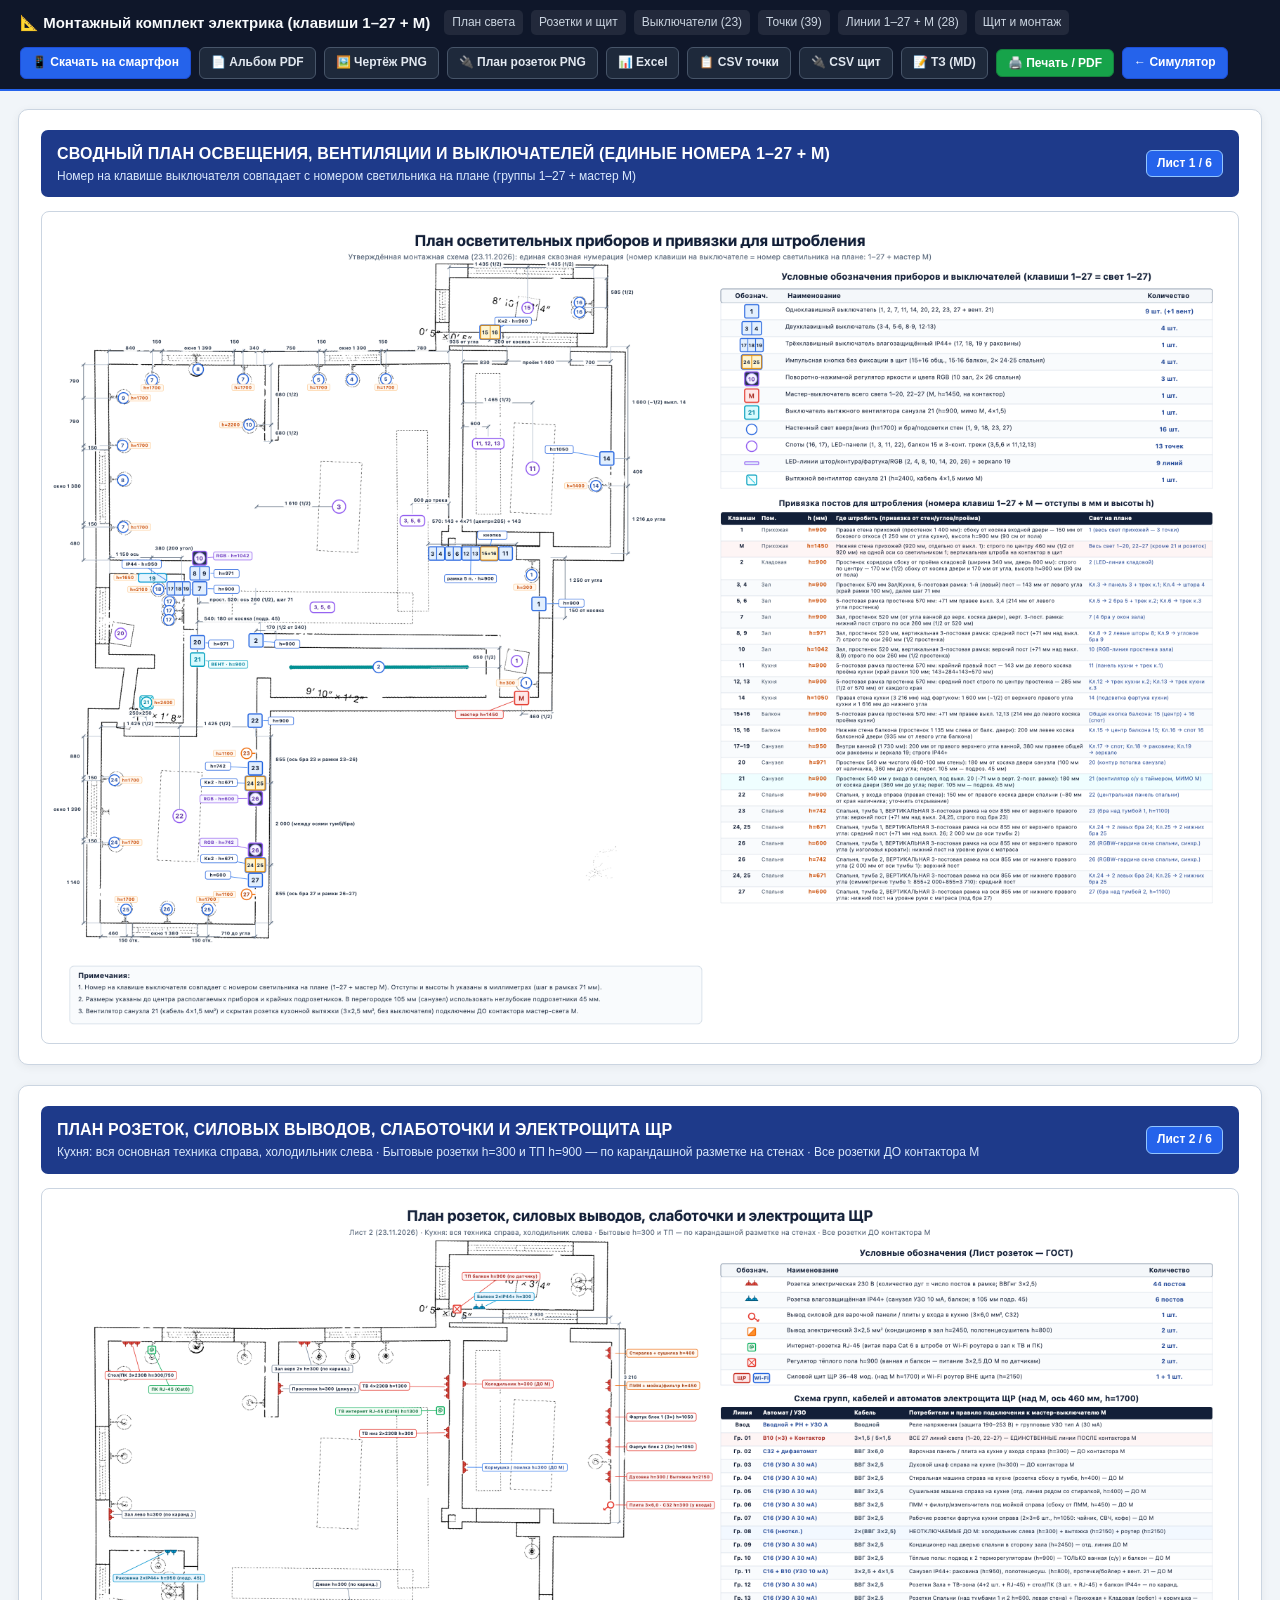
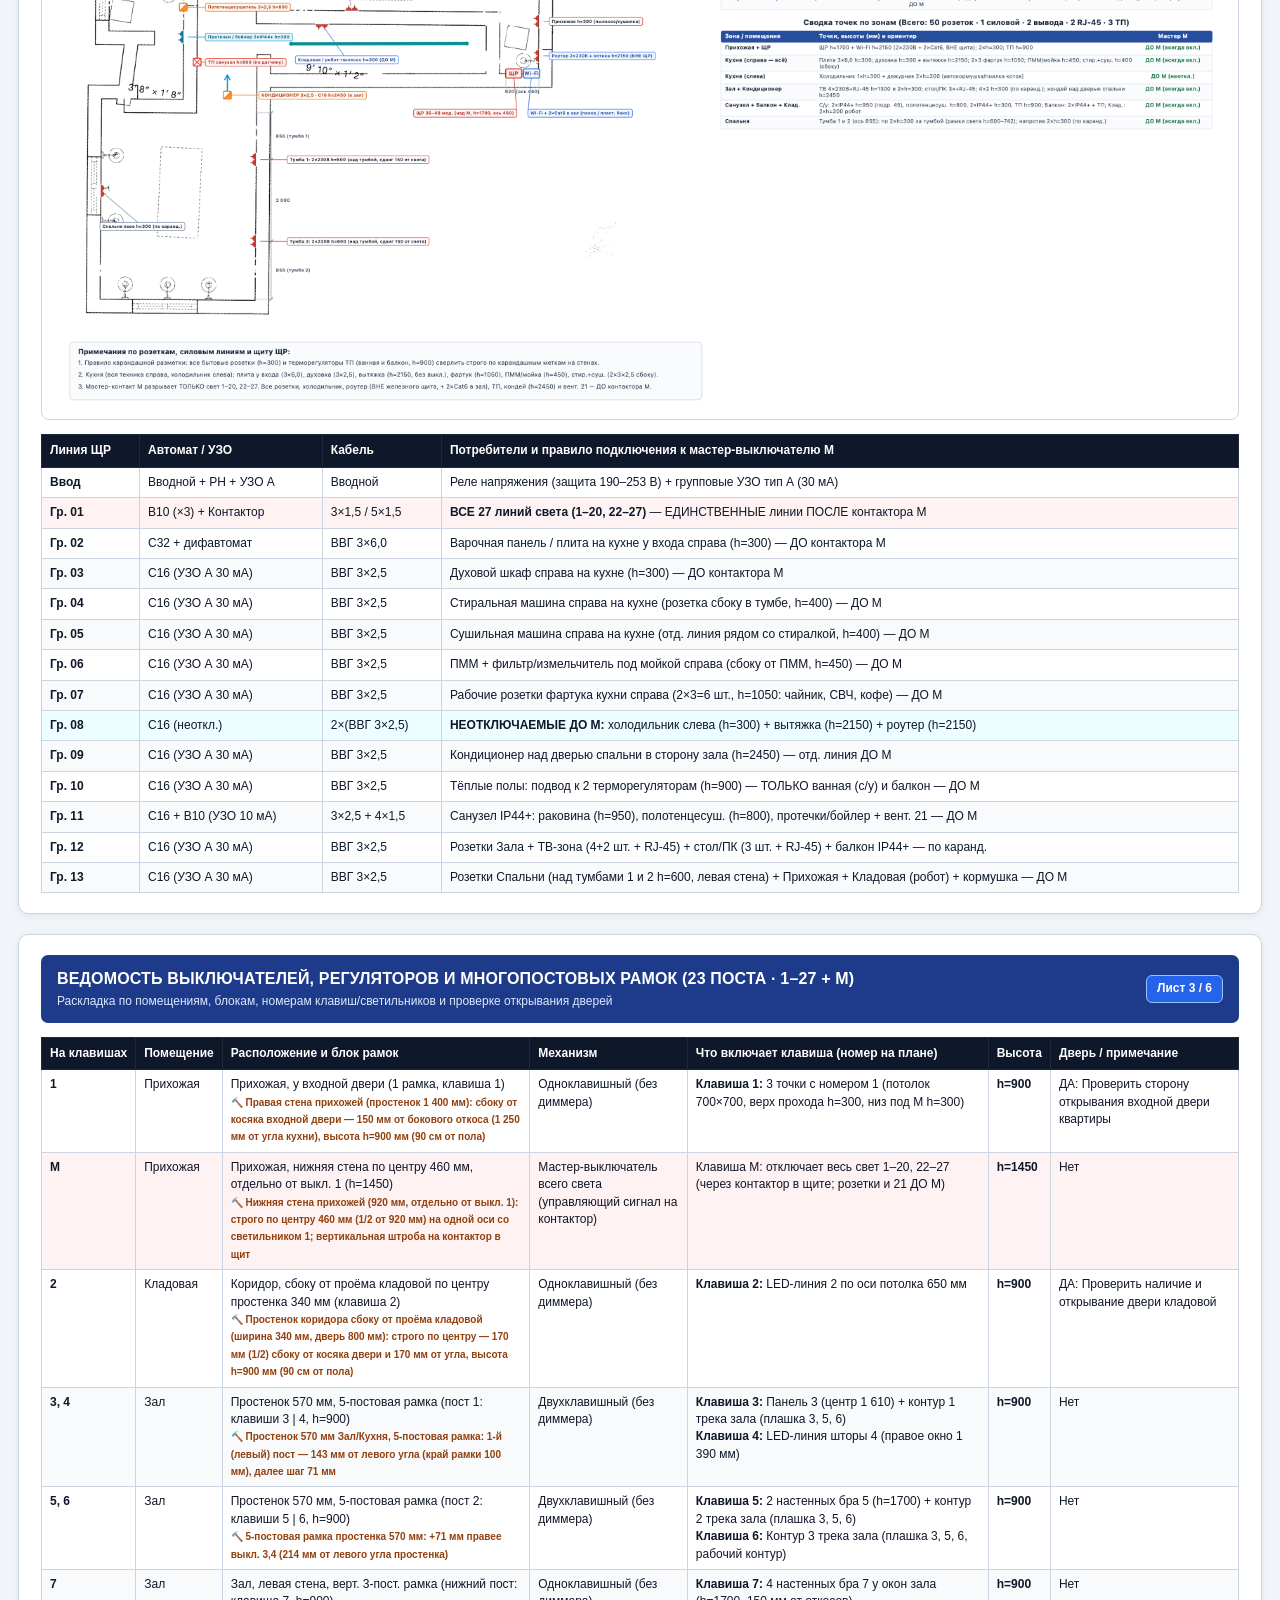
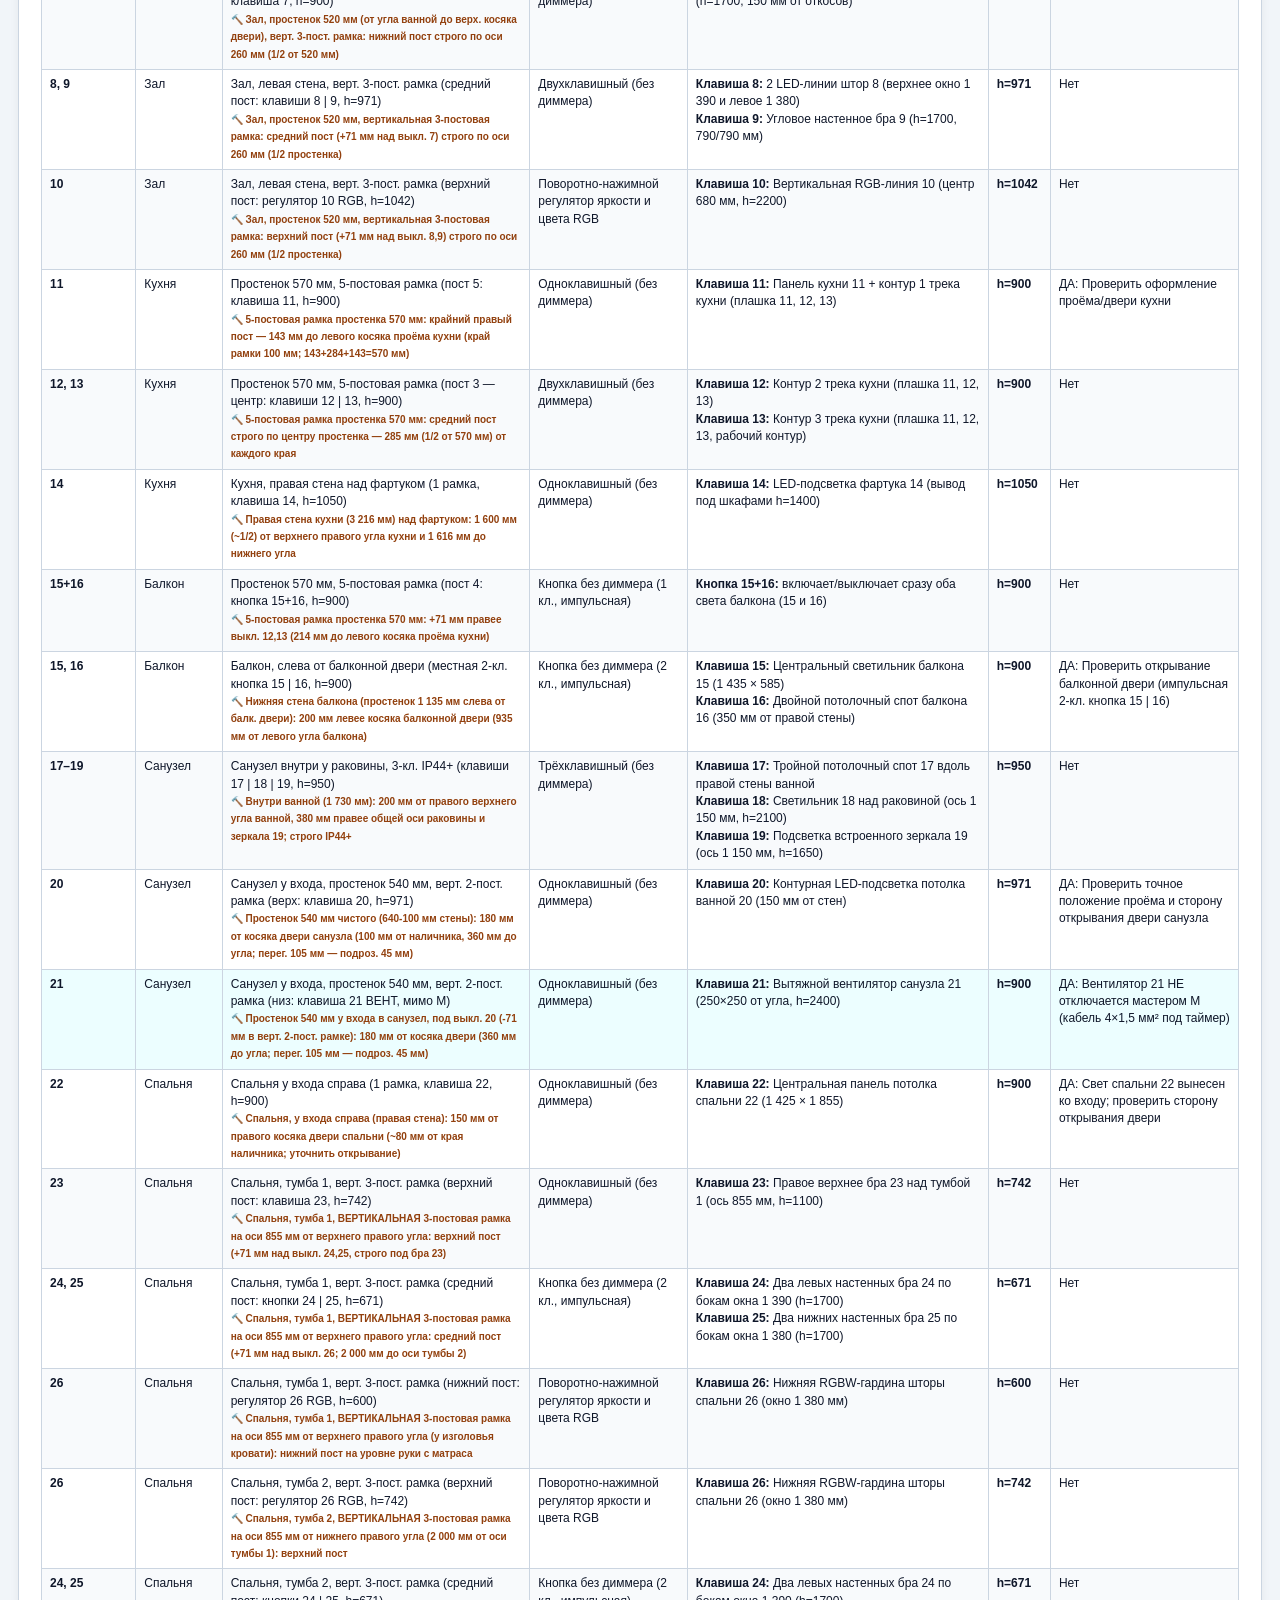
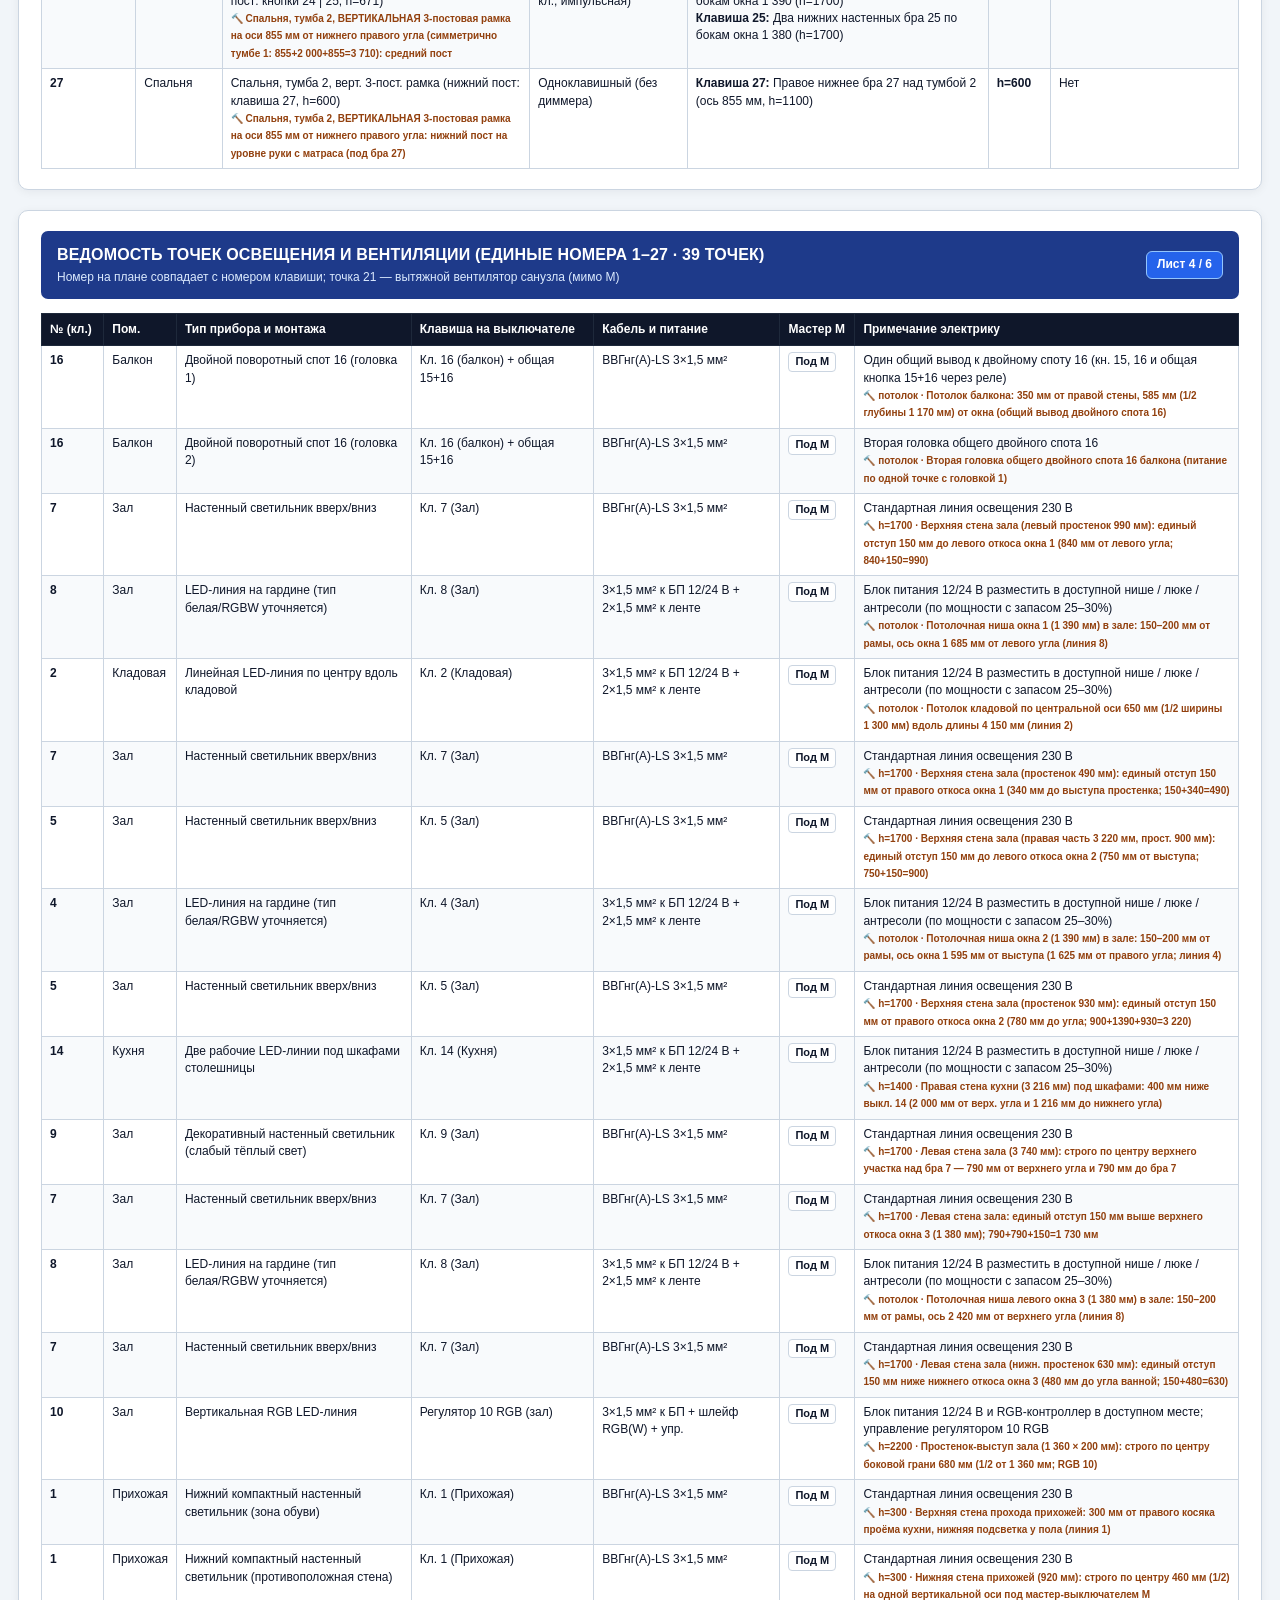
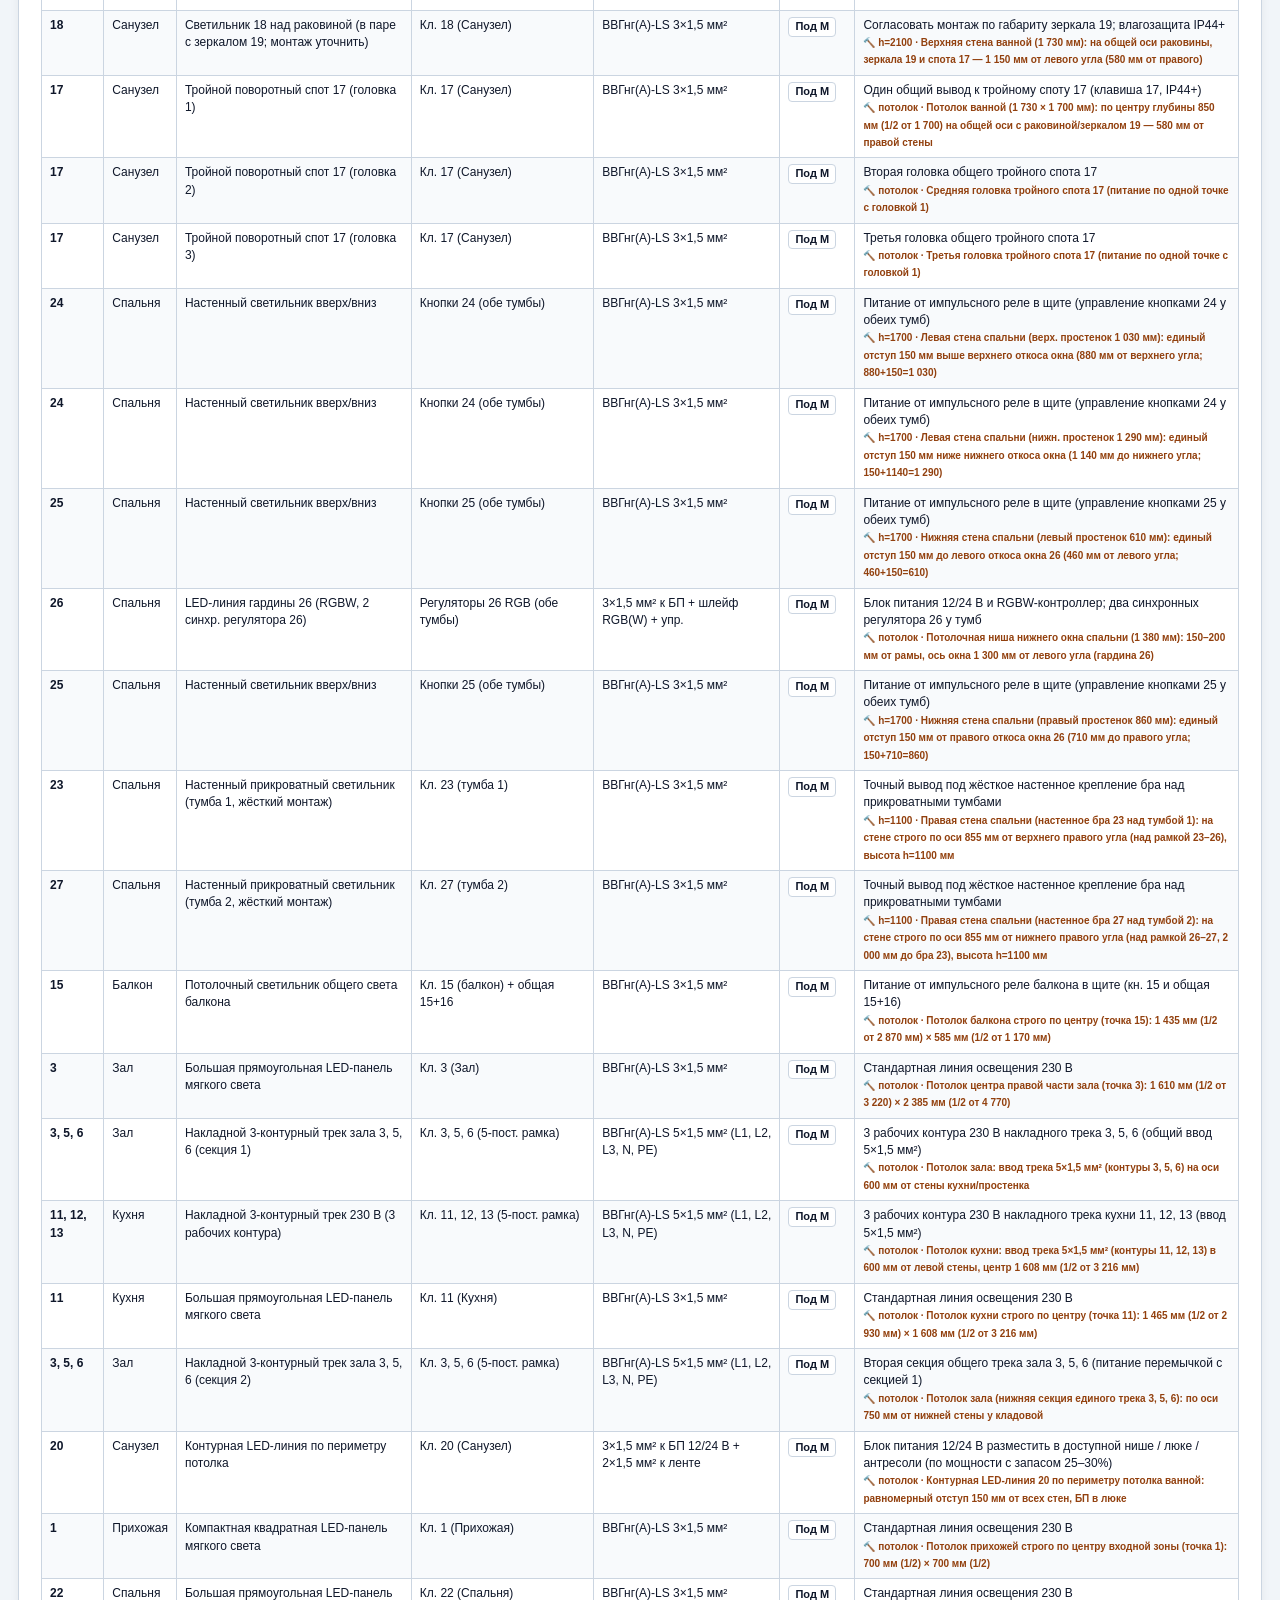
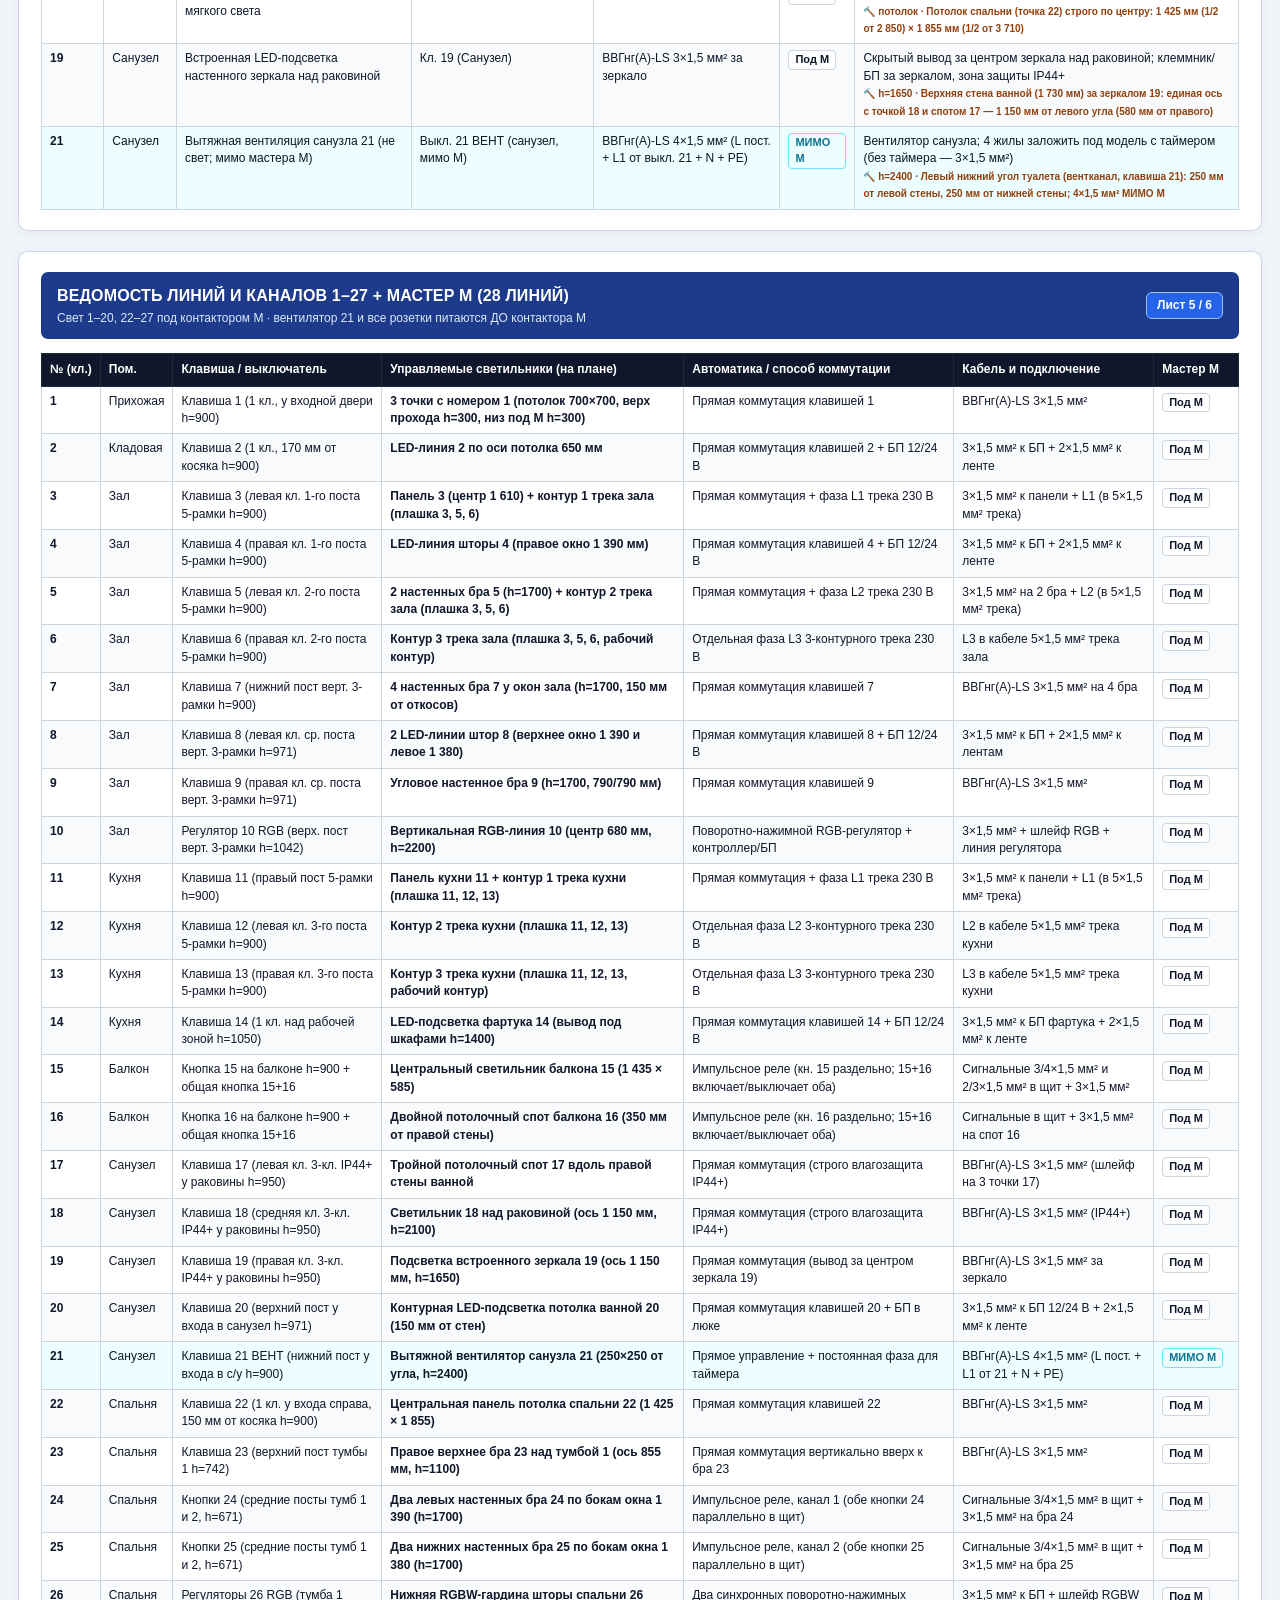
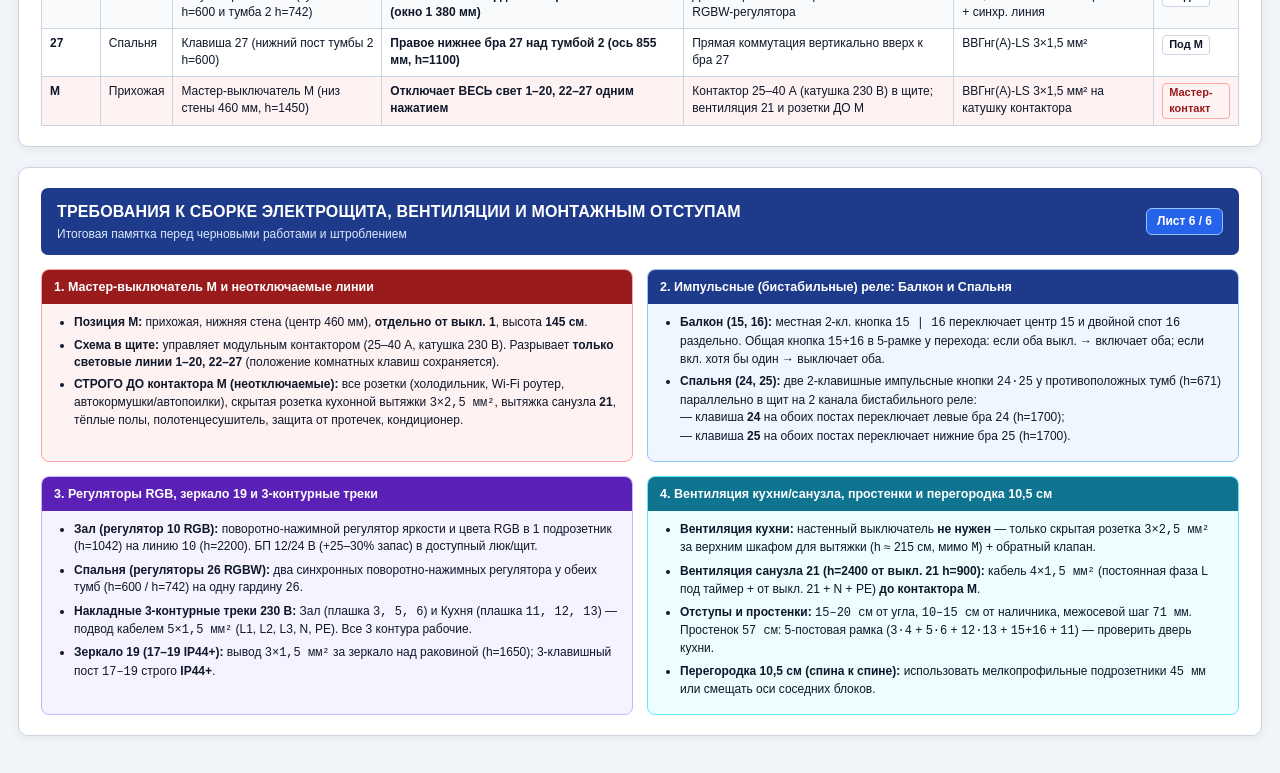
==== electrician.html @ b10ecafc "Update sockets v=10: TP only bath+balcony & bedroom sockets h=600 above nightstands" ====
<!DOCTYPE html>
<html lang="ru">
<head>
  <meta charset="UTF-8">
  <meta name="viewport" content="width=device-width, initial-scale=1.0">
  <title>Документация для электрика — клавиши и светильники 1–27 + мастер М</title>
  <link rel="icon" type="image/svg+xml" href="data:image/svg+xml,%3Csvg xmlns='http://www.w3.org/2000/svg' viewBox='0 0 32 32'%3E%3Ccircle cx='16' cy='16' r='14' fill='%231e3a8a'/%3E%3Cpath d='M9 16h14M16 9v14' stroke='%23fff' stroke-width='3' stroke-linecap='round'/%3E%3C/svg%3E">
  <style>
    :root {
      --bg: #f1f5f9;
      --paper: #ffffff;
      --ink: #0f172a;
      --muted: #475569;
      --border: #cbd5e1;
      --navy: #1e3a8a;
      --blue: #2563eb;
      --cyan-bg: #ecfeff;
      --cyan-brd: #67e8f9;
      --red-bg: #fef2f2;
      --red-brd: #fca5a5;
    }
    * { box-sizing: border-box; }
    body {
      margin: 0;
      font-family: -apple-system, BlinkMacSystemFont, "Segoe UI", Roboto, sans-serif;
      color: var(--ink);
      background: var(--bg);
      font-size: 13px;
      line-height: 1.45;
    }
    .toolbar {
      position: sticky;
      top: 0;
      z-index: 20;
      background: #0f172a;
      color: #f8fafc;
      padding: 10px 20px;
      display: flex;
      align-items: center;
      justify-content: space-between;
      gap: 12px;
      flex-wrap: wrap;
      border-bottom: 2px solid var(--blue);
    }
    .toolbar-left {
      display: flex;
      align-items: center;
      gap: 14px;
      flex-wrap: wrap;
    }
    .toolbar-title {
      font-size: 15px;
      font-weight: 700;
    }
    .nav-links {
      display: flex;
      gap: 8px;
      flex-wrap: wrap;
    }
    .nav-links a {
      color: #cbd5e1;
      text-decoration: none;
      font-size: 12px;
      padding: 4px 8px;
      border-radius: 5px;
      background: rgba(255, 255, 255, 0.08);
    }
    .nav-links a:hover {
      background: rgba(255, 255, 255, 0.18);
      color: #fff;
    }
    .toolbar-actions {
      display: flex;
      align-items: center;
      gap: 8px;
      flex-wrap: wrap;
    }
    .btn {
      display: inline-flex;
      align-items: center;
      gap: 5px;
      padding: 6px 11px;
      border-radius: 6px;
      font-size: 12px;
      font-weight: 600;
      text-decoration: none;
      cursor: pointer;
      border: 1px solid transparent;
      white-space: nowrap;
    }
    .btn-print { background: #16a34a; color: #fff; border-color: #15803d; }
    .btn-print:hover { background: #15803d; }
    .btn-file { background: #1e293b; color: #e2e8f0; border-color: #475569; }
    .btn-file:hover { background: #334155; color: #fff; }
    .btn-back { background: #2563eb; color: #fff; border-color: #1d4ed8; }
    .btn-back:hover { background: #1d4ed8; }

    .container {
      max-width: 1340px;
      margin: 18px auto 48px;
      padding: 0 18px;
      display: flex;
      flex-direction: column;
      gap: 20px;
    }
    .sheet {
      background: var(--paper);
      border: 1px solid var(--border);
      border-radius: 10px;
      padding: 20px 22px;
      box-shadow: 0 2px 10px rgba(15, 23, 42, 0.06);
    }
    .sheet-head {
      background: var(--navy);
      color: #fff;
      padding: 12px 16px;
      border-radius: 7px;
      margin-bottom: 14px;
      display: flex;
      justify-content: space-between;
      align-items: center;
      gap: 12px;
      flex-wrap: wrap;
    }
    .sheet-head h2 {
      margin: 0;
      font-size: 16px;
      letter-spacing: 0.01em;
    }
    .sheet-head p {
      margin: 3px 0 0;
      font-size: 12px;
      color: #dbeafe;
    }
    .sheet-badge {
      background: #2563eb;
      border: 1px solid #93c5fd;
      padding: 4px 10px;
      border-radius: 6px;
      font-size: 12px;
      font-weight: 700;
      white-space: nowrap;
    }
    .sync-banner {
      background: #eff6ff;
      border: 1px solid #93c5fd;
      color: #1e3a8a;
      padding: 9px 14px;
      border-radius: 8px;
      font-size: 12.5px;
      display: flex;
      justify-content: space-between;
      align-items: center;
      gap: 12px;
      flex-wrap: wrap;
    }
    .plan-wrap {
      text-align: center;
      background: #fff;
      border: 1px solid var(--border);
      border-radius: 8px;
      padding: 8px;
    }
    .plan-wrap img {
      max-width: 100%;
      height: auto;
      display: block;
      margin: 0 auto;
    }
    table {
      width: 100%;
      border-collapse: collapse;
      font-size: 12px;
    }
    th {
      background: #0f172a;
      color: #fff;
      text-align: left;
      padding: 7px 8px;
      font-weight: 700;
      border: 1px solid #1e293b;
      white-space: nowrap;
    }
    td {
      padding: 6px 8px;
      border: 1px solid var(--border);
      vertical-align: top;
    }
    tbody tr:nth-child(even) { background: #f8fafc; }
    tbody tr.row-master { background: var(--red-bg); }
    tbody tr.row-vent { background: var(--cyan-bg); }
    .pill {
      display: inline-block;
      padding: 1px 6px;
      border-radius: 4px;
      font-weight: 700;
      font-size: 11px;
      border: 1px solid #cbd5e1;
      background: #fff;
    }
    .pill-bm { background: #fef2f2; color: #991b1b; border-color: #fca5a5; }
    .pill-vent { background: #ecfeff; color: #0e7490; border-color: #67e8f9; }
    .cards-grid {
      display: grid;
      grid-template-columns: repeat(2, minmax(0, 1fr));
      gap: 14px;
    }
    .card {
      border: 1px solid var(--border);
      border-radius: 8px;
      overflow: hidden;
      background: #f8fafc;
    }
    .card.is-red { background: var(--red-bg); border-color: var(--red-brd); }
    .card.is-blue { background: #eff6ff; border-color: #93c5fd; }
    .card.is-violet { background: #f5f3ff; border-color: #c4b5fd; }
    .card.is-cyan { background: var(--cyan-bg); border-color: var(--cyan-brd); }
    .card-hdr {
      padding: 8px 12px;
      font-size: 12.5px;
      font-weight: 700;
      color: #fff;
      background: var(--navy);
    }
    .card.is-red .card-hdr { background: #991b1b; }
    .card.is-violet .card-hdr { background: #5b21b6; }
    .card.is-cyan .card-hdr { background: #0e7490; }
    .card-body {
      padding: 10px 14px;
      font-size: 12px;
    }
    .card-body ul {
      margin: 0;
      padding-left: 18px;
    }
    .card-body li {
      margin-bottom: 5px;
    }
    @media (max-width: 900px) {
      .cards-grid { grid-template-columns: 1fr; }
    }
    @media print {
      @page { size: A4 landscape; margin: 9mm; }
      body { background: #fff; font-size: 10px; }
      .toolbar, .sync-banner { display: none !important; }
      .container { max-width: none; margin: 0; padding: 0; gap: 0; }
      .sheet {
        border: none;
        box-shadow: none;
        border-radius: 0;
        padding: 4px 0;
        page-break-after: always;
        break-after: page;
        -webkit-print-color-adjust: exact;
        print-color-adjust: exact;
      }
      .sheet:last-child { page-break-after: auto; break-after: auto; }
      table { font-size: 9.5px; }
      th, td { padding: 4px 6px; }
    }
  </style>
</head>
<body>
  <header class="toolbar">
    <div class="toolbar-left">
      <div class="toolbar-title">📐 Монтажный комплект электрика (клавиши 1–27 + М)</div>
      <nav class="nav-links">
        <a href="#sec-plan">План света</a>
        <a href="#sec-sockets">Розетки и щит</a>
        <a href="#sec-switches">Выключатели (23)</a>
        <a href="#sec-fixtures">Точки (39)</a>
        <a href="#sec-groups">Линии 1–27 + М (28)</a>
        <a href="#sec-notes">Щит и монтаж</a>
      </nav>
    </div>
    <div class="toolbar-actions">
      <a class="btn btn-back" href="assets/electrician_smartphone.html?v=10" download="Интерактивная_схема_для_смартфона.html">📱 Скачать на смартфон</a>
      <a class="btn btn-file" href="assets/electrician_album_final.pdf?v=10" target="_blank">📄 Альбом PDF</a>
      <a class="btn btn-file" href="assets/electrician_plan_final.png?v=10" target="_blank">🖼️ Чертёж PNG</a>
      <a class="btn btn-file" href="assets/electrician_sockets_final.png?v=10" target="_blank">🔌 План розеток PNG</a>
      <a class="btn btn-file" href="assets/electrician_tables_final.xlsx?v=10" download>📊 Excel</a>
      <a class="btn btn-file" href="assets/electrician_points_final.csv?v=10" download>📋 CSV точки</a>
      <a class="btn btn-file" href="assets/electrician_sockets_final.csv?v=10" download>🔌 CSV щит</a>
      <a class="btn btn-file" href="assets/electrician_spec_final.md?v=10" target="_blank">📝 ТЗ (MD)</a>
      <button type="button" class="btn btn-print" onclick="window.print()">🖨️ Печать / PDF</button>
      <a class="btn btn-back" href="index.html?v=10">← Симулятор</a>
    </div>
  </header>

  <main class="container">
    <div id="sync-note" class="sync-banner" style="display:none;"></div>

    <section id="sec-plan" class="sheet">
      <div class="sheet-head">
        <div>
          <h2>СВОДНЫЙ ПЛАН ОСВЕЩЕНИЯ, ВЕНТИЛЯЦИИ И ВЫКЛЮЧАТЕЛЕЙ (ЕДИНЫЕ НОМЕРА 1–27 + М)</h2>
          <p>Номер на клавише выключателя совпадает с номером светильника на плане (группы 1–27 + мастер М)</p>
        </div>
        <span class="sheet-badge">Лист 1 / 6</span>
      </div>
      <div class="plan-wrap">
        <img src="assets/electrician_plan_final.png?v=10" alt="Итоговый чертёж освещения для электрика">
      </div>
    </section>

    <section id="sec-sockets" class="sheet">
      <div class="sheet-head">
        <div>
          <h2>ПЛАН РОЗЕТОК, СИЛОВЫХ ВЫВОДОВ, СЛАБОТОЧКИ И ЭЛЕКТРОЩИТА ЩР</h2>
          <p>Кухня: вся основная техника справа, холодильник слева · Бытовые розетки h=300 и ТП h=900 — по карандашной разметке на стенах · Все розетки ДО контактора М</p>
        </div>
        <span class="sheet-badge">Лист 2 / 6</span>
      </div>
      <div class="plan-wrap" style="margin-bottom: 14px;">
        <img src="assets/electrician_sockets_final.png?v=10" alt="Итоговый план розеток, силовых выводов и щита ЩР">
      </div>
      <table>
        <thead>
          <tr>
            <th>Линия ЩР</th>
            <th>Автомат / УЗО</th>
            <th>Кабель</th>
            <th>Потребители и правило подключения к мастер-выключателю М</th>
          </tr>
        </thead>
        <tbody>
          <tr><td><b>Ввод</b></td><td>Вводной + РН + УЗО А</td><td>Вводной</td><td>Реле напряжения (защита 190–253 В) + групповые УЗО тип А (30 мА)</td></tr>
          <tr class="row-master"><td><b>Гр. 01</b></td><td>B10 (×3) + Контактор</td><td>3×1,5 / 5×1,5</td><td><b>ВСЕ 27 линий света (1–20, 22–27)</b> — ЕДИНСТВЕННЫЕ линии ПОСЛЕ контактора М</td></tr>
          <tr><td><b>Гр. 02</b></td><td>C32 + дифавтомат</td><td>ВВГ 3×6,0</td><td>Варочная панель / плита на кухне у входа справа (h=300) — ДО контактора М</td></tr>
          <tr><td><b>Гр. 03</b></td><td>C16 (УЗО А 30 мА)</td><td>ВВГ 3×2,5</td><td>Духовой шкаф справа на кухне (h=300) — ДО контактора М</td></tr>
          <tr><td><b>Гр. 04</b></td><td>C16 (УЗО А 30 мА)</td><td>ВВГ 3×2,5</td><td>Стиральная машина справа на кухне (розетка сбоку в тумбе, h=400) — ДО М</td></tr>
          <tr><td><b>Гр. 05</b></td><td>C16 (УЗО А 30 мА)</td><td>ВВГ 3×2,5</td><td>Сушильная машина справа на кухне (отд. линия рядом со стиралкой, h=400) — ДО М</td></tr>
          <tr><td><b>Гр. 06</b></td><td>C16 (УЗО А 30 мА)</td><td>ВВГ 3×2,5</td><td>ПММ + фильтр/измельчитель под мойкой справа (сбоку от ПММ, h=450) — ДО М</td></tr>
          <tr><td><b>Гр. 07</b></td><td>C16 (УЗО А 30 мА)</td><td>ВВГ 3×2,5</td><td>Рабочие розетки фартука кухни справа (2×3=6 шт., h=1050: чайник, СВЧ, кофе) — ДО М</td></tr>
          <tr class="row-vent"><td><b>Гр. 08</b></td><td>C16 (неоткл.)</td><td>2×(ВВГ 3×2,5)</td><td><b>НЕОТКЛЮЧАЕМЫЕ ДО М:</b> холодильник слева (h=300) + вытяжка (h=2150) + роутер (h=2150)</td></tr>
          <tr><td><b>Гр. 09</b></td><td>C16 (УЗО А 30 мА)</td><td>ВВГ 3×2,5</td><td>Кондиционер над дверью спальни в сторону зала (h=2450) — отд. линия ДО М</td></tr>
          <tr><td><b>Гр. 10</b></td><td>C16 (УЗО А 30 мА)</td><td>ВВГ 3×2,5</td><td>Тёплые полы: подвод к 2 терморегуляторам (h=900) — ТОЛЬКО ванная (с/у) и балкон — ДО М</td></tr>
          <tr><td><b>Гр. 11</b></td><td>C16 + B10 (УЗО 10 мА)</td><td>3×2,5 + 4×1,5</td><td>Санузел IP44+: раковина (h=950), полотенцесуш. (h=800), протечки/бойлер + вент. 21 — ДО М</td></tr>
          <tr><td><b>Гр. 12</b></td><td>C16 (УЗО А 30 мА)</td><td>ВВГ 3×2,5</td><td>Розетки Зала + ТВ-зона (4+2 шт. + RJ-45) + стол/ПК (3 шт. + RJ-45) + балкон IP44+ — по каранд.</td></tr>
          <tr><td><b>Гр. 13</b></td><td>C16 (УЗО А 30 мА)</td><td>ВВГ 3×2,5</td><td>Розетки Спальни (над тумбами 1 и 2 h=600, левая стена) + Прихожая + Кладовая (робот) + кормушка — ДО М</td></tr>
        </tbody>
      </table>
    </section>

    <section id="sec-switches" class="sheet">
      <div class="sheet-head">
        <div>
          <h2>ВЕДОМОСТЬ ВЫКЛЮЧАТЕЛЕЙ, РЕГУЛЯТОРОВ И МНОГОПОСТОВЫХ РАМОК (23 ПОСТА · 1–27 + М)</h2>
          <p>Раскладка по помещениям, блокам, номерам клавиш/светильников и проверке открывания дверей</p>
        </div>
        <span class="sheet-badge">Лист 3 / 6</span>
      </div>
      <table>
        <thead>
          <tr>
            <th>На клавишах</th>
            <th>Помещение</th>
            <th>Расположение и блок рамок</th>
            <th>Механизм</th>
            <th>Что включает клавиша (номер на плане)</th>
            <th>Высота</th>
            <th>Дверь / примечание</th>
          </tr>
        </thead>
        <tbody id="tbody-switches"></tbody>
      </table>
    </section>

    <section id="sec-fixtures" class="sheet">
      <div class="sheet-head">
        <div>
          <h2>ВЕДОМОСТЬ ТОЧЕК ОСВЕЩЕНИЯ И ВЕНТИЛЯЦИИ (ЕДИНЫЕ НОМЕРА 1–27 · 39 ТОЧЕК)</h2>
          <p>Номер на плане совпадает с номером клавиши; точка 21 — вытяжной вентилятор санузла (мимо М)</p>
        </div>
        <span class="sheet-badge">Лист 4 / 6</span>
      </div>
      <table>
        <thead>
          <tr>
            <th>№ (кл.)</th>
            <th>Пом.</th>
            <th>Тип прибора и монтажа</th>
            <th>Клавиша на выключателе</th>
            <th>Кабель и питание</th>
            <th>Мастер М</th>
            <th>Примечание электрику</th>
          </tr>
        </thead>
        <tbody id="tbody-fixtures"></tbody>
      </table>
    </section>

    <section id="sec-groups" class="sheet">
      <div class="sheet-head">
        <div>
          <h2>ВЕДОМОСТЬ ЛИНИЙ И КАНАЛОВ 1–27 + МАСТЕР М (28 ЛИНИЙ)</h2>
          <p>Свет 1–20, 22–27 под контактором М · вентилятор 21 и все розетки питаются ДО контактора М</p>
        </div>
        <span class="sheet-badge">Лист 5 / 6</span>
      </div>
      <table>
        <thead>
          <tr>
            <th>№ (кл.)</th>
            <th>Пом.</th>
            <th>Клавиша / выключатель</th>
            <th>Управляемые светильники (на плане)</th>
            <th>Автоматика / способ коммутации</th>
            <th>Кабель и подключение</th>
            <th>Мастер М</th>
          </tr>
        </thead>
        <tbody id="tbody-groups"></tbody>
      </table>
    </section>

    <section id="sec-notes" class="sheet">
      <div class="sheet-head">
        <div>
          <h2>ТРЕБОВАНИЯ К СБОРКЕ ЭЛЕКТРОЩИТА, ВЕНТИЛЯЦИИ И МОНТАЖНЫМ ОТСТУПАМ</h2>
          <p>Итоговая памятка перед черновыми работами и штроблением</p>
        </div>
        <span class="sheet-badge">Лист 6 / 6</span>
      </div>
      <div class="cards-grid">
        <div class="card is-red">
          <div class="card-hdr">1. Мастер-выключатель М и неотключаемые линии</div>
          <div class="card-body">
            <ul>
              <li><strong>Позиция М:</strong> прихожая, нижняя стена (центр 460 мм), <strong>отдельно от выкл. 1</strong>, высота <strong>145 см</strong>.</li>
              <li><strong>Схема в щите:</strong> управляет модульным контактором (25–40 А, катушка 230 В). Разрывает <strong>только световые линии 1–20, 22–27</strong> (положение комнатных клавиш сохраняется).</li>
              <li><strong>СТРОГО ДО контактора М (неотключаемые):</strong>
                все розетки (холодильник, Wi‑Fi роутер, автокормушки/автопоилки), скрытая розетка кухонной вытяжки <code>3×2,5 мм²</code>, вытяжка санузла <strong>21</strong>, тёплые полы, полотенцесушитель, защита от протечек, кондиционер.</li>
            </ul>
          </div>
        </div>
        <div class="card is-blue">
          <div class="card-hdr">2. Импульсные (бистабильные) реле: Балкон и Спальня</div>
          <div class="card-body">
            <ul>
              <li><strong>Балкон (15, 16):</strong> местная 2-кл. кнопка <code>15 | 16</code> переключает центр <code>15</code> и двойной спот <code>16</code> раздельно. Общая кнопка <code>15+16</code> в 5-рамке у перехода: если оба выкл. → включает оба; если вкл. хотя бы один → выключает оба.</li>
              <li><strong>Спальня (24, 25):</strong> две 2-клавишные импульсные кнопки <code>24·25</code> у противоположных тумб (h=671) параллельно в щит на 2 канала бистабильного реле:
                <br>— клавиша <strong>24</strong> на обоих постах переключает левые бра <code>24</code> (h=1700);
                <br>— клавиша <strong>25</strong> на обоих постах переключает нижние бра <code>25</code> (h=1700).</li>
            </ul>
          </div>
        </div>
        <div class="card is-violet">
          <div class="card-hdr">3. Регуляторы RGB, зеркало 19 и 3-контурные треки</div>
          <div class="card-body">
            <ul>
              <li><strong>Зал (регулятор 10 RGB):</strong> поворотно-нажимной регулятор яркости и цвета RGB в 1 подрозетник (h=1042) на линию <code>10</code> (h=2200). БП 12/24 В (+25–30% запас) в доступный люк/щит.</li>
              <li><strong>Спальня (регуляторы 26 RGBW):</strong> два синхронных поворотно-нажимных регулятора у обеих тумб (h=600 / h=742) на одну гардину <code>26</code>.</li>
              <li><strong>Накладные 3-контурные треки 230 В:</strong> Зал (плашка <code>3, 5, 6</code>) и Кухня (плашка <code>11, 12, 13</code>) — подвод кабелем <code>5×1,5 мм²</code> (L1, L2, L3, N, PE). Все 3 контура рабочие.</li>
              <li><strong>Зеркало 19 (17–19 IP44+):</strong> вывод <code>3×1,5 мм²</code> за зеркало над раковиной (h=1650); 3-клавишный пост <code>17–19</code> строго <strong>IP44+</strong>.</li>
            </ul>
          </div>
        </div>
        <div class="card is-cyan">
          <div class="card-hdr">4. Вентиляция кухни/санузла, простенки и перегородка 10,5 см</div>
          <div class="card-body">
            <ul>
              <li><strong>Вентиляция кухни:</strong> настенный выключатель <strong>не нужен</strong> — только скрытая розетка <code>3×2,5 мм²</code> за верхним шкафом для вытяжки (h ≈ 215 см, мимо <code>М</code>) + обратный клапан.</li>
              <li><strong>Вентиляция санузла 21 (h=2400 от выкл. 21 h=900):</strong> кабель <code>4×1,5 мм²</code> (постоянная фаза L под таймер + от выкл. 21 + N + PE) <strong>до контактора М</strong>.</li>
              <li><strong>Отступы и простенки:</strong> <code>15–20 см</code> от угла, <code>10–15 см</code> от наличника, межосевой шаг <code>71 мм</code>. Простенок <code>57 см</code>: 5-постовая рамка (<code>3·4</code> + <code>5·6</code> + <code>12·13</code> + <code>15+16</code> + <code>11</code>) — проверить дверь кухни.</li>
              <li><strong>Перегородка 10,5 см (спина к спине):</strong> использовать мелкопрофильные подрозетники <code>45 мм</code> или смещать оси соседних блоков.</li>
            </ul>
          </div>
        </div>
      </div>
    </section>
  </main>

  <script src="data.js?v=10"></script>
  <script>
    (function () {
      const D = window.LIGHTING_DATA;
      if (!D) return;

      let switches = JSON.parse(JSON.stringify(D.switches));
      let fxComments = {};
      let fromStorage = false;

      try {
        const raw = localStorage.getItem("lighting_editor_v8_state");
        if (raw) {
          const parsed = JSON.parse(raw);
          if (Array.isArray(parsed.switches) && parsed.switches.length) {
            switches = parsed.switches;
            fromStorage = true;
          }
          if (parsed.fixtureComments) fxComments = parsed.fixtureComments;
        }
      } catch (e) {}

      if (fromStorage) {
        const note = document.getElementById("sync-note");
        note.style.display = "flex";
        note.innerHTML = '<span>ℹ️ Отображены позиции и привязки с учётом ваших локальных изменений из симулятора (<code>lighting_editor_v8_state</code>).</span>';
      }

      const esc = (s) => String(s || "").replace(/&/g, "&amp;").replace(/</g, "&lt;").replace(/>/g, "&gt;");

      const cableFor = (fx) => {
        const id = fx.id;
        if ([32, 33, 35].includes(id)) return ["ВВГнг(А)-LS 5×1,5 мм² (L1, L2, L3, N, PE)", "3 контура 230 В"];
        if (id === 40) return ["ВВГнг(А)-LS 4×1,5 мм² (L пост. + L1 от выкл. 21 + N + PE)", "Вытяжка санузла; 4 жилы под таймер"];
        if ([15, 26].includes(id)) return ["3×1,5 мм² к БП + шлейф RGB(W) + упр.", "БП и контроллер в доступном месте"];
        if ([4, 5, 8, 10, 13, 36].includes(id)) return ["3×1,5 мм² к БП 12/24 В + 2×1,5 мм² к ленте", "БП с запасом 25–30%"];
        if (id === 39) return ["ВВГнг(А)-LS 3×1,5 мм² за зеркало", "Зона IP44+"];
        return ["ВВГнг(А)-LS 3×1,5 мм²", "Стандартная линия 230 В"];
      };

      // Render Switches Table (unified numbering 1–27 + М ONLY, zero B#)
      const M = window.LIGHTING_MOUNTING || { switches: {}, fixtures: {}, fixtureChannel: {}, switchChannel: {}, unifiedLines: [] };
      const fChan = (id) => (M.fixtureChannel && M.fixtureChannel[String(id)]) || String(id);
      const sChan = (id) => (M.switchChannel && M.switchChannel[id]) || null;
      const uMap = new Map((M.unifiedLines || []).map((u) => [u.num, u]));

      document.getElementById("tbody-switches").innerHTML = switches.map((sw) => {
        const dt = D.deviceTypes[sw.deviceType] || {};
        const mSw = (M.switches && M.switches[sw.id]) || null;
        const ch = sChan(sw.id);
        let keysHtml = "";
        if (sw.isMaster) {
          keysHtml = "Клавиша М: отключает весь свет 1–20, 22–27 (через контактор в щите; розетки и 21 ДО М)";
        } else if (ch && Array.isArray(ch.keyNums)) {
          keysHtml = ch.keyNums.map((kNum) => {
            if (kNum === "15+16") {
              return `<b>Кнопка 15+16:</b> включает/выключает сразу оба света балкона (15 и 16)`;
            }
            const ul = uMap.get(kNum);
            return `<b>Клавиша ${esc(kNum)}:</b> ${esc(ul ? ul.fixtureSpec : (ch.targetsSummary || ""))}`;
          }).join("<br>");
        }
        const cls = sw.isMaster ? "row-master" : sw.id === "B20" ? "row-vent" : "";
        const doorTxt = (mSw && mSw.doorClean) ? esc(mSw.doorClean) : (sw.doorCheck ? `<b>ДА</b>` : "Нет");
        const blockTxt = (mSw && mSw.blockClean) || sw.title || "";
        const locHtml = mSw && mSw.chaseSpec
          ? `${esc(blockTxt)}<br><small style="color:#92400e;font-weight:700;">🔨 ${esc(mSw.chaseSpec)}</small>`
          : esc(blockTxt);
        const hTxt = (mSw && mSw.heightLabel) ? mSw.heightLabel : "h=900";
        const postLabel = `<b>${esc((ch && ch.planLabel) || sw.id)}</b>`;
        return `<tr class="${cls}">
          <td>${postLabel}</td>
          <td>${esc(sw.room)}</td>
          <td>${locHtml}</td>
          <td>${esc(dt.fullLabel || sw.deviceType)}</td>
          <td>${keysHtml}</td>
          <td><b>${esc(hTxt)}</b></td>
          <td>${doorTxt}</td>
        </tr>`;
      }).join("");

      // Render Fixtures Table (unified numbering 1–27 ONLY, zero B#/№/group codes)
      document.getElementById("tbody-fixtures").innerHTML = D.fixtures.map((fx) => {
        const mFx = (M.fixtures && M.fixtures[String(fx.id)]) || null;
        const pNum = fChan(fx.id);
        const [cab, extraNote] = cableFor(fx);
        const bmBadge = fx.isNonLight ? '<span class="pill pill-vent">МИМО М</span>' : '<span class="pill">Под М</span>';
        const baseType = (mFx && mFx.typeClean) || fx.type;
        const baseNote = (mFx && mFx.noteClean) || extraNote;
        const cmt = fxComments[fx.id] ? `${baseNote}; комм.: ${fxComments[fx.id]}` : baseNote;
        const swLbl = (mFx && mFx.switchesClean) || `Кл. ${pNum} (${fx.room})`;
        const chaseFxHtml = mFx && mFx.chaseSpec
          ? `<br><small style="color:#92400e;font-weight:700;">🔨 ${esc(mFx.heightLabel || "потолок")} · ${esc(mFx.chaseSpec)}</small>`
          : "";
        return `<tr class="${fx.isNonLight ? "row-vent" : ""}">
          <td><b>${esc(pNum)}</b></td>
          <td>${esc(fx.room)}</td>
          <td>${esc(baseType)}</td>
          <td>${esc(swLbl)}</td>
          <td>${esc(cab)}</td>
          <td>${bmBadge}</td>
          <td>${esc(cmt)}${chaseFxHtml}</td>
        </tr>`;
      }).join("");

      // Render Unified Lines Table (1–27 + М, zero Z-01/B#/№)
      document.getElementById("tbody-groups").innerHTML = (M.unifiedLines || []).map((ul) => {
        const cls = ul.num === "21" ? "row-vent" : ul.num === "М" ? "row-master" : "";
        const bm = ul.num === "21"
          ? '<span class="pill pill-vent">МИМО М</span>'
          : ul.num === "М"
          ? '<span class="pill pill-bm">Мастер-контакт</span>'
          : '<span class="pill">Под М</span>';
        return `<tr class="${cls}">
          <td><b>${esc(ul.num)}</b></td>
          <td>${esc(ul.room)}</td>
          <td>${esc(ul.keySpec)}</td>
          <td><b>${esc(ul.fixtureSpec)}</b></td>
          <td>${esc(ul.automation)}</td>
          <td>${esc(ul.cable)}</td>
          <td>${bm}</td>
        </tr>`;
      }).join("");
    })();
  </script>
</body>
</html>
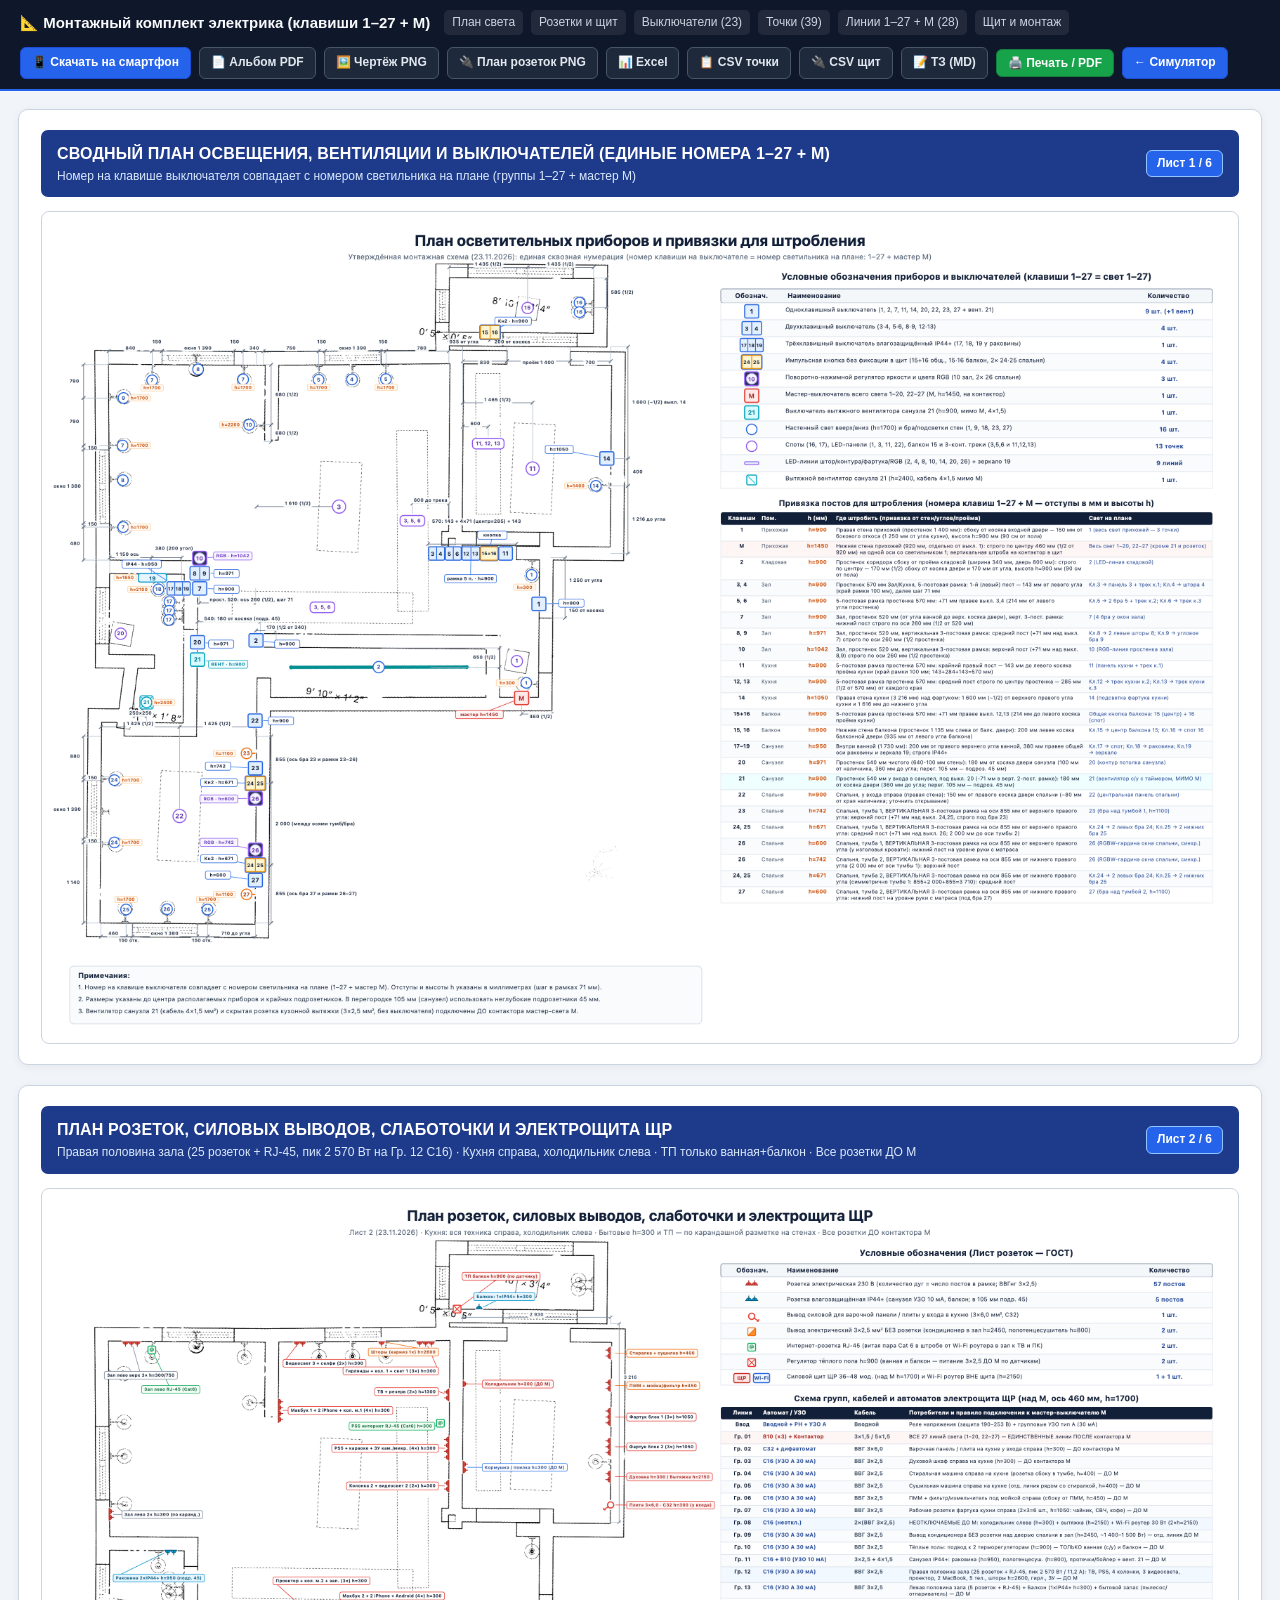
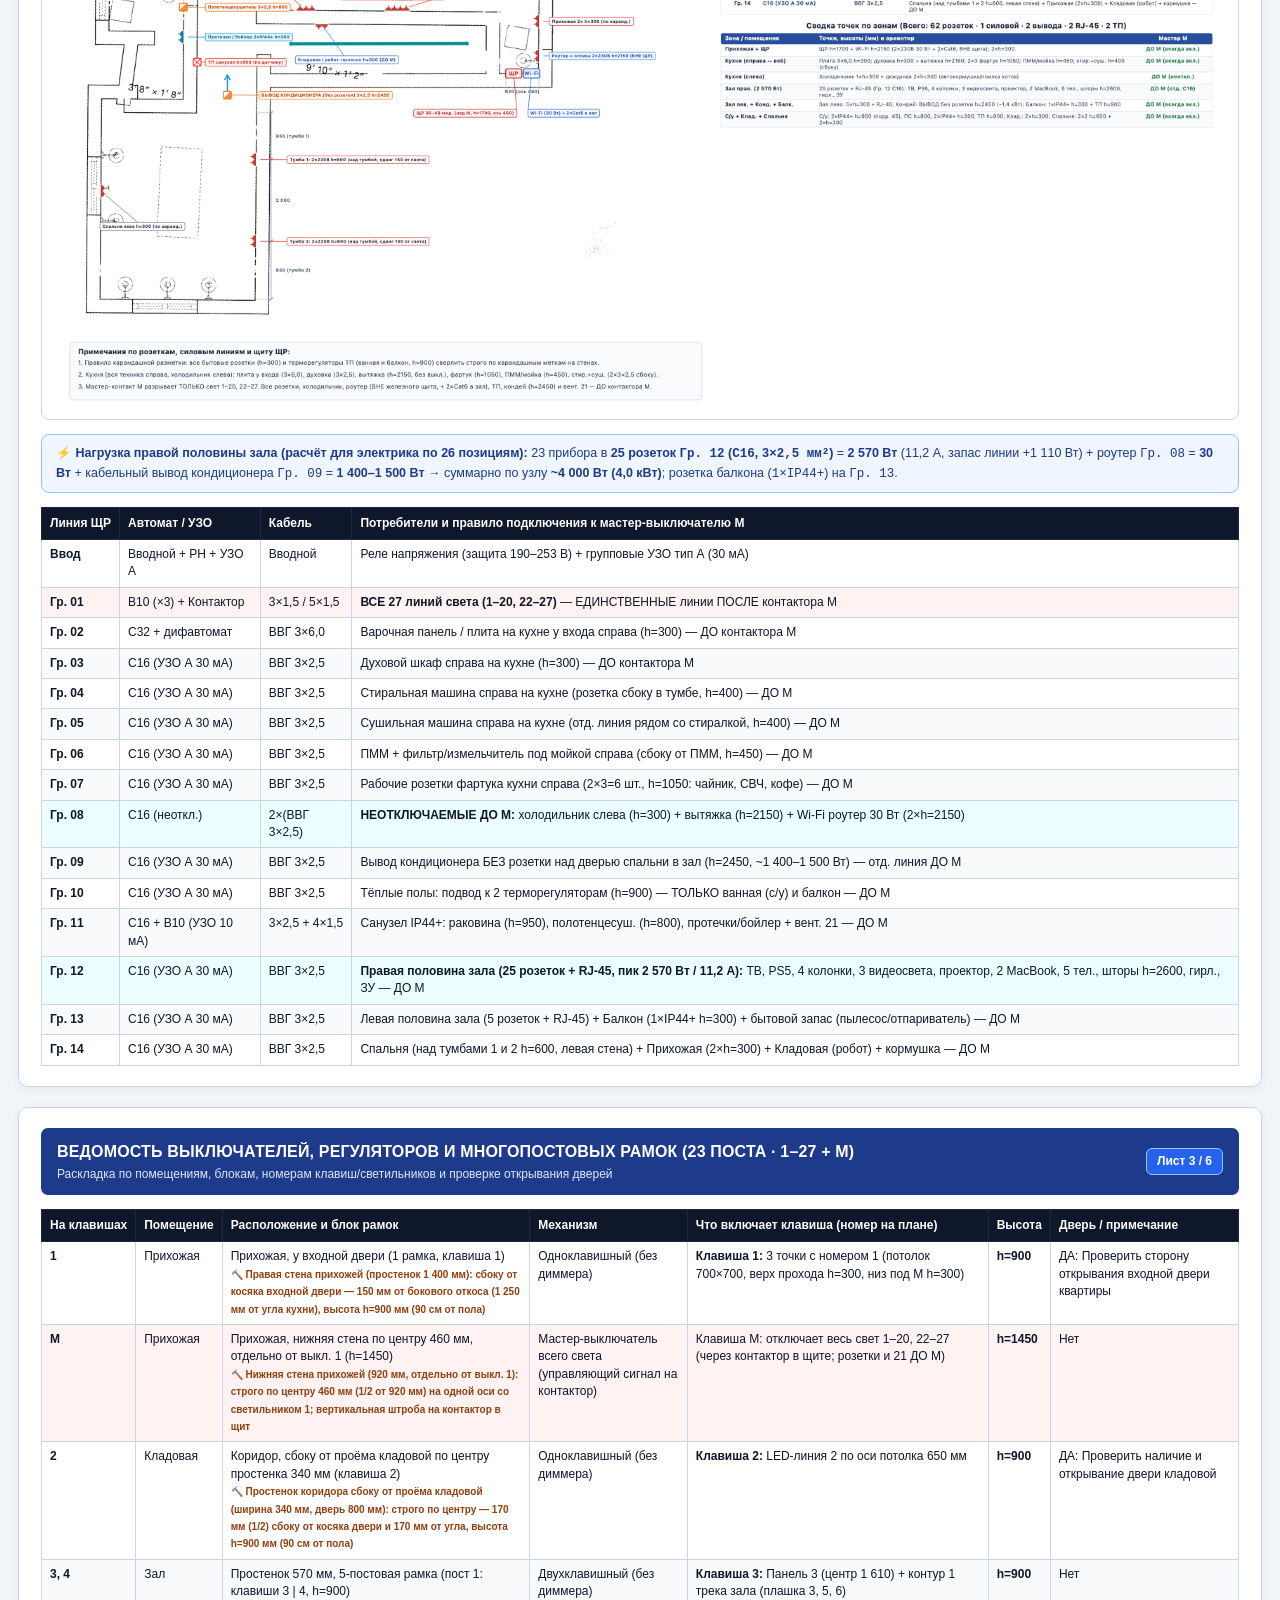
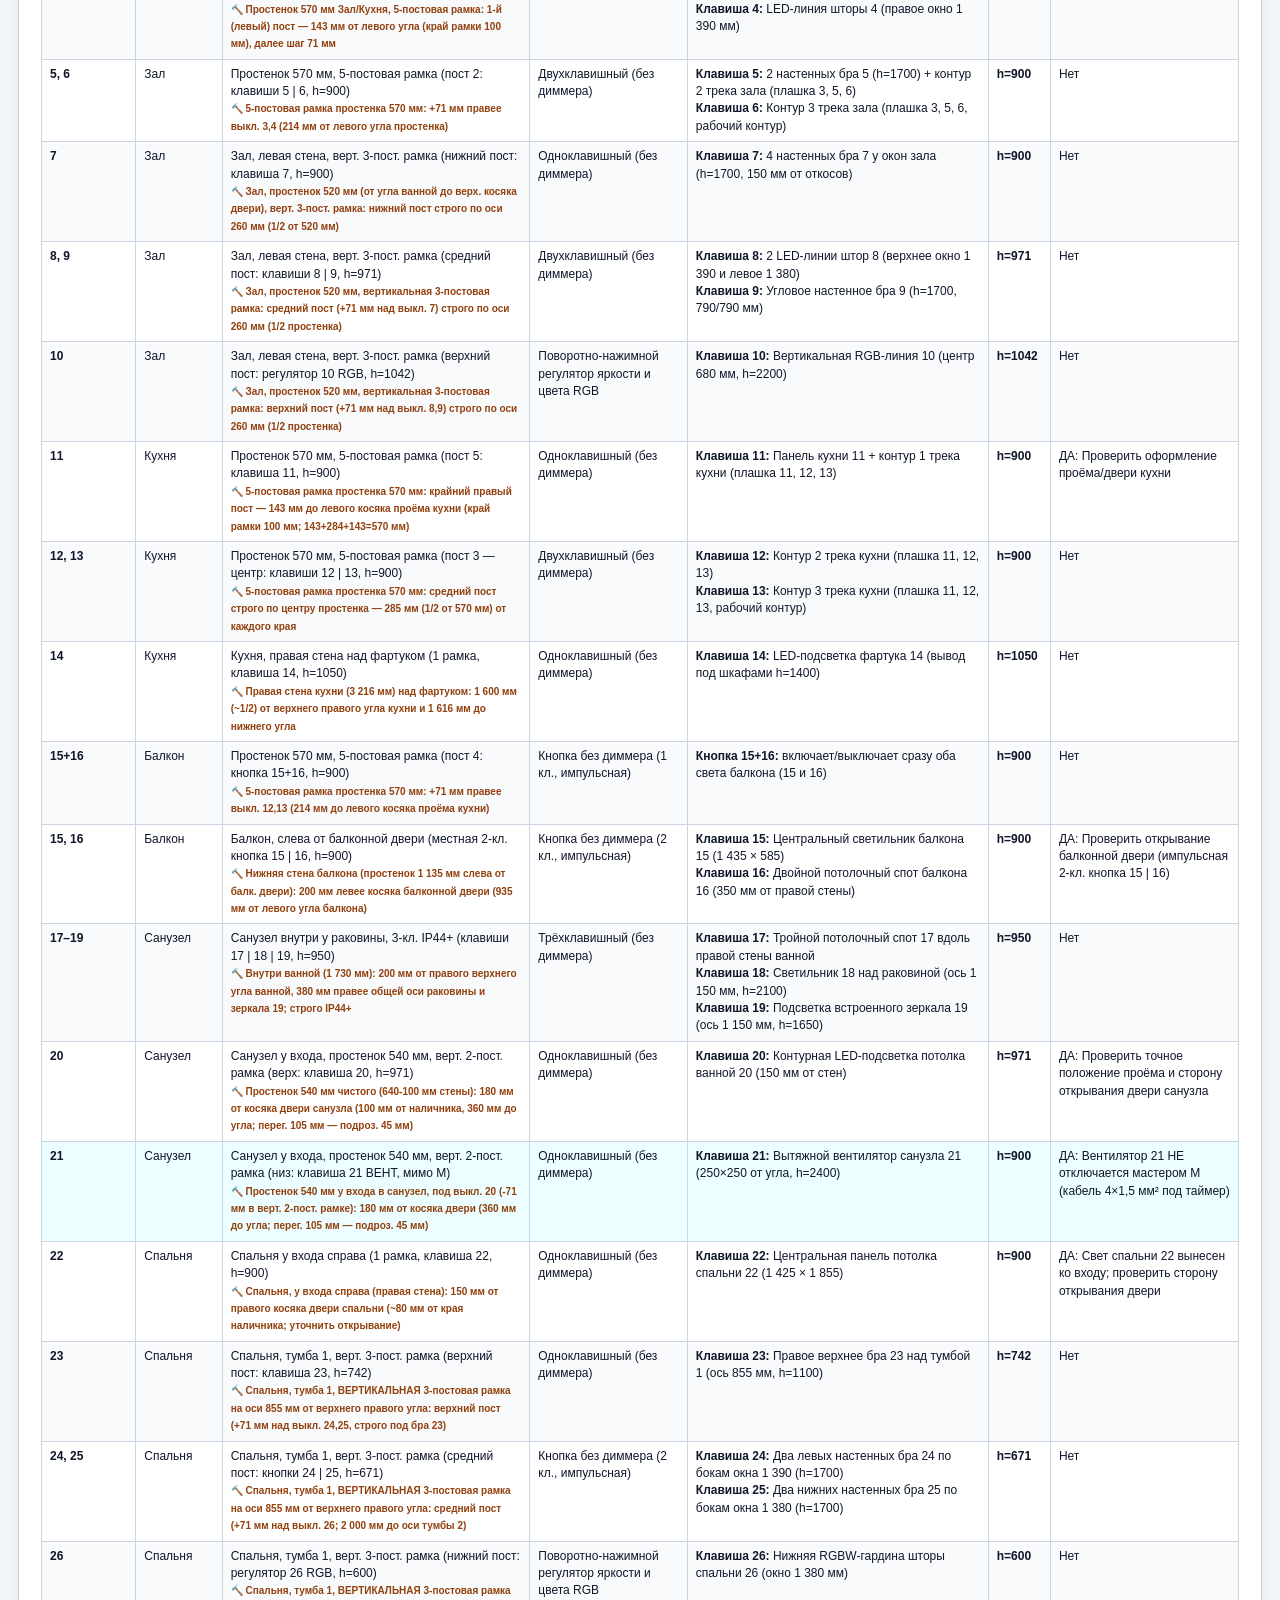
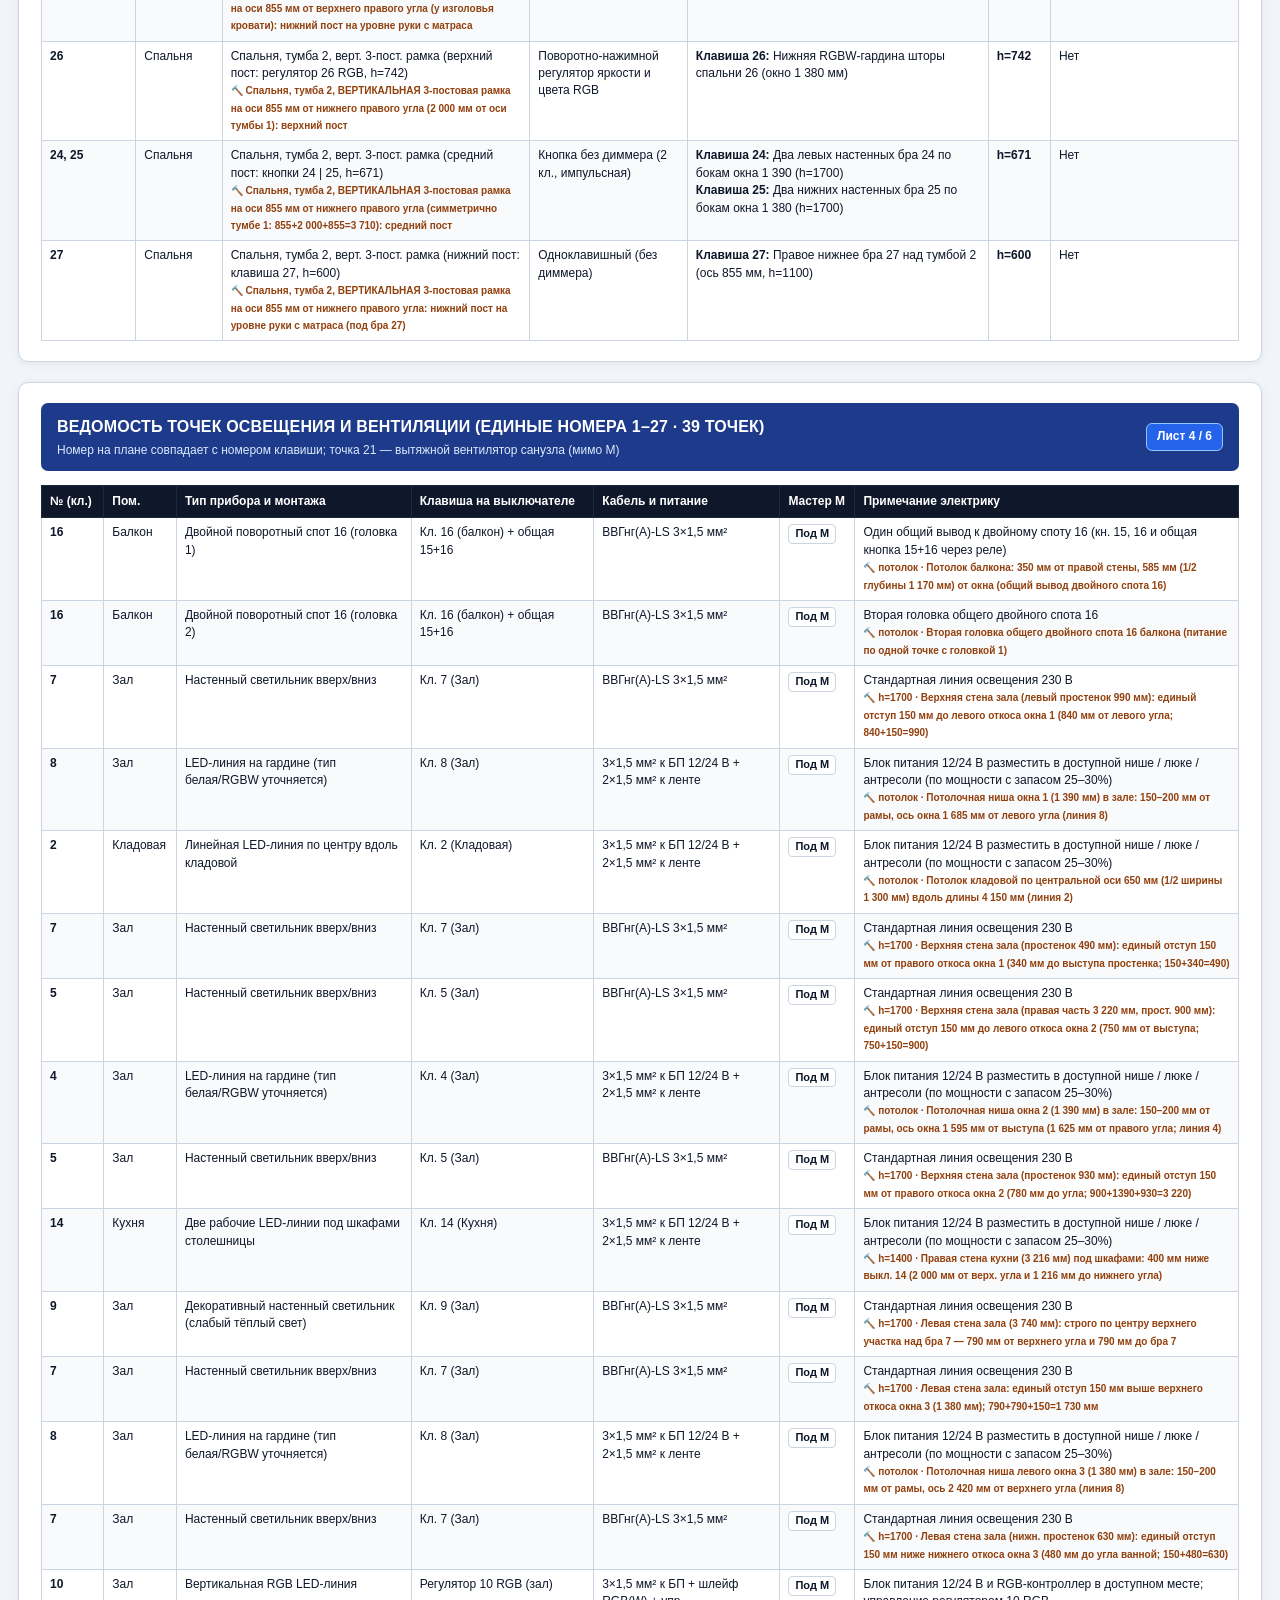
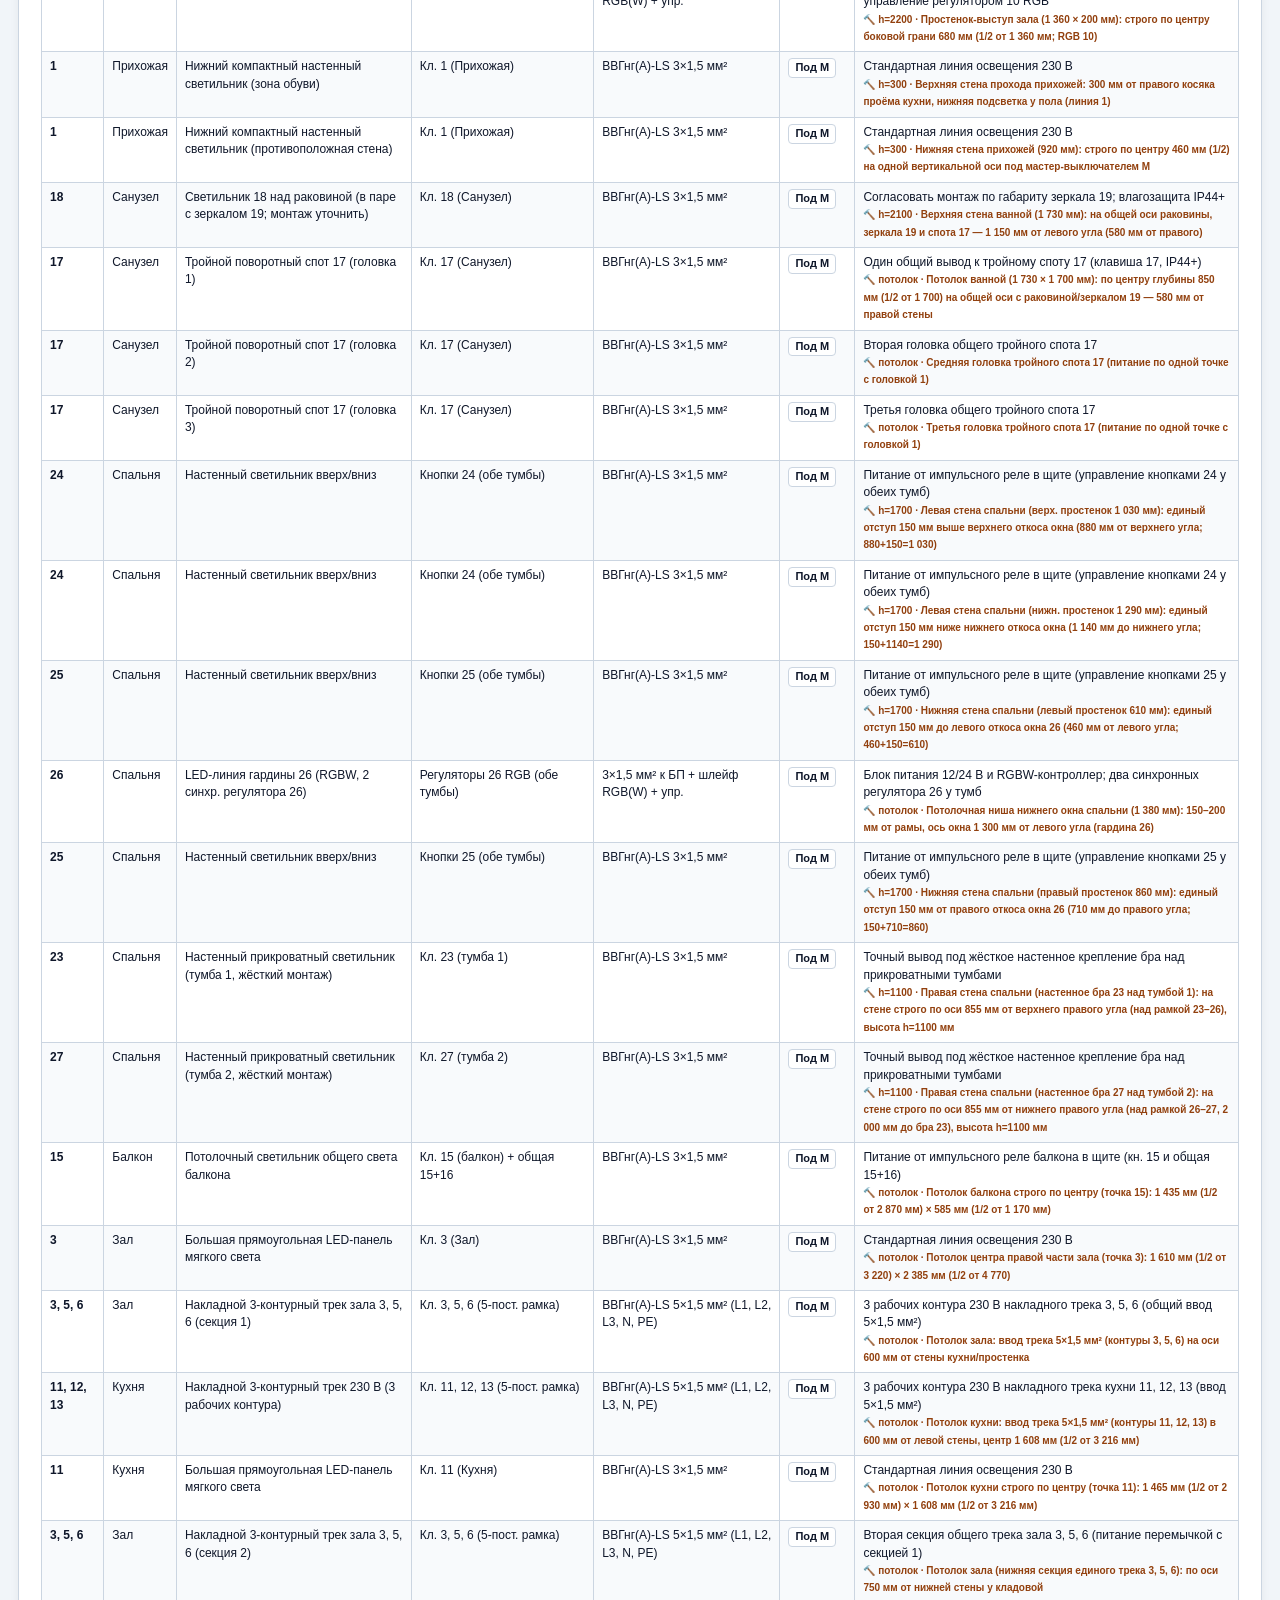
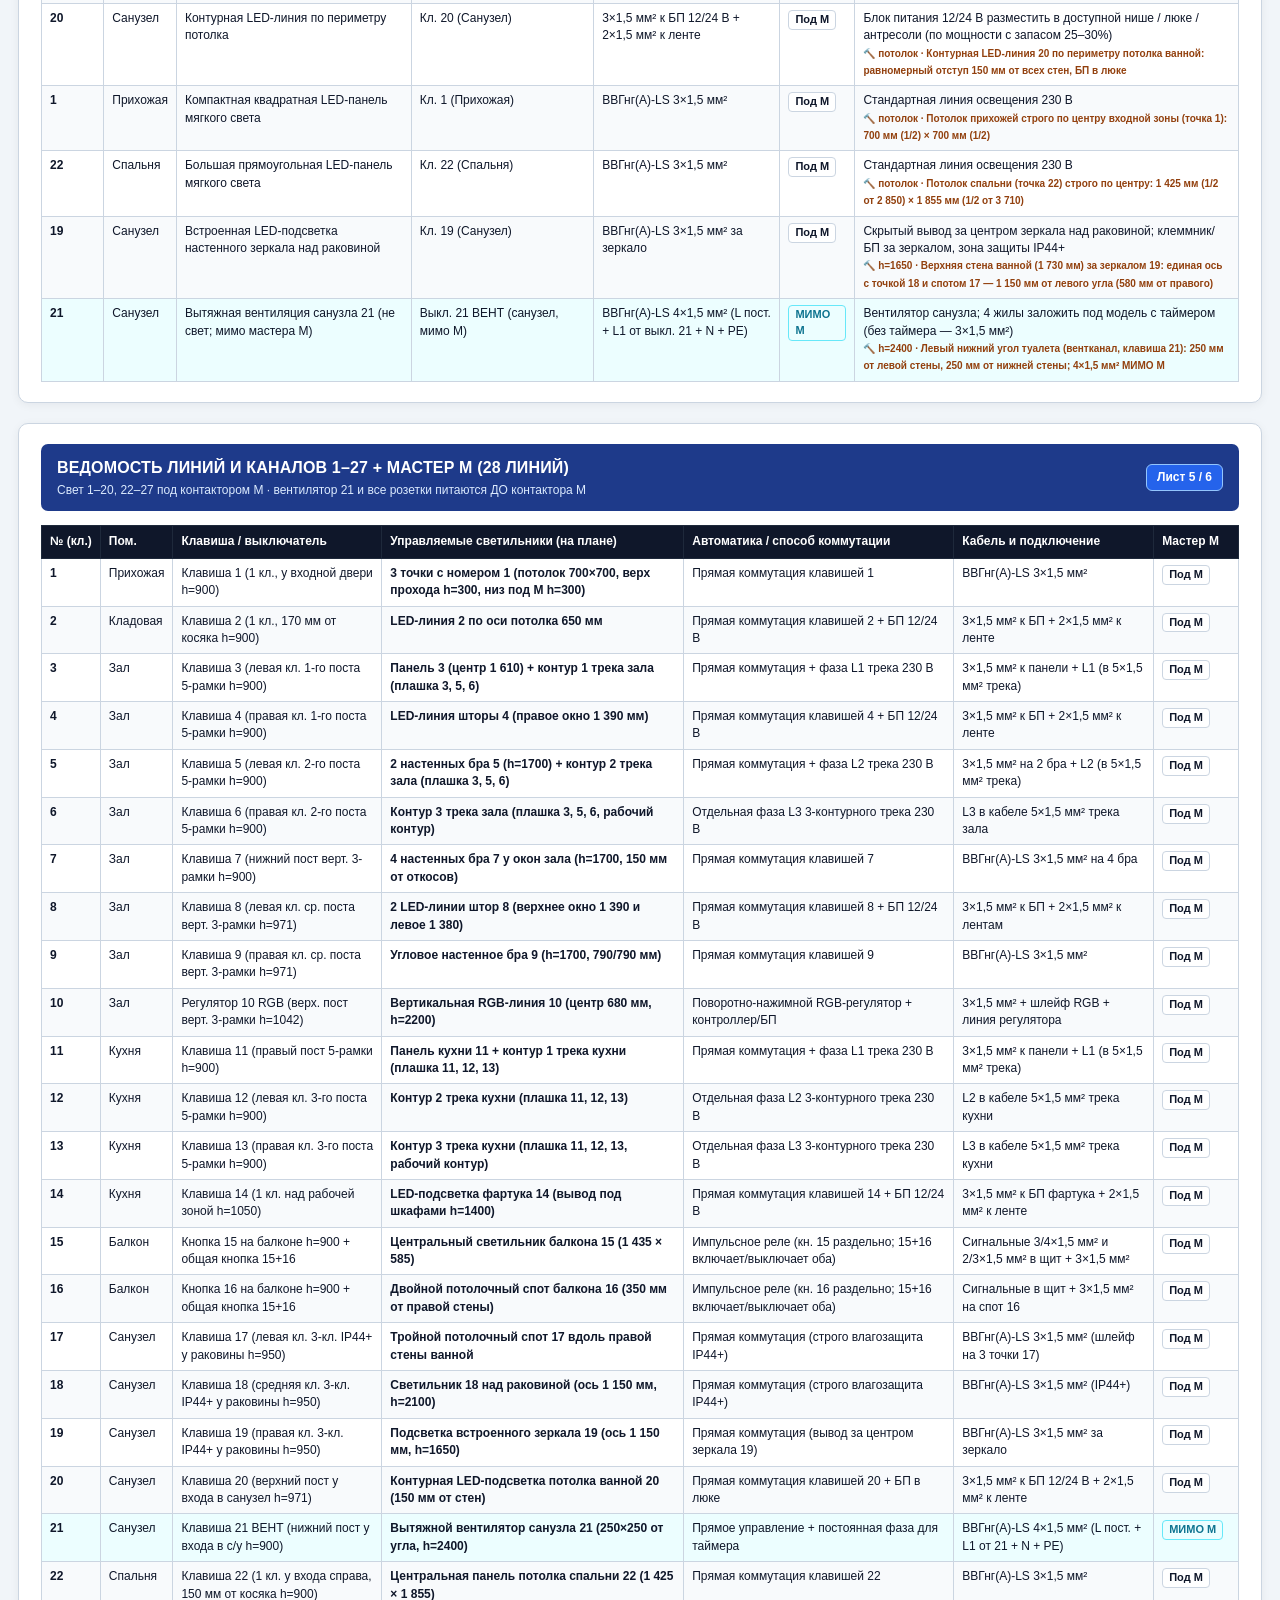
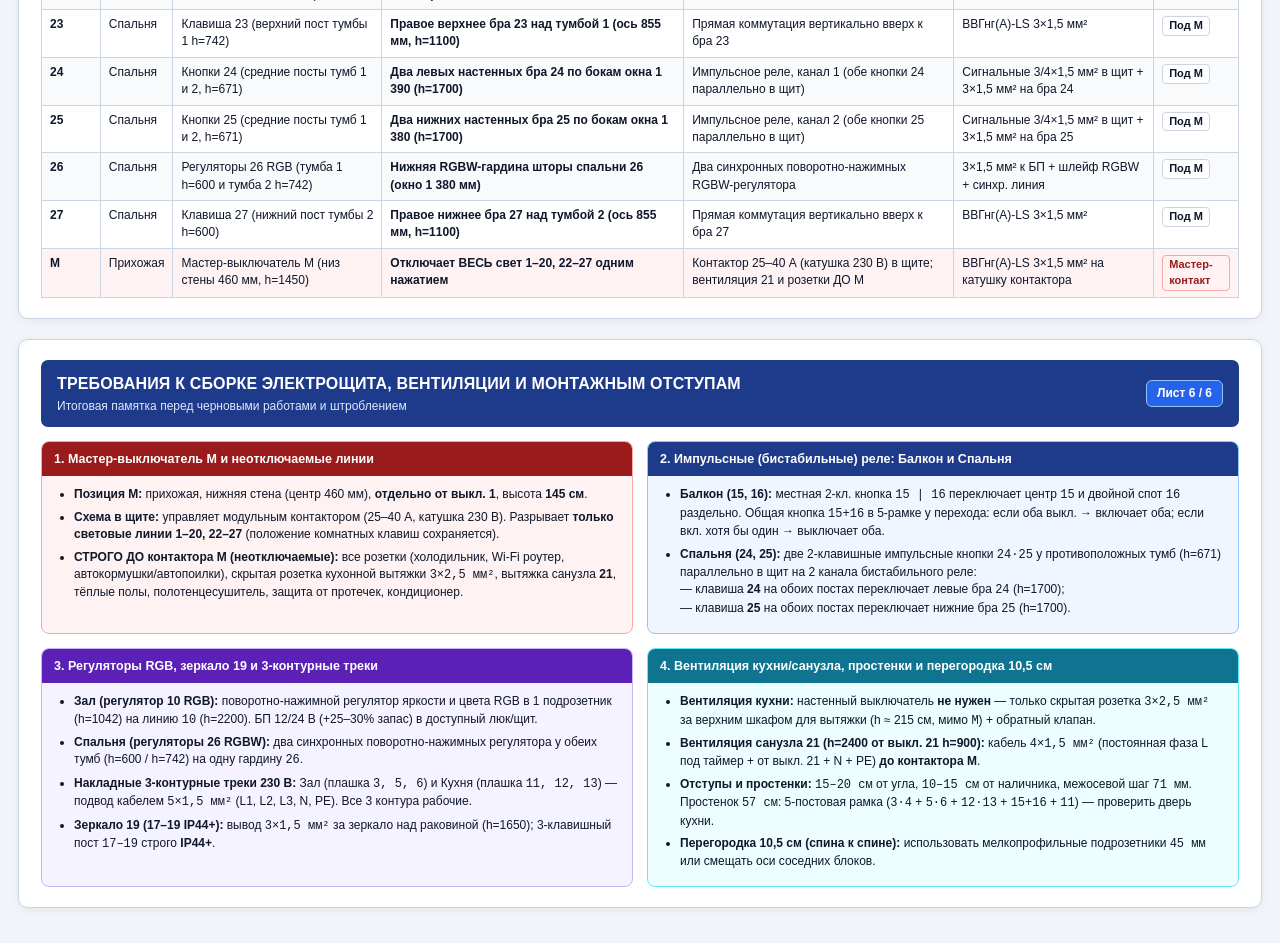
==== commit 7b8f0b36: "Update v=11: distribute 26 devices across right living room (2570W) + hallway + balcony + AC feed" ====
--- a/electrician.html
+++ b/electrician.html
@@ -274,16 +274,16 @@
       </nav>
     </div>
     <div class="toolbar-actions">
-      <a class="btn btn-back" href="assets/electrician_smartphone.html?v=10" download="Интерактивная_схема_для_смартфона.html">📱 Скачать на смартфон</a>
-      <a class="btn btn-file" href="assets/electrician_album_final.pdf?v=10" target="_blank">📄 Альбом PDF</a>
-      <a class="btn btn-file" href="assets/electrician_plan_final.png?v=10" target="_blank">🖼️ Чертёж PNG</a>
-      <a class="btn btn-file" href="assets/electrician_sockets_final.png?v=10" target="_blank">🔌 План розеток PNG</a>
-      <a class="btn btn-file" href="assets/electrician_tables_final.xlsx?v=10" download>📊 Excel</a>
-      <a class="btn btn-file" href="assets/electrician_points_final.csv?v=10" download>📋 CSV точки</a>
-      <a class="btn btn-file" href="assets/electrician_sockets_final.csv?v=10" download>🔌 CSV щит</a>
-      <a class="btn btn-file" href="assets/electrician_spec_final.md?v=10" target="_blank">📝 ТЗ (MD)</a>
+      <a class="btn btn-back" href="assets/electrician_smartphone.html?v=11" download="Интерактивная_схема_для_смартфона.html">📱 Скачать на смартфон</a>
+      <a class="btn btn-file" href="assets/electrician_album_final.pdf?v=11" target="_blank">📄 Альбом PDF</a>
+      <a class="btn btn-file" href="assets/electrician_plan_final.png?v=11" target="_blank">🖼️ Чертёж PNG</a>
+      <a class="btn btn-file" href="assets/electrician_sockets_final.png?v=11" target="_blank">🔌 План розеток PNG</a>
+      <a class="btn btn-file" href="assets/electrician_tables_final.xlsx?v=11" download>📊 Excel</a>
+      <a class="btn btn-file" href="assets/electrician_points_final.csv?v=11" download>📋 CSV точки</a>
+      <a class="btn btn-file" href="assets/electrician_sockets_final.csv?v=11" download>🔌 CSV щит</a>
+      <a class="btn btn-file" href="assets/electrician_spec_final.md?v=11" target="_blank">📝 ТЗ (MD)</a>
       <button type="button" class="btn btn-print" onclick="window.print()">🖨️ Печать / PDF</button>
-      <a class="btn btn-back" href="index.html?v=10">← Симулятор</a>
+      <a class="btn btn-back" href="index.html?v=11">← Симулятор</a>
     </div>
   </header>
 
@@ -299,7 +299,7 @@
         <span class="sheet-badge">Лист 1 / 6</span>
       </div>
       <div class="plan-wrap">
-        <img src="assets/electrician_plan_final.png?v=10" alt="Итоговый чертёж освещения для электрика">
+        <img src="assets/electrician_plan_final.png?v=11" alt="Итоговый чертёж освещения для электрика">
       </div>
     </section>
 
@@ -307,12 +307,15 @@
       <div class="sheet-head">
         <div>
           <h2>ПЛАН РОЗЕТОК, СИЛОВЫХ ВЫВОДОВ, СЛАБОТОЧКИ И ЭЛЕКТРОЩИТА ЩР</h2>
-          <p>Кухня: вся основная техника справа, холодильник слева · Бытовые розетки h=300 и ТП h=900 — по карандашной разметке на стенах · Все розетки ДО контактора М</p>
+          <p>Правая половина зала (25 розеток + RJ-45, пик 2 570 Вт на Гр. 12 C16) · Кухня справа, холодильник слева · ТП только ванная+балкон · Все розетки ДО М</p>
         </div>
         <span class="sheet-badge">Лист 2 / 6</span>
       </div>
       <div class="plan-wrap" style="margin-bottom: 14px;">
-        <img src="assets/electrician_sockets_final.png?v=10" alt="Итоговый план розеток, силовых выводов и щита ЩР">
+        <img src="assets/electrician_sockets_final.png?v=11" alt="Итоговый план розеток, силовых выводов и щита ЩР">
+      </div>
+      <div class="sync-banner" style="margin-bottom: 14px;">
+        <span>⚡ <strong>Нагрузка правой половины зала (расчёт для электрика по 26 позициям):</strong> 23 прибора в <strong>25 розеток <code>Гр. 12</code> (<code>C16</code>, <code>3×2,5 мм²</code>)</strong> = <strong>2 570 Вт</strong> (11,2 А, запас линии +1 110 Вт) + роутер <code>Гр. 08</code> = <strong>30 Вт</strong> + кабельный вывод кондиционера <code>Гр. 09</code> = <strong>1 400–1 500 Вт</strong> → суммарно по узлу <strong>~4 000 Вт (4,0 кВт)</strong>; розетка балкона (<code>1×IP44+</code>) на <code>Гр. 13</code>.</span>
       </div>
       <table>
         <thead>
@@ -332,12 +335,13 @@
           <tr><td><b>Гр. 05</b></td><td>C16 (УЗО А 30 мА)</td><td>ВВГ 3×2,5</td><td>Сушильная машина справа на кухне (отд. линия рядом со стиралкой, h=400) — ДО М</td></tr>
           <tr><td><b>Гр. 06</b></td><td>C16 (УЗО А 30 мА)</td><td>ВВГ 3×2,5</td><td>ПММ + фильтр/измельчитель под мойкой справа (сбоку от ПММ, h=450) — ДО М</td></tr>
           <tr><td><b>Гр. 07</b></td><td>C16 (УЗО А 30 мА)</td><td>ВВГ 3×2,5</td><td>Рабочие розетки фартука кухни справа (2×3=6 шт., h=1050: чайник, СВЧ, кофе) — ДО М</td></tr>
-          <tr class="row-vent"><td><b>Гр. 08</b></td><td>C16 (неоткл.)</td><td>2×(ВВГ 3×2,5)</td><td><b>НЕОТКЛЮЧАЕМЫЕ ДО М:</b> холодильник слева (h=300) + вытяжка (h=2150) + роутер (h=2150)</td></tr>
-          <tr><td><b>Гр. 09</b></td><td>C16 (УЗО А 30 мА)</td><td>ВВГ 3×2,5</td><td>Кондиционер над дверью спальни в сторону зала (h=2450) — отд. линия ДО М</td></tr>
+          <tr class="row-vent"><td><b>Гр. 08</b></td><td>C16 (неоткл.)</td><td>2×(ВВГ 3×2,5)</td><td><b>НЕОТКЛЮЧАЕМЫЕ ДО М:</b> холодильник слева (h=300) + вытяжка (h=2150) + Wi-Fi роутер 30 Вт (2×h=2150)</td></tr>
+          <tr><td><b>Гр. 09</b></td><td>C16 (УЗО А 30 мА)</td><td>ВВГ 3×2,5</td><td>Вывод кондиционера БЕЗ розетки над дверью спальни в зал (h=2450, ~1 400–1 500 Вт) — отд. линия ДО М</td></tr>
           <tr><td><b>Гр. 10</b></td><td>C16 (УЗО А 30 мА)</td><td>ВВГ 3×2,5</td><td>Тёплые полы: подвод к 2 терморегуляторам (h=900) — ТОЛЬКО ванная (с/у) и балкон — ДО М</td></tr>
           <tr><td><b>Гр. 11</b></td><td>C16 + B10 (УЗО 10 мА)</td><td>3×2,5 + 4×1,5</td><td>Санузел IP44+: раковина (h=950), полотенцесуш. (h=800), протечки/бойлер + вент. 21 — ДО М</td></tr>
-          <tr><td><b>Гр. 12</b></td><td>C16 (УЗО А 30 мА)</td><td>ВВГ 3×2,5</td><td>Розетки Зала + ТВ-зона (4+2 шт. + RJ-45) + стол/ПК (3 шт. + RJ-45) + балкон IP44+ — по каранд.</td></tr>
-          <tr><td><b>Гр. 13</b></td><td>C16 (УЗО А 30 мА)</td><td>ВВГ 3×2,5</td><td>Розетки Спальни (над тумбами 1 и 2 h=600, левая стена) + Прихожая + Кладовая (робот) + кормушка — ДО М</td></tr>
+          <tr class="row-vent"><td><b>Гр. 12</b></td><td>C16 (УЗО А 30 мА)</td><td>ВВГ 3×2,5</td><td><b>Правая половина зала (25 розеток + RJ-45, пик 2 570 Вт / 11,2 А):</b> ТВ, PS5, 4 колонки, 3 видеосвета, проектор, 2 MacBook, 5 тел., шторы h=2600, гирл., ЗУ — ДО М</td></tr>
+          <tr><td><b>Гр. 13</b></td><td>C16 (УЗО А 30 мА)</td><td>ВВГ 3×2,5</td><td>Левая половина зала (5 розеток + RJ-45) + Балкон (1×IP44+ h=300) + бытовой запас (пылесос/отпариватель) — ДО М</td></tr>
+          <tr><td><b>Гр. 14</b></td><td>C16 (УЗО А 30 мА)</td><td>ВВГ 3×2,5</td><td>Спальня (над тумбами 1 и 2 h=600, левая стена) + Прихожая (2×h=300) + Кладовая (робот) + кормушка — ДО М</td></tr>
         </tbody>
       </table>
     </section>
@@ -471,7 +475,7 @@
     </section>
   </main>
 
-  <script src="data.js?v=10"></script>
+  <script src="data.js?v=11"></script>
   <script>
     (function () {
       const D = window.LIGHTING_DATA;
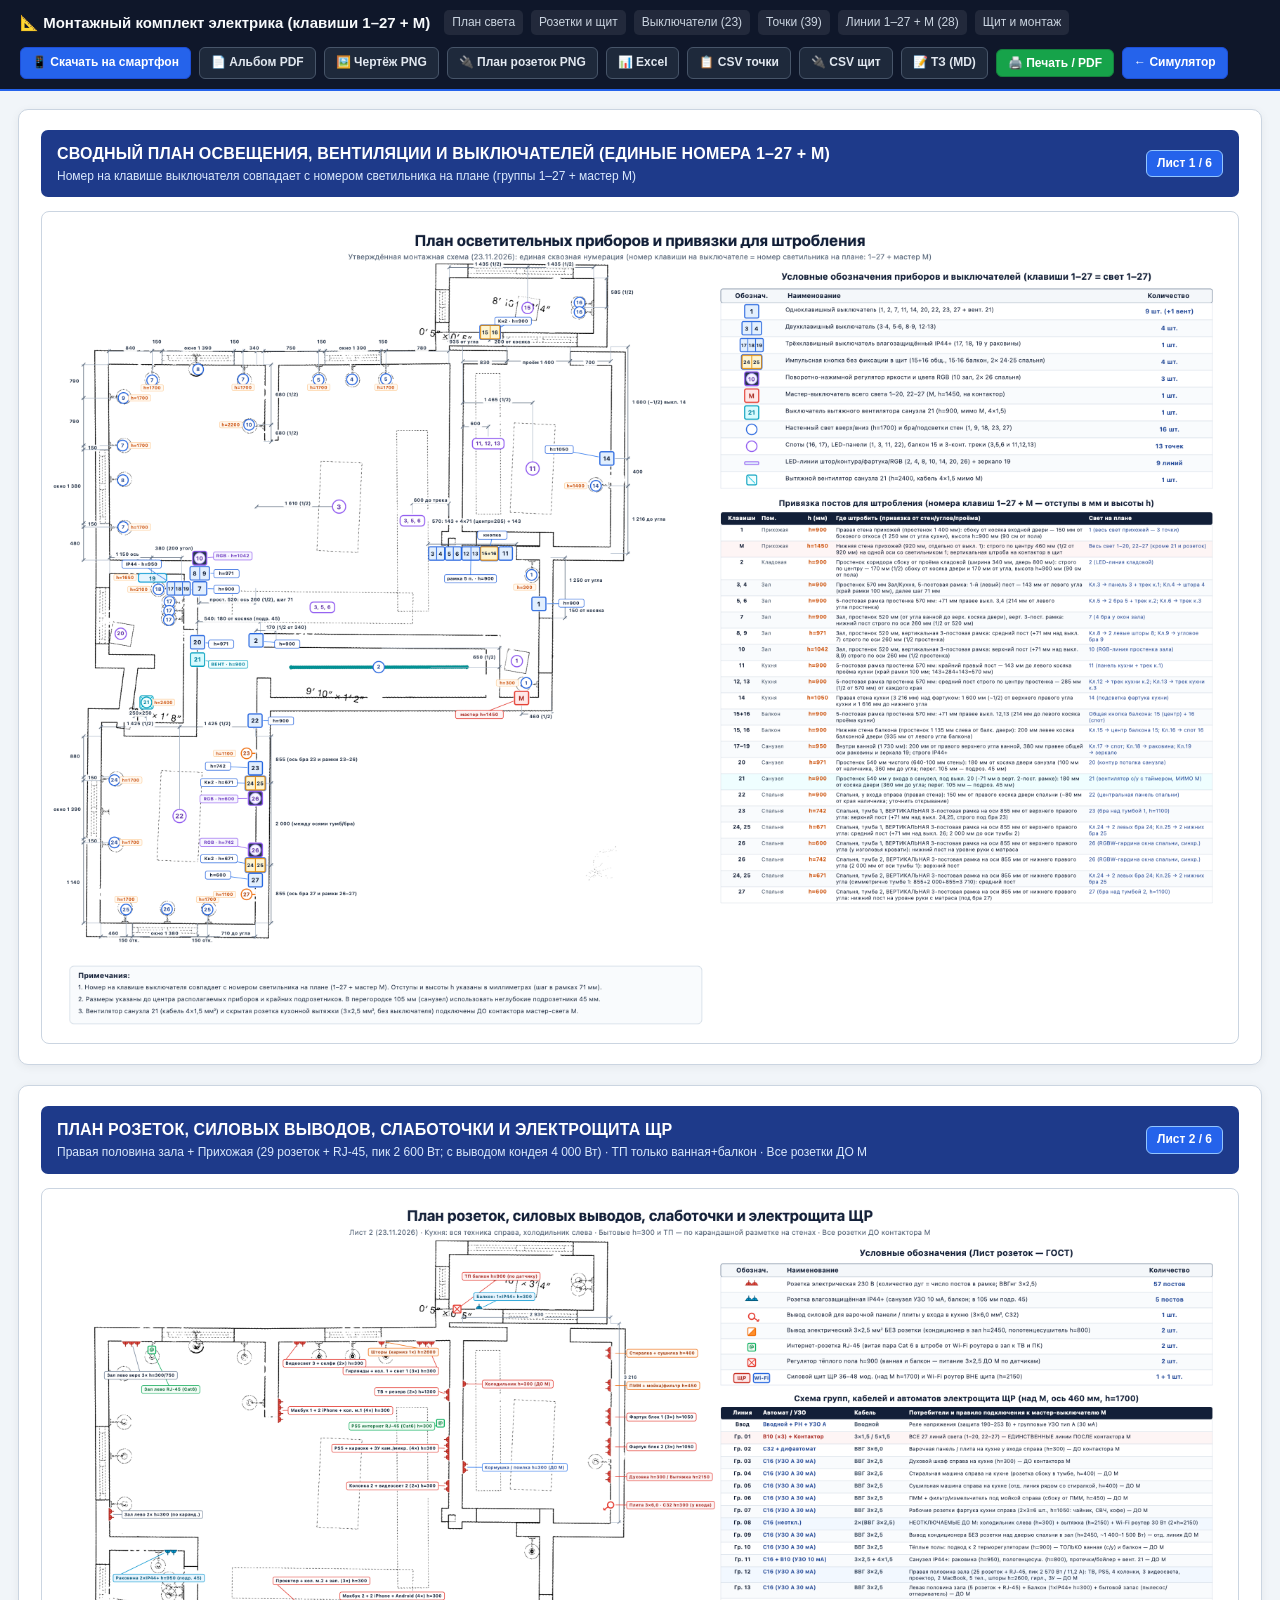
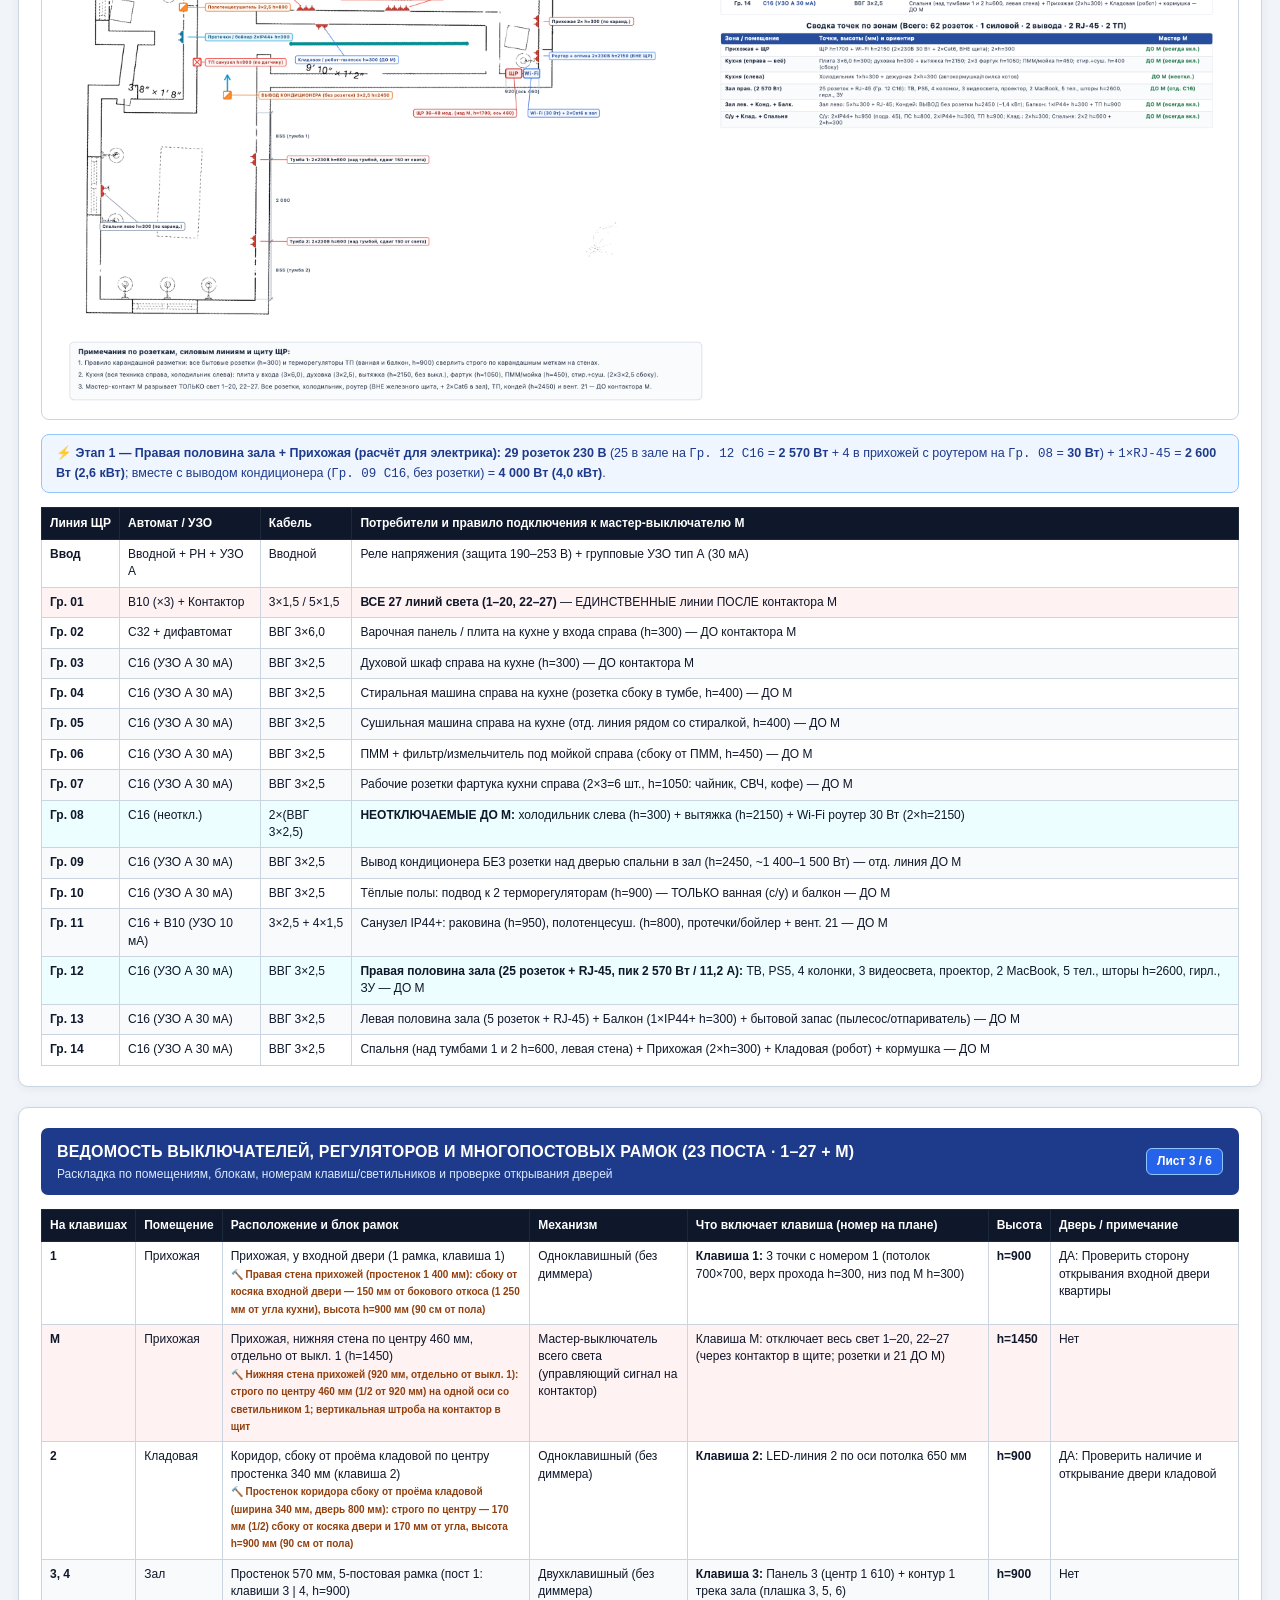
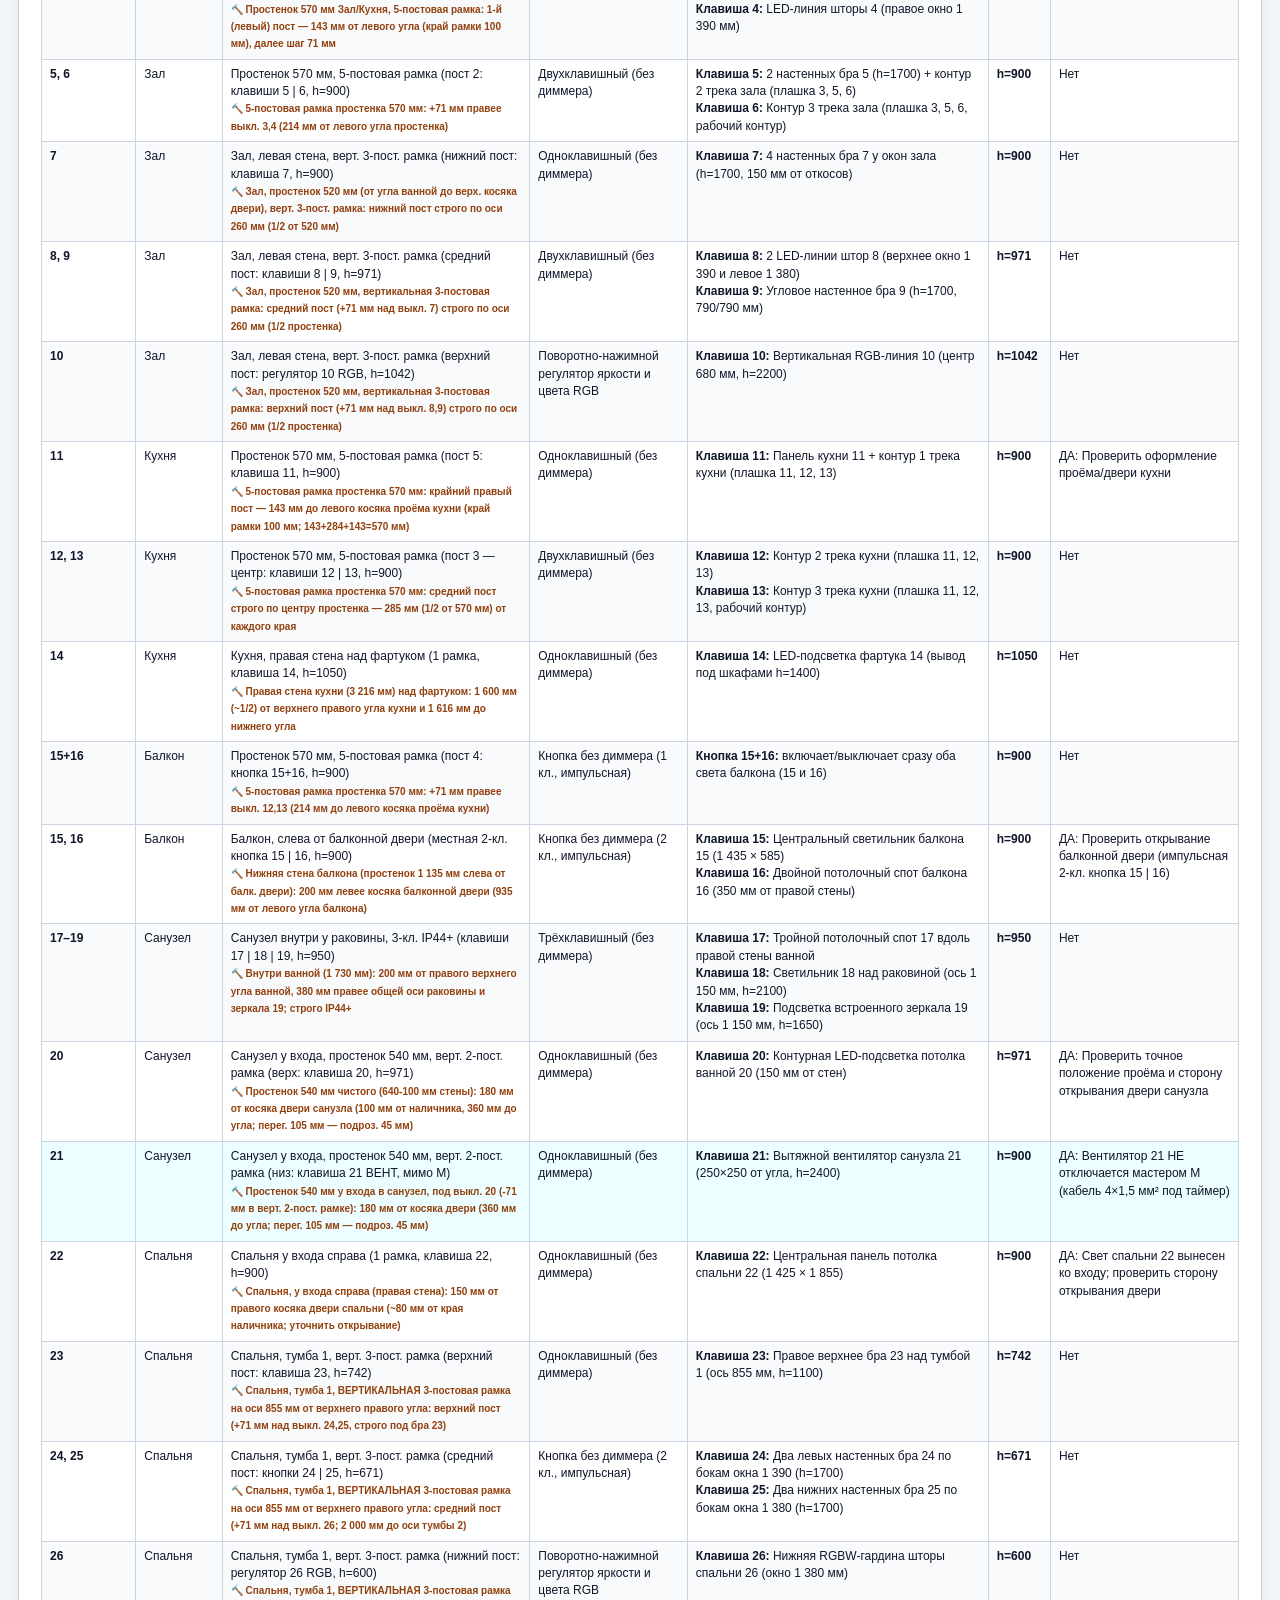
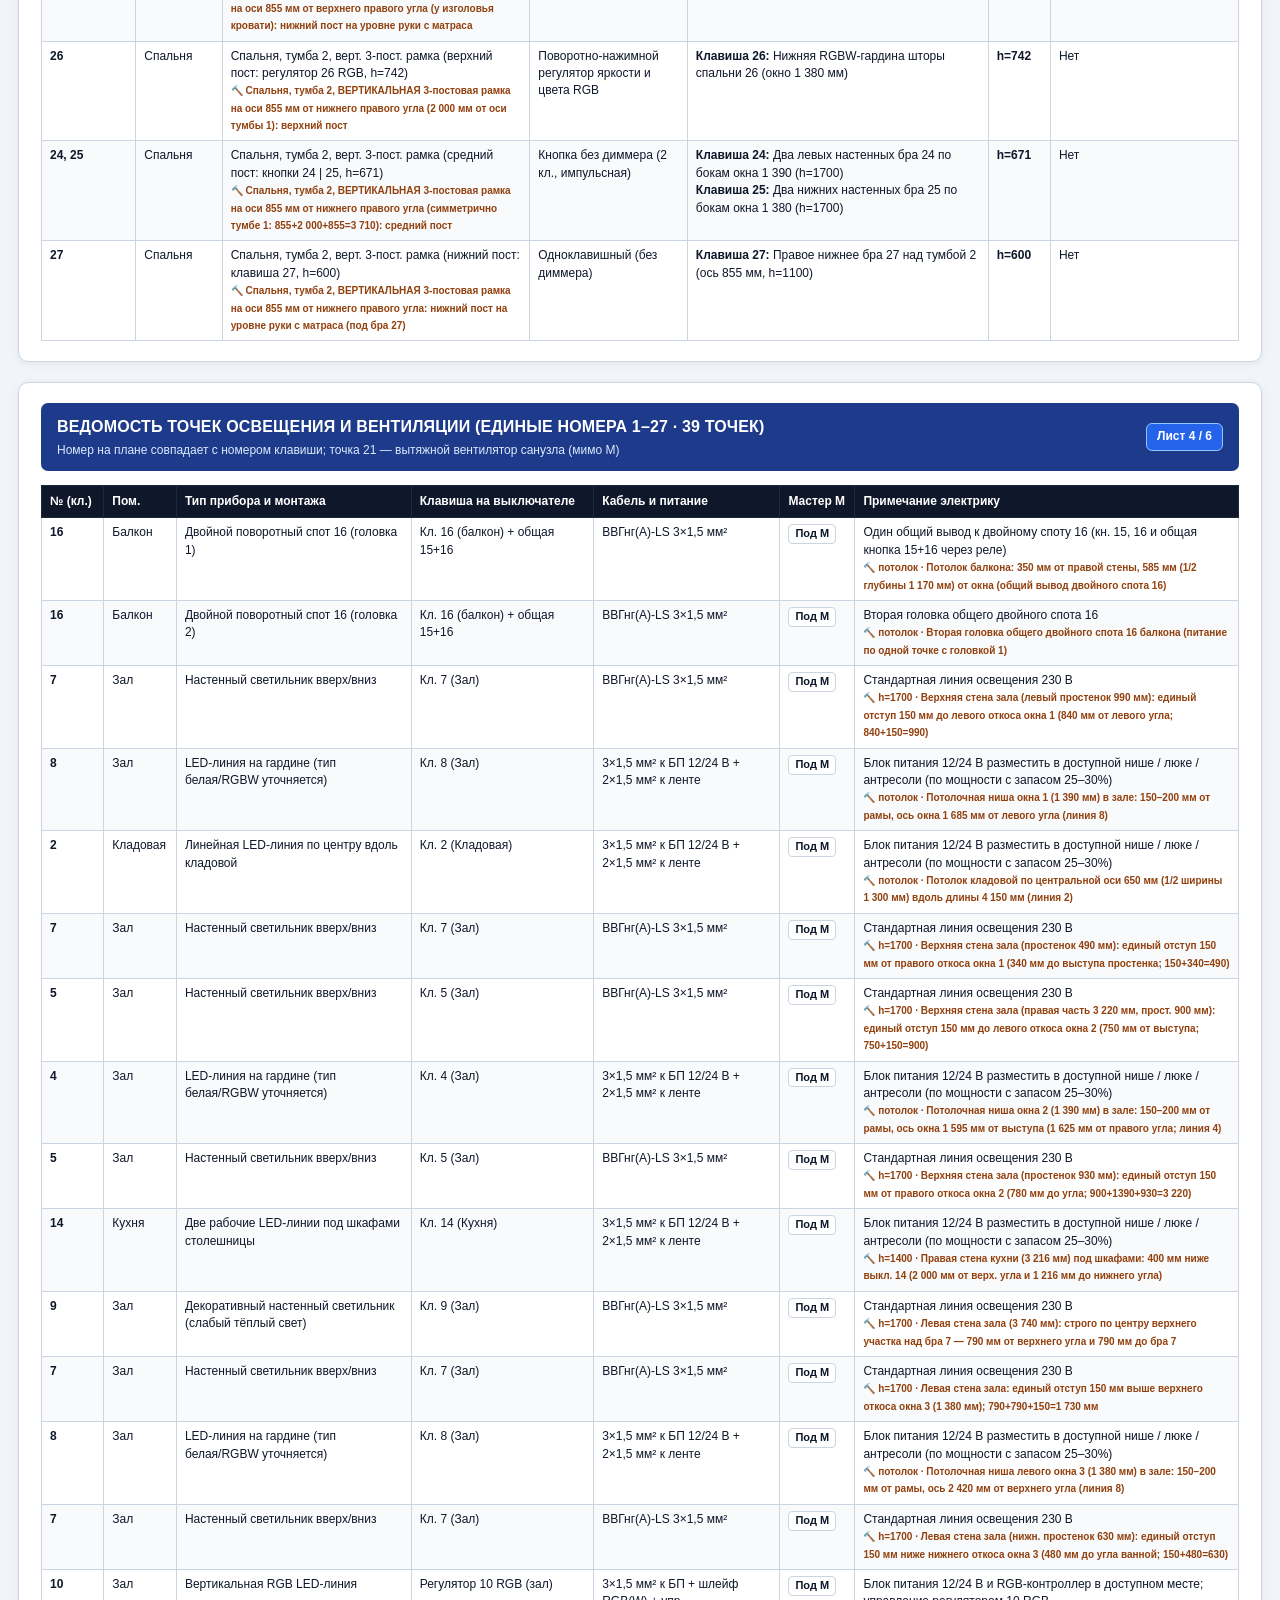
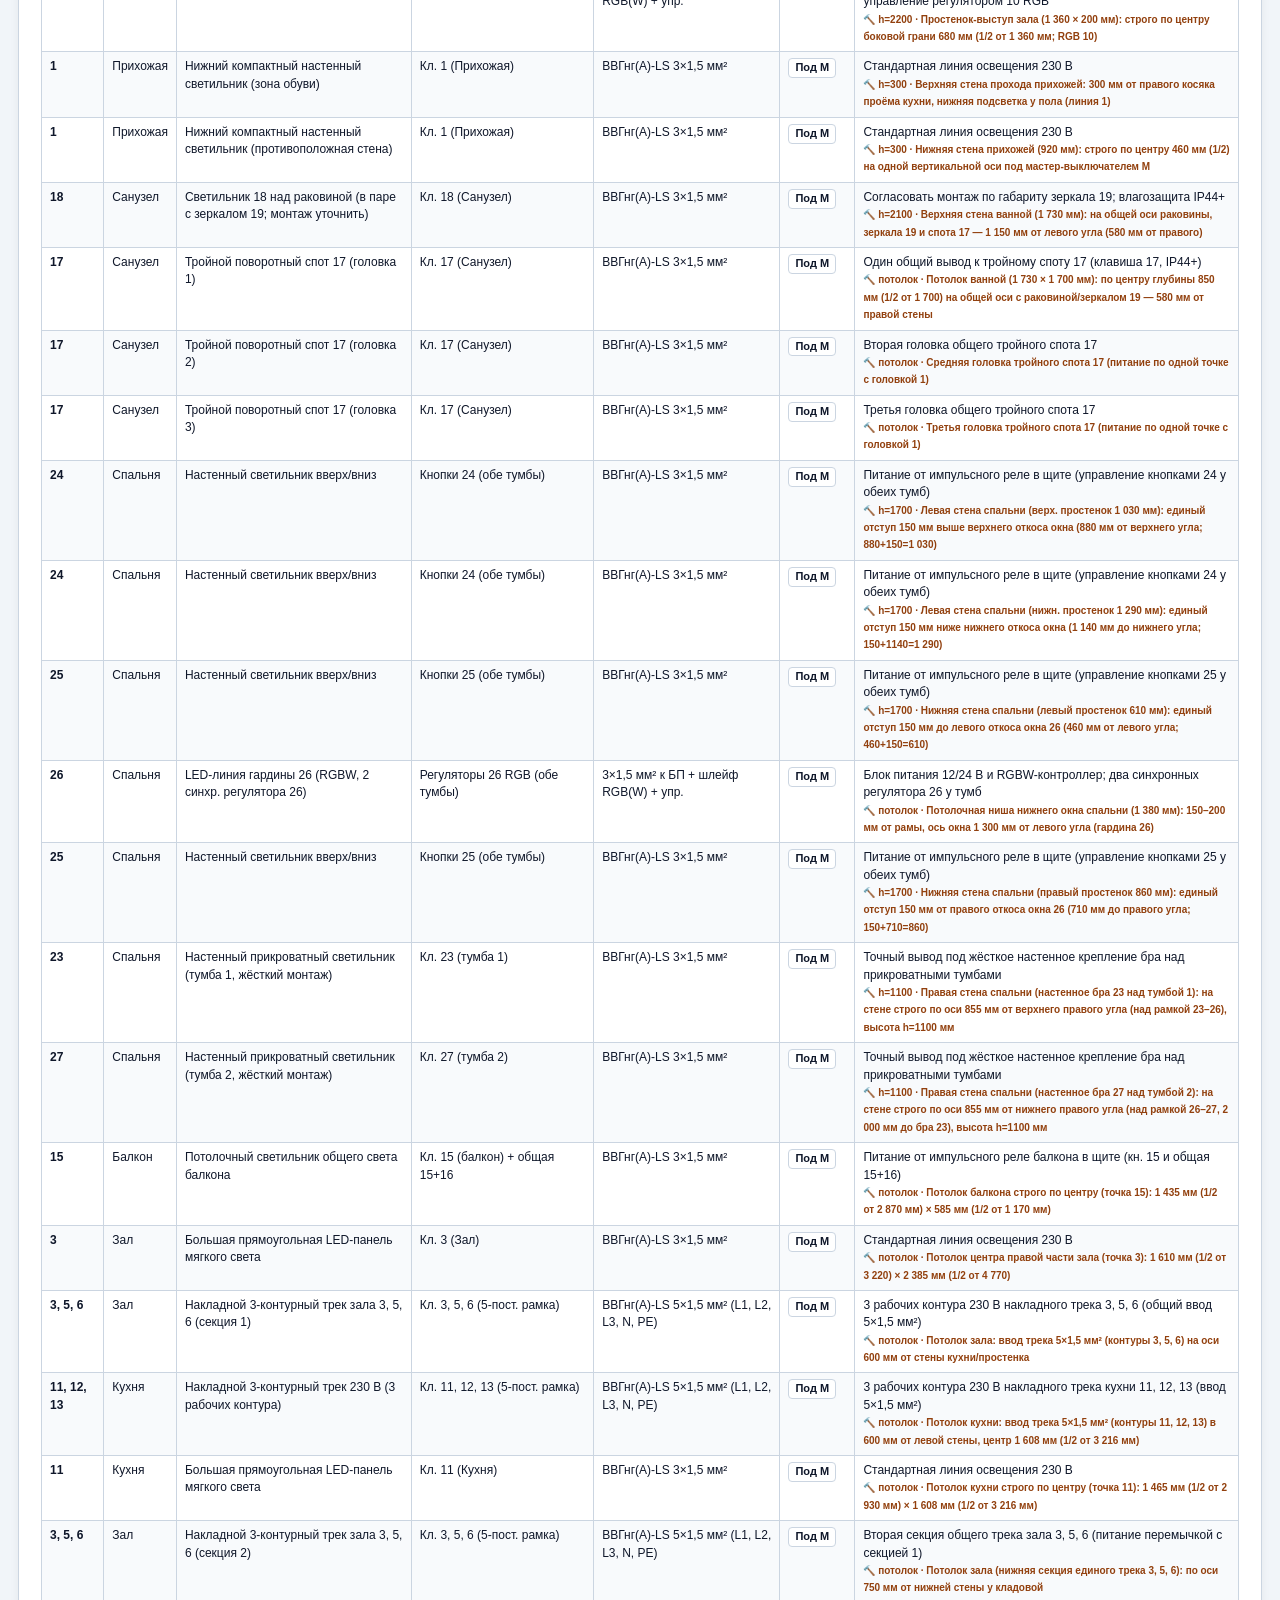
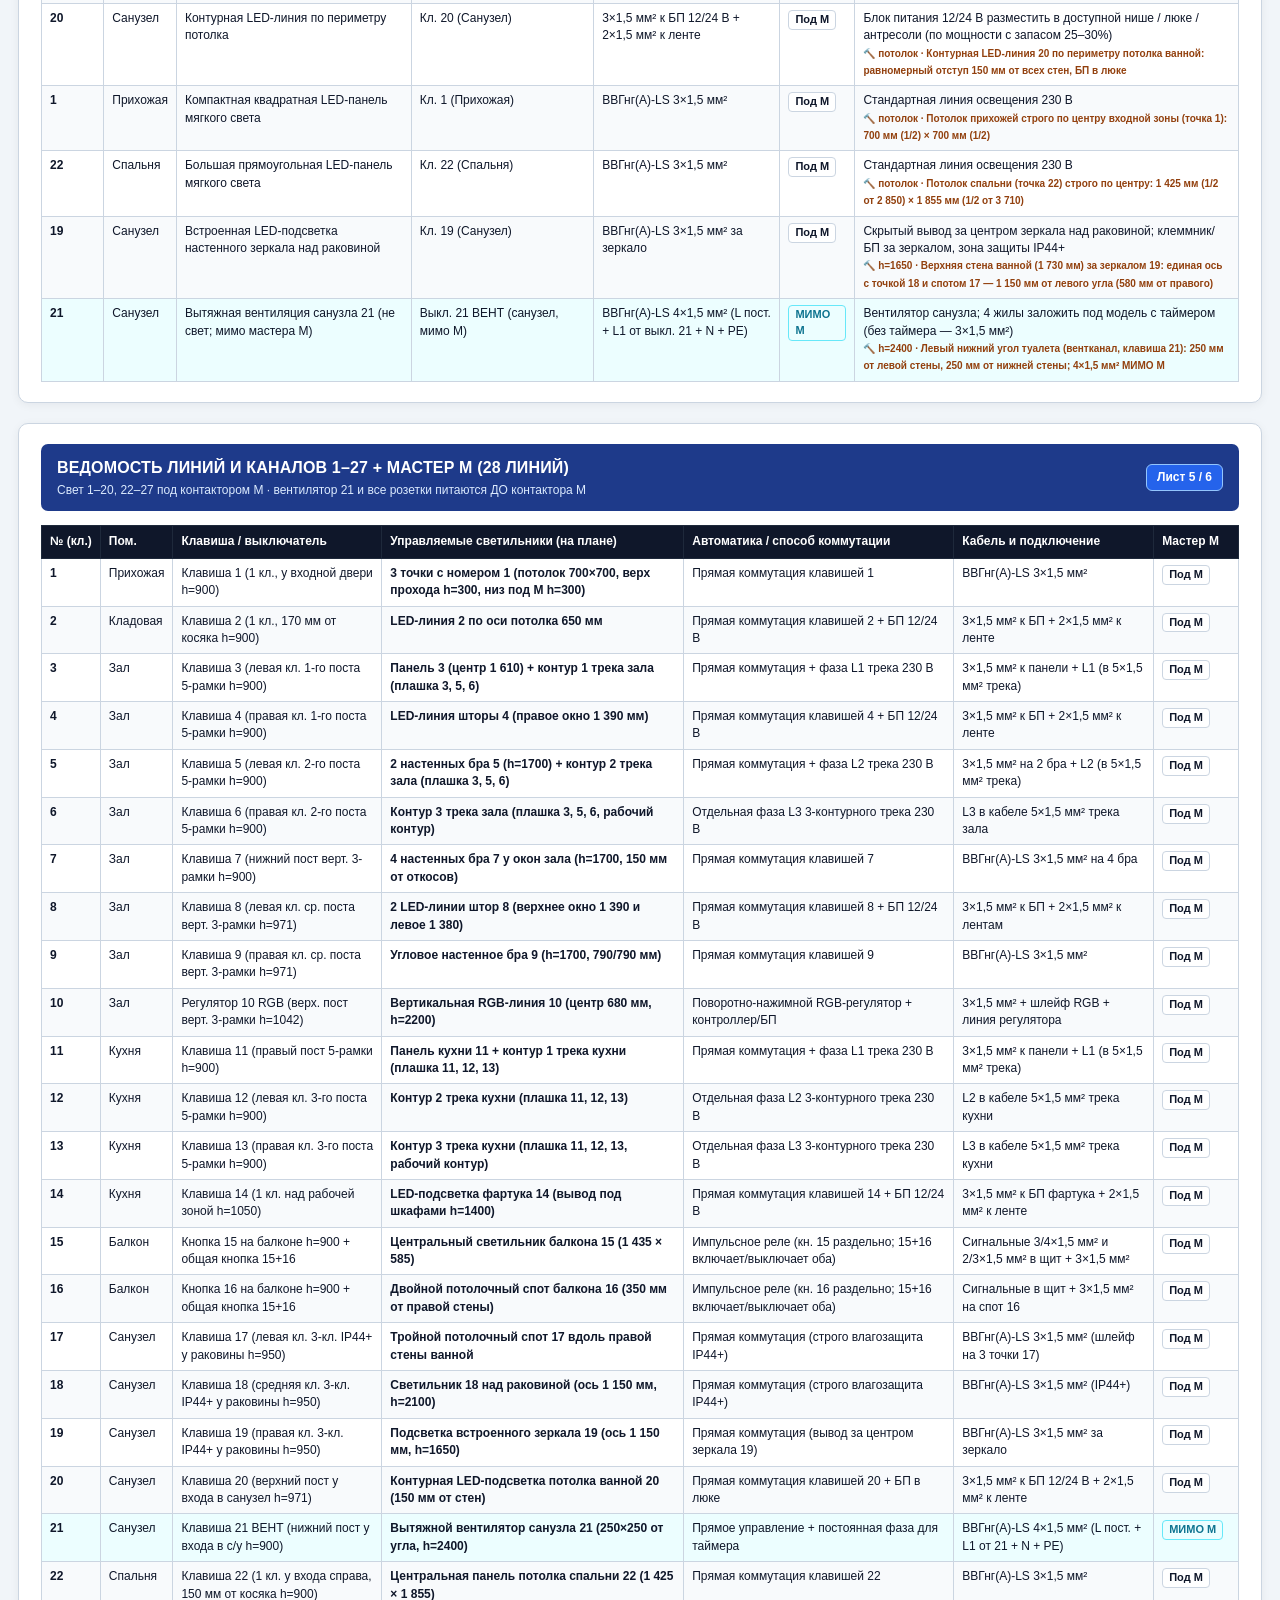
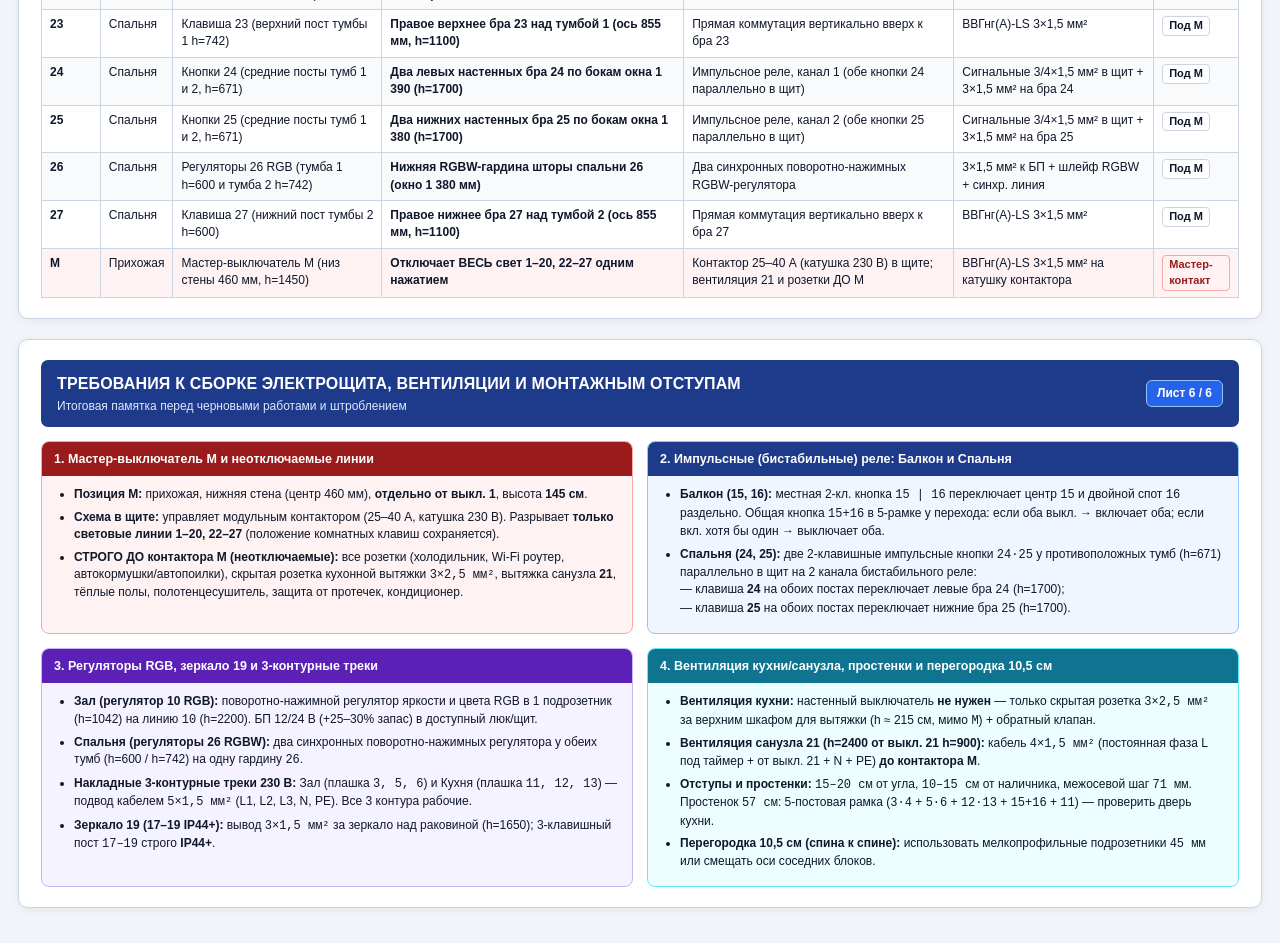
==== commit efe04301: "Update v=12: Stage 1 strictly right living room + hallway (29 sockets, 2600W)" ====
--- a/electrician.html
+++ b/electrician.html
@@ -274,16 +274,16 @@
       </nav>
     </div>
     <div class="toolbar-actions">
-      <a class="btn btn-back" href="assets/electrician_smartphone.html?v=11" download="Интерактивная_схема_для_смартфона.html">📱 Скачать на смартфон</a>
-      <a class="btn btn-file" href="assets/electrician_album_final.pdf?v=11" target="_blank">📄 Альбом PDF</a>
-      <a class="btn btn-file" href="assets/electrician_plan_final.png?v=11" target="_blank">🖼️ Чертёж PNG</a>
-      <a class="btn btn-file" href="assets/electrician_sockets_final.png?v=11" target="_blank">🔌 План розеток PNG</a>
-      <a class="btn btn-file" href="assets/electrician_tables_final.xlsx?v=11" download>📊 Excel</a>
-      <a class="btn btn-file" href="assets/electrician_points_final.csv?v=11" download>📋 CSV точки</a>
-      <a class="btn btn-file" href="assets/electrician_sockets_final.csv?v=11" download>🔌 CSV щит</a>
-      <a class="btn btn-file" href="assets/electrician_spec_final.md?v=11" target="_blank">📝 ТЗ (MD)</a>
+      <a class="btn btn-back" href="assets/electrician_smartphone.html?v=12" download="Интерактивная_схема_для_смартфона.html">📱 Скачать на смартфон</a>
+      <a class="btn btn-file" href="assets/electrician_album_final.pdf?v=12" target="_blank">📄 Альбом PDF</a>
+      <a class="btn btn-file" href="assets/electrician_plan_final.png?v=12" target="_blank">🖼️ Чертёж PNG</a>
+      <a class="btn btn-file" href="assets/electrician_sockets_final.png?v=12" target="_blank">🔌 План розеток PNG</a>
+      <a class="btn btn-file" href="assets/electrician_tables_final.xlsx?v=12" download>📊 Excel</a>
+      <a class="btn btn-file" href="assets/electrician_points_final.csv?v=12" download>📋 CSV точки</a>
+      <a class="btn btn-file" href="assets/electrician_sockets_final.csv?v=12" download>🔌 CSV щит</a>
+      <a class="btn btn-file" href="assets/electrician_spec_final.md?v=12" target="_blank">📝 ТЗ (MD)</a>
       <button type="button" class="btn btn-print" onclick="window.print()">🖨️ Печать / PDF</button>
-      <a class="btn btn-back" href="index.html?v=11">← Симулятор</a>
+      <a class="btn btn-back" href="index.html?v=12">← Симулятор</a>
     </div>
   </header>
 
@@ -299,7 +299,7 @@
         <span class="sheet-badge">Лист 1 / 6</span>
       </div>
       <div class="plan-wrap">
-        <img src="assets/electrician_plan_final.png?v=11" alt="Итоговый чертёж освещения для электрика">
+        <img src="assets/electrician_plan_final.png?v=12" alt="Итоговый чертёж освещения для электрика">
       </div>
     </section>
 
@@ -307,15 +307,15 @@
       <div class="sheet-head">
         <div>
           <h2>ПЛАН РОЗЕТОК, СИЛОВЫХ ВЫВОДОВ, СЛАБОТОЧКИ И ЭЛЕКТРОЩИТА ЩР</h2>
-          <p>Правая половина зала (25 розеток + RJ-45, пик 2 570 Вт на Гр. 12 C16) · Кухня справа, холодильник слева · ТП только ванная+балкон · Все розетки ДО М</p>
+          <p>Правая половина зала + Прихожая (29 розеток + RJ-45, пик 2 600 Вт; с выводом кондея 4 000 Вт) · ТП только ванная+балкон · Все розетки ДО М</p>
         </div>
         <span class="sheet-badge">Лист 2 / 6</span>
       </div>
       <div class="plan-wrap" style="margin-bottom: 14px;">
-        <img src="assets/electrician_sockets_final.png?v=11" alt="Итоговый план розеток, силовых выводов и щита ЩР">
+        <img src="assets/electrician_sockets_final.png?v=12" alt="Итоговый план розеток, силовых выводов и щита ЩР">
       </div>
       <div class="sync-banner" style="margin-bottom: 14px;">
-        <span>⚡ <strong>Нагрузка правой половины зала (расчёт для электрика по 26 позициям):</strong> 23 прибора в <strong>25 розеток <code>Гр. 12</code> (<code>C16</code>, <code>3×2,5 мм²</code>)</strong> = <strong>2 570 Вт</strong> (11,2 А, запас линии +1 110 Вт) + роутер <code>Гр. 08</code> = <strong>30 Вт</strong> + кабельный вывод кондиционера <code>Гр. 09</code> = <strong>1 400–1 500 Вт</strong> → суммарно по узлу <strong>~4 000 Вт (4,0 кВт)</strong>; розетка балкона (<code>1×IP44+</code>) на <code>Гр. 13</code>.</span>
+        <span>⚡ <strong>Этап 1 — Правая половина зала + Прихожая (расчёт для электрика):</strong> <strong>29 розеток 230 В</strong> (25 в зале на <code>Гр. 12 C16</code> = <strong>2 570 Вт</strong> + 4 в прихожей с роутером на <code>Гр. 08</code> = <strong>30 Вт</strong>) + <code>1×RJ-45</code> = <strong>2 600 Вт (2,6 кВт)</strong>; вместе с выводом кондиционера (<code>Гр. 09 C16</code>, без розетки) = <strong>4 000 Вт (4,0 кВт)</strong>.</span>
       </div>
       <table>
         <thead>
@@ -475,7 +475,7 @@
     </section>
   </main>
 
-  <script src="data.js?v=11"></script>
+  <script src="data.js?v=12"></script>
   <script>
     (function () {
       const D = window.LIGHTING_DATA;
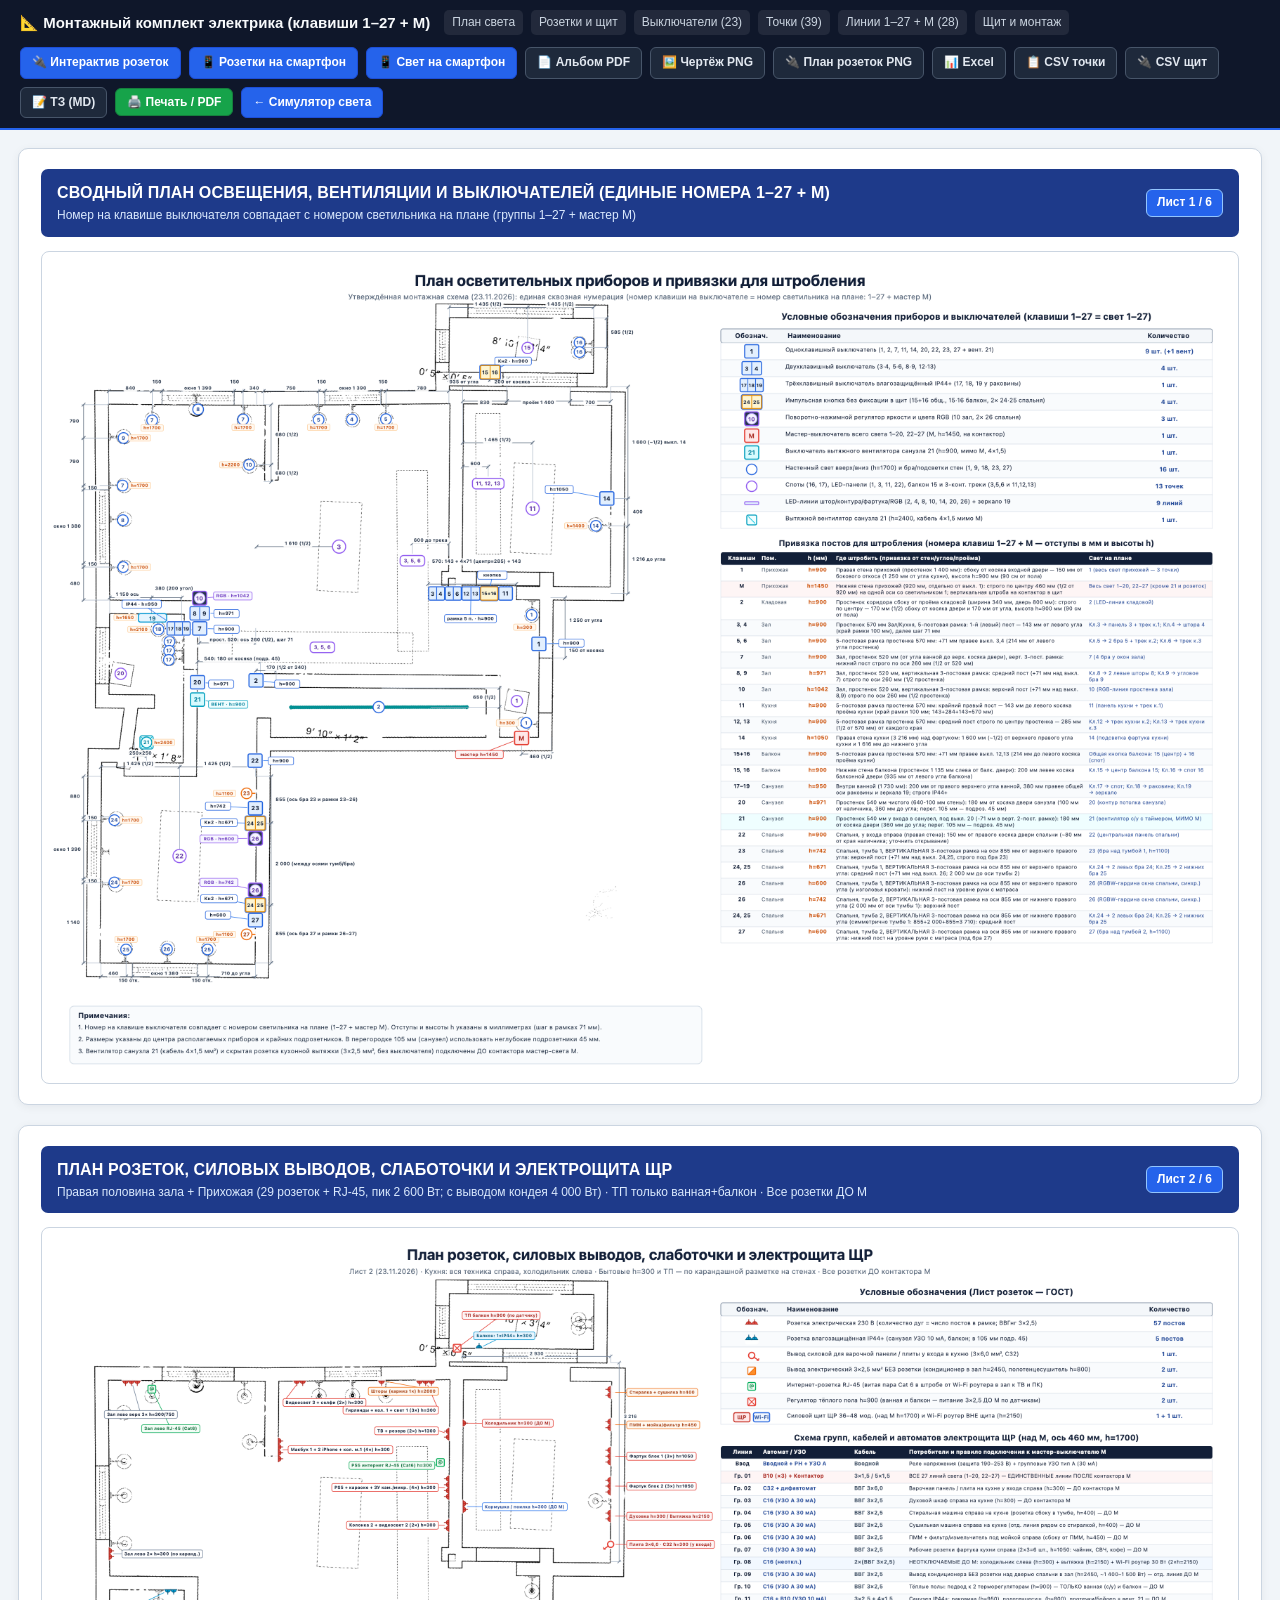
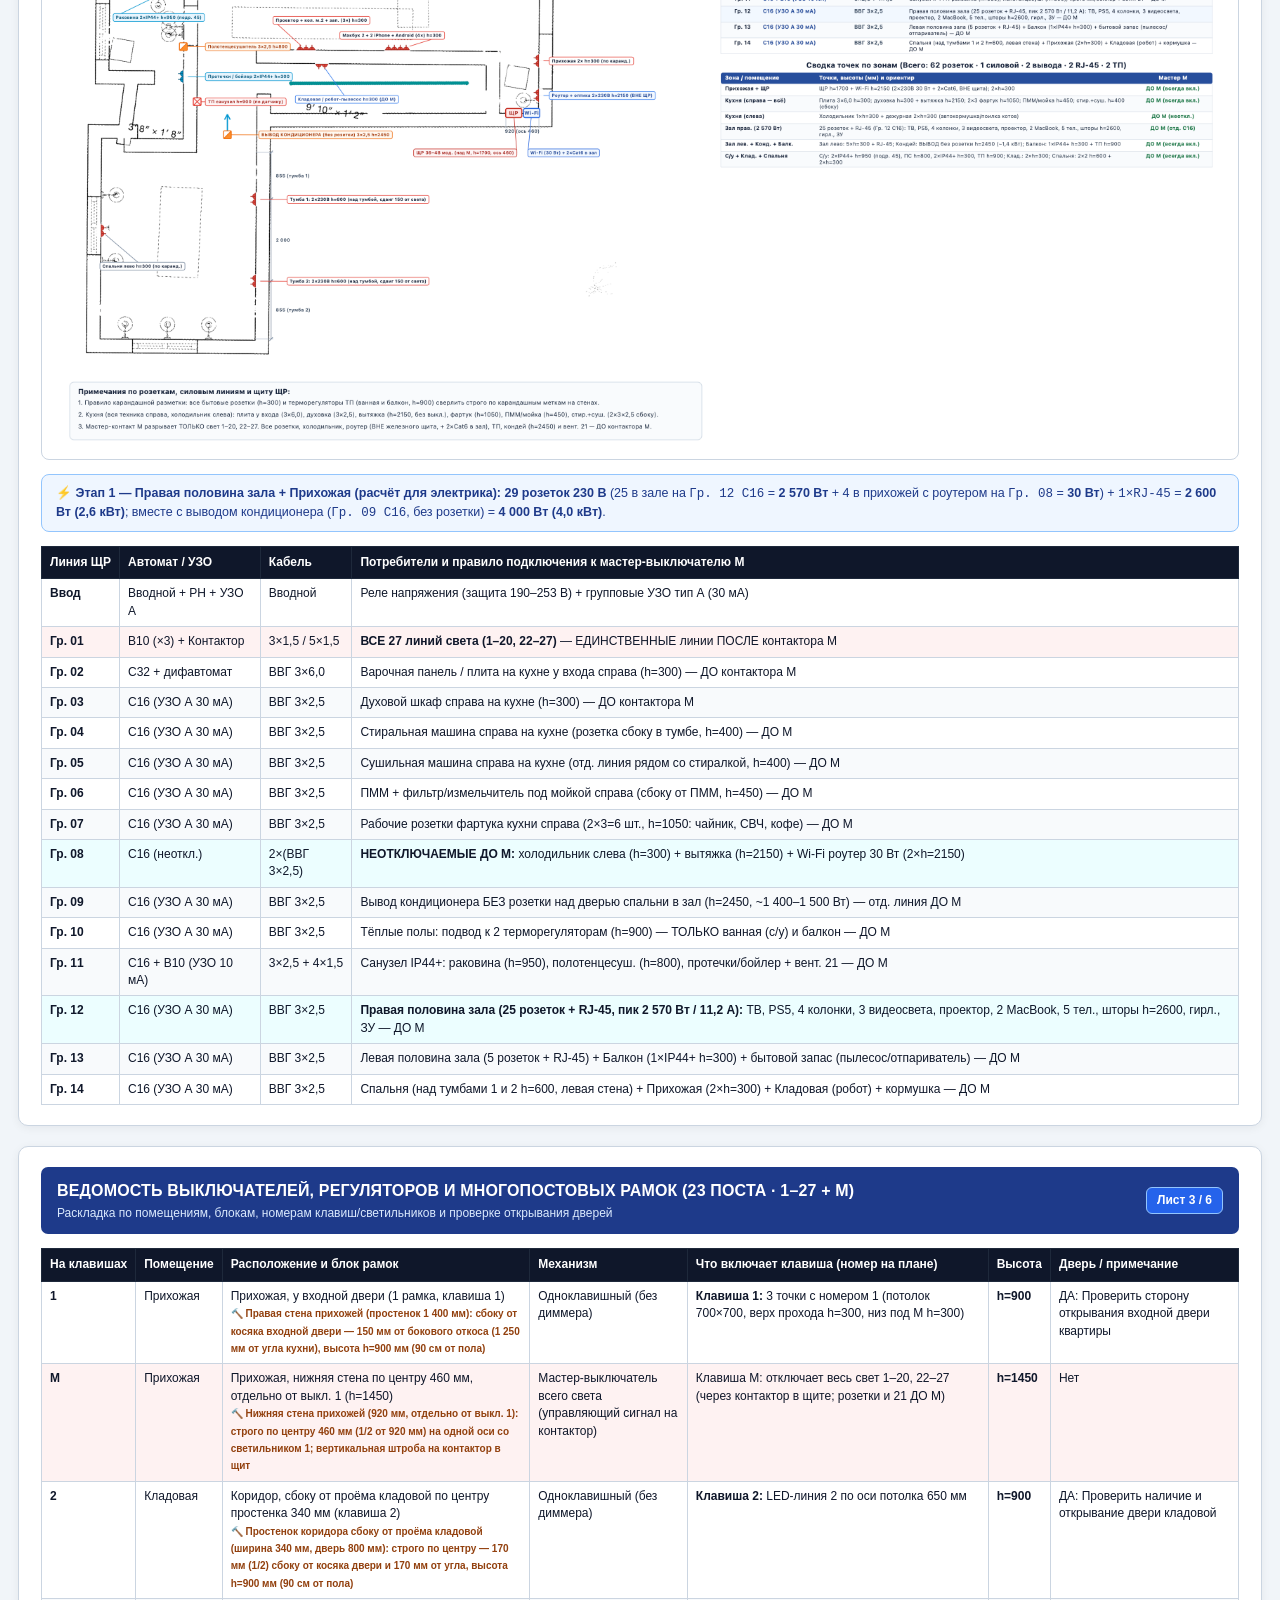
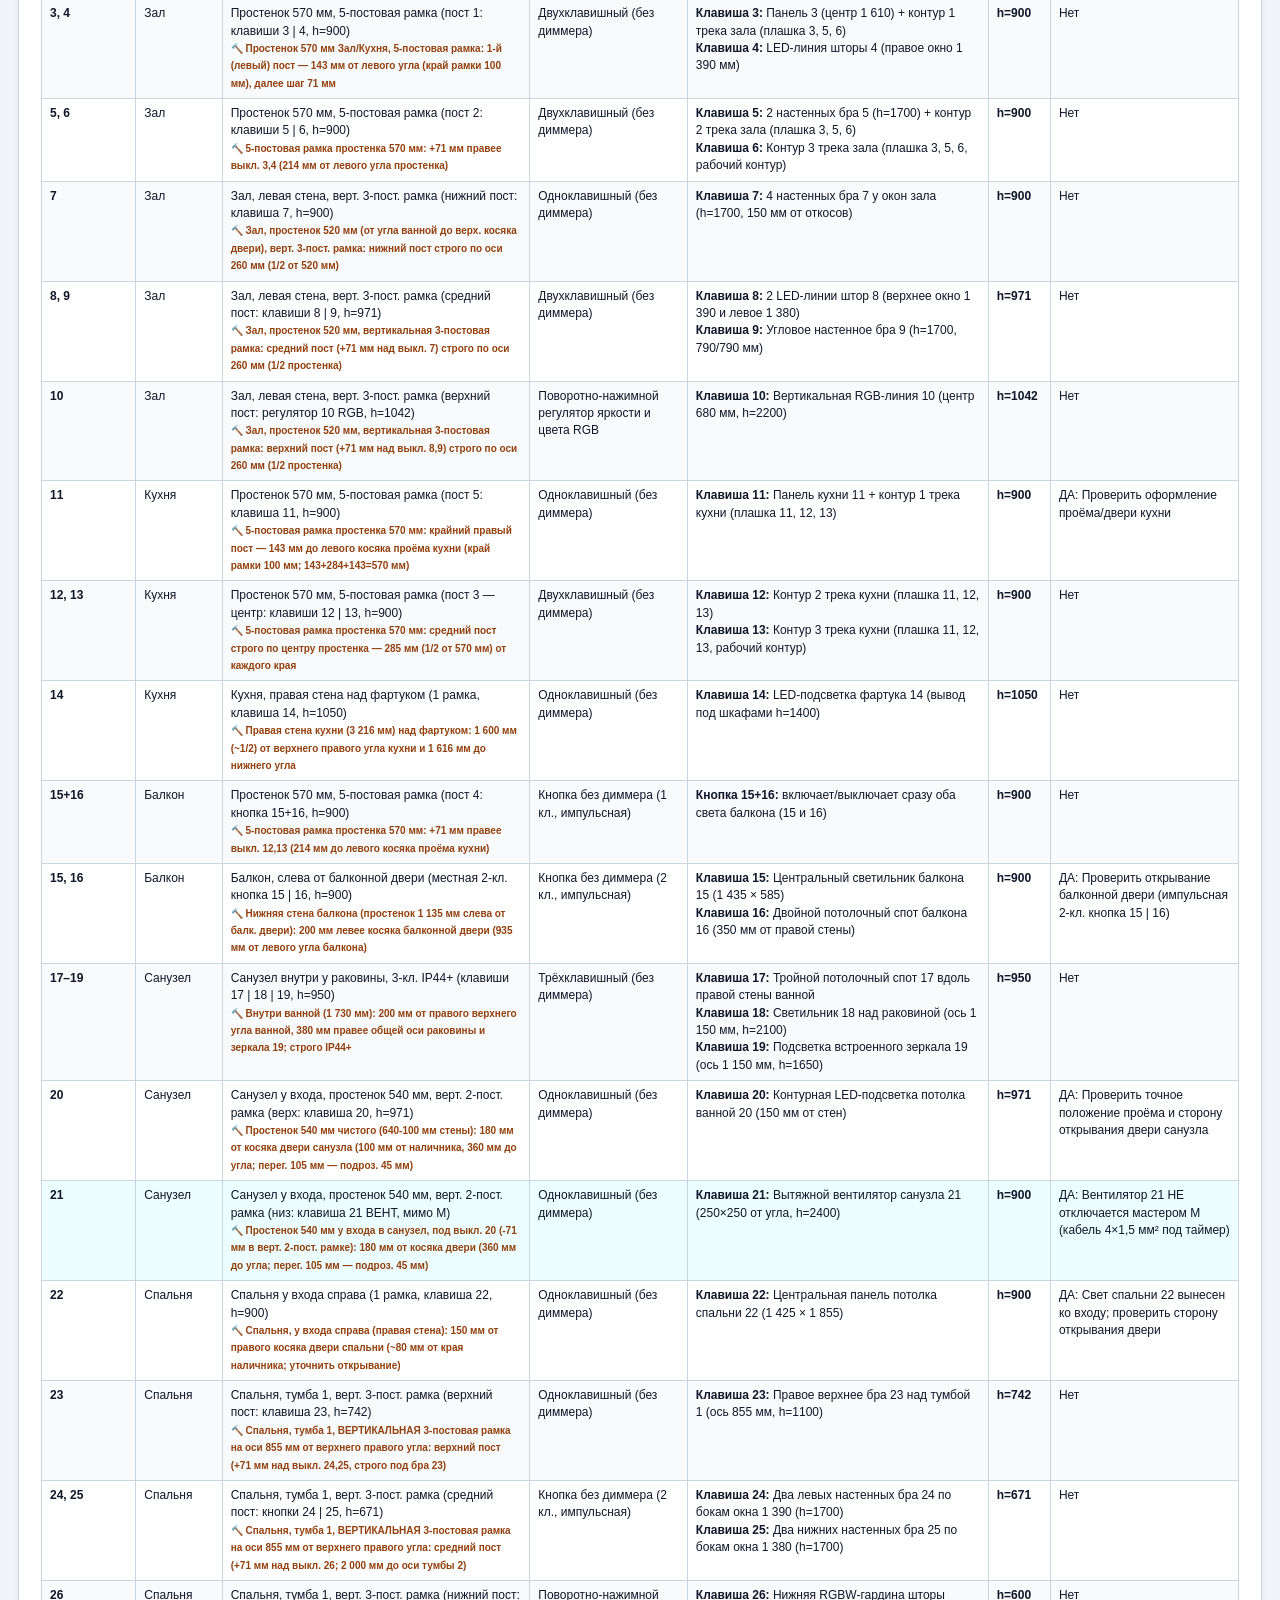
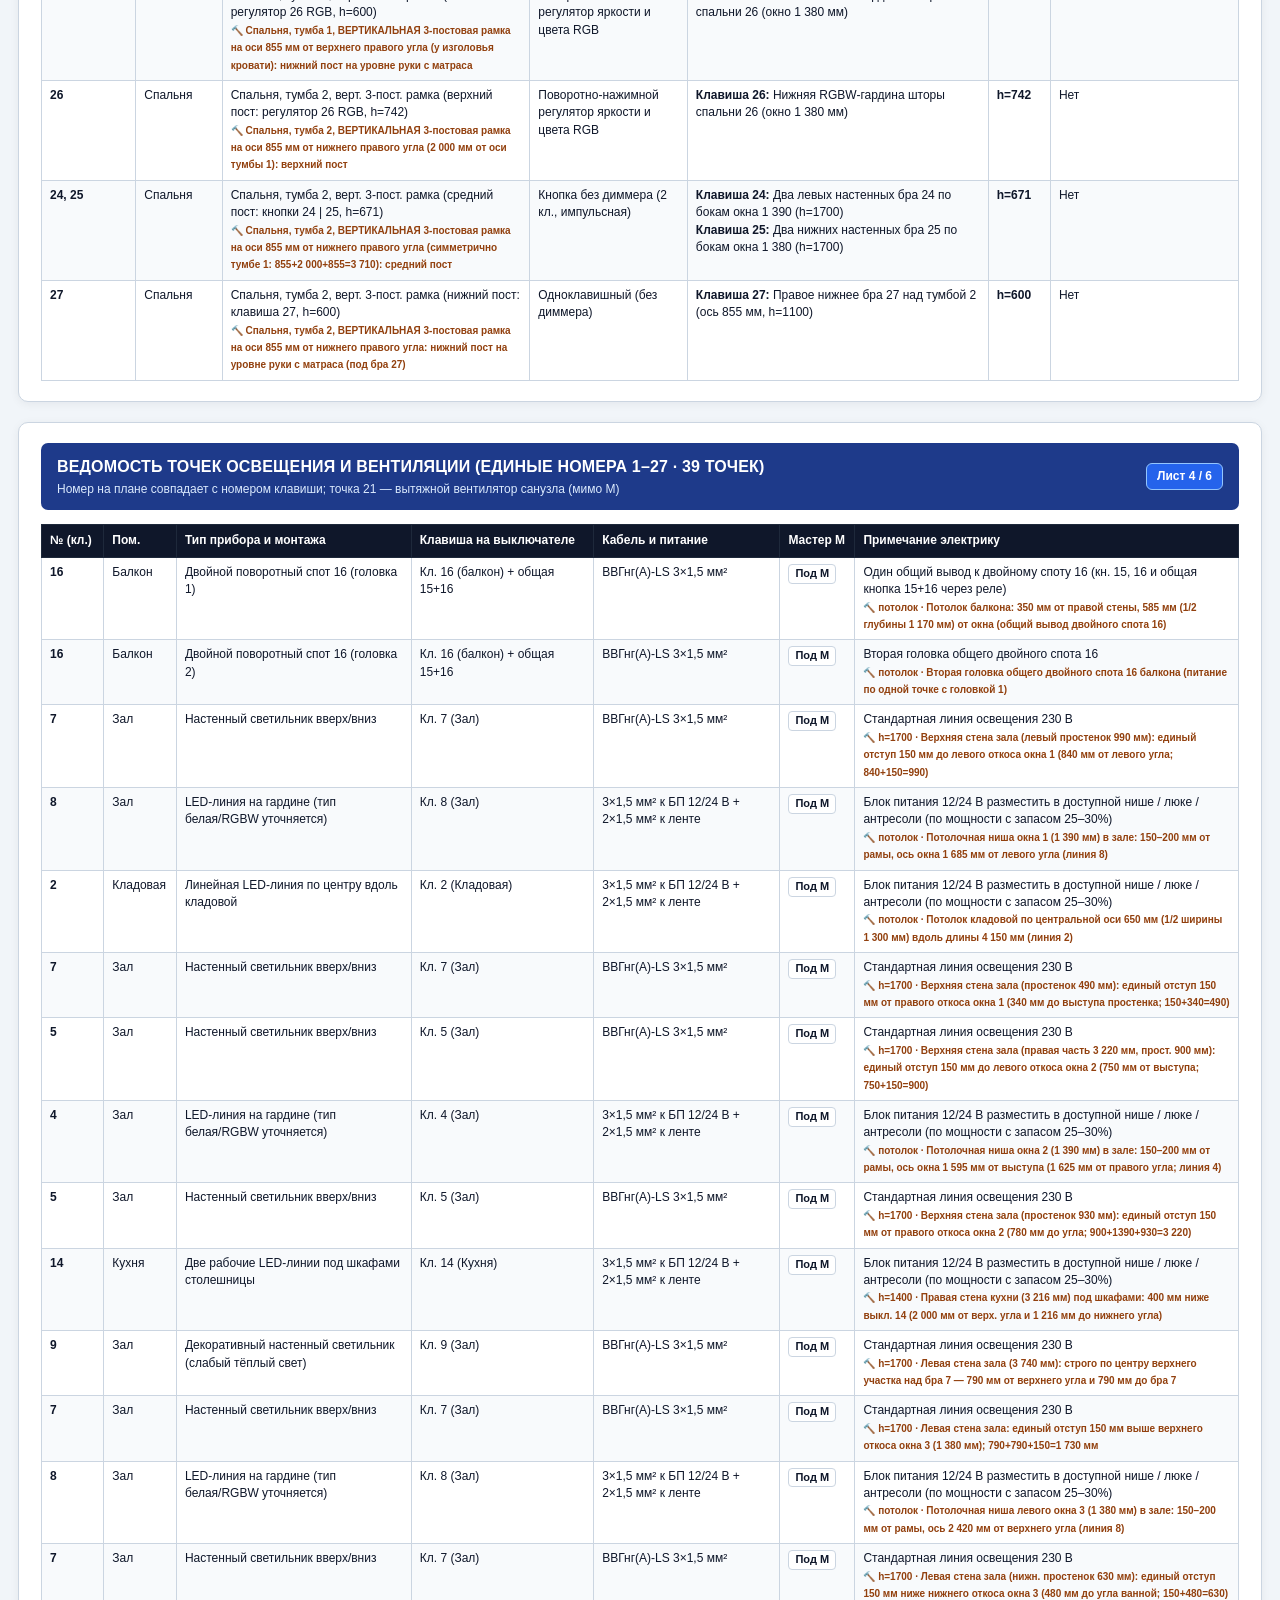
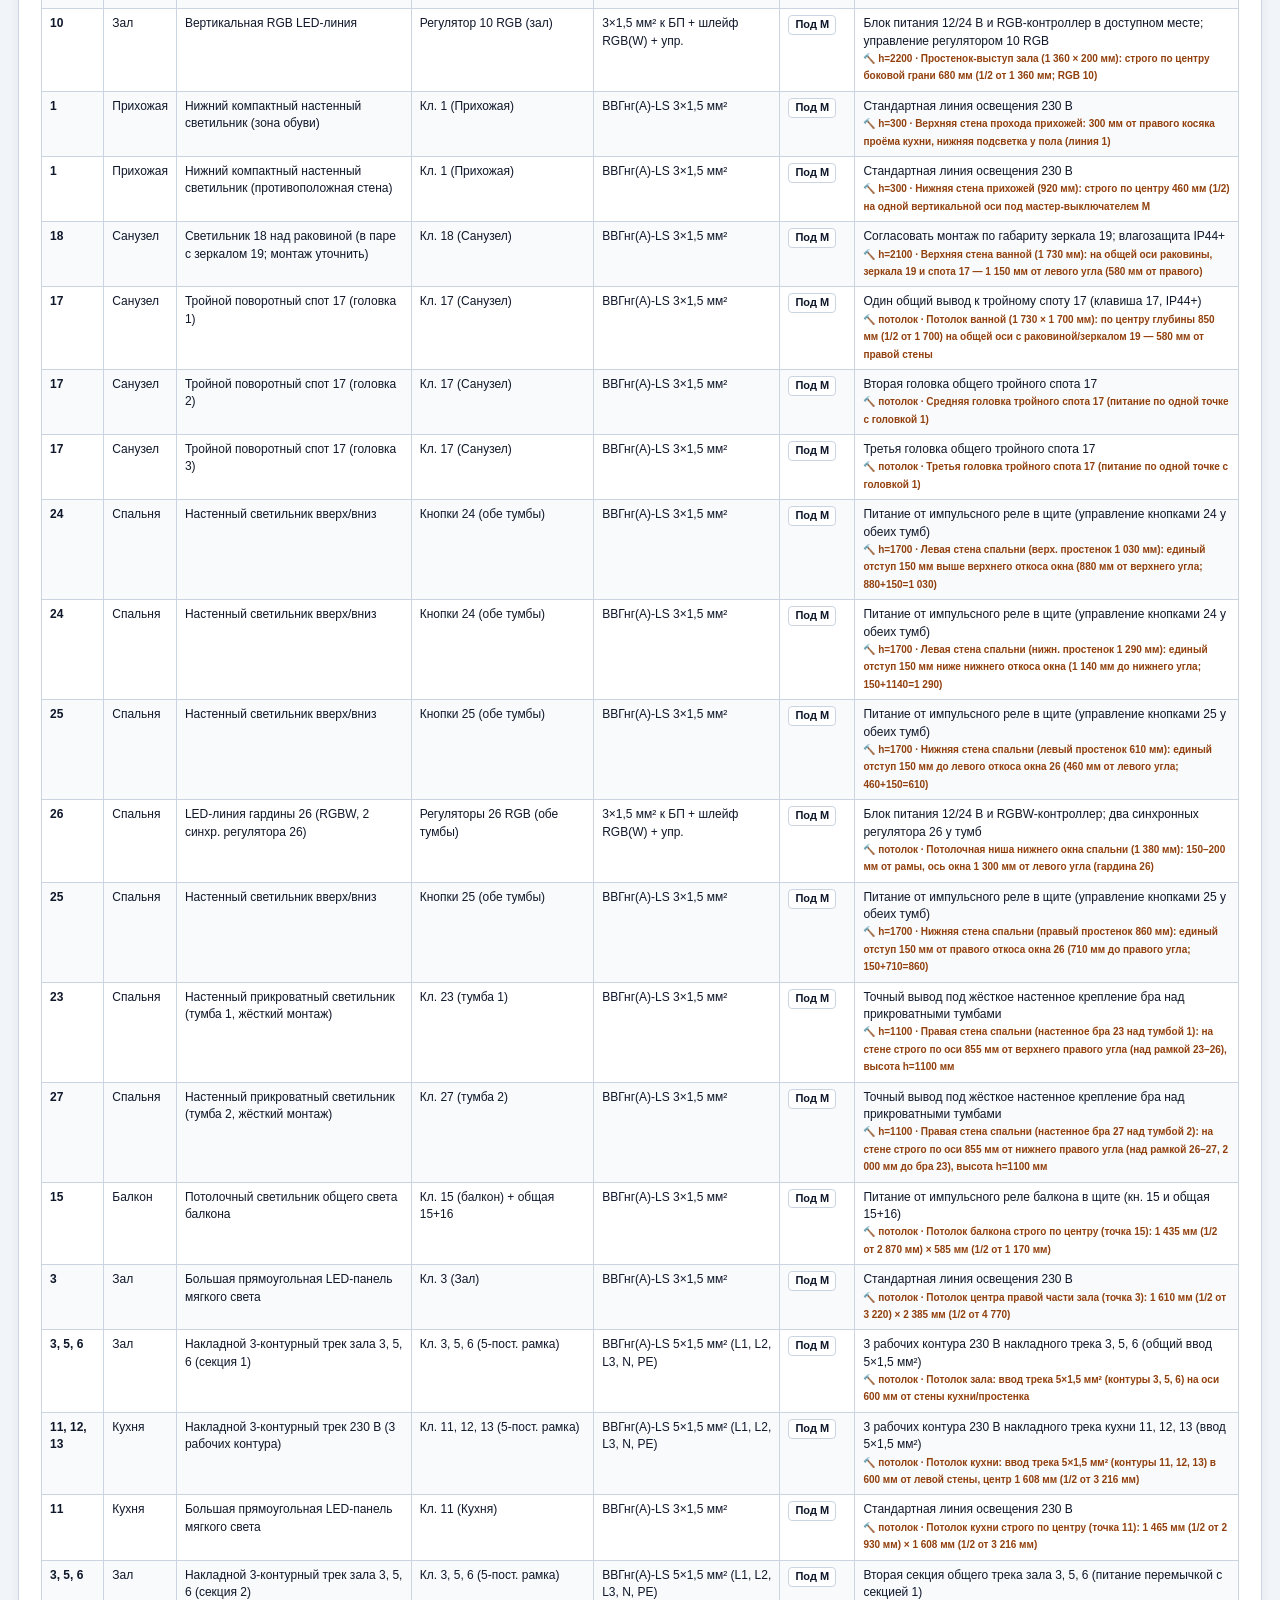
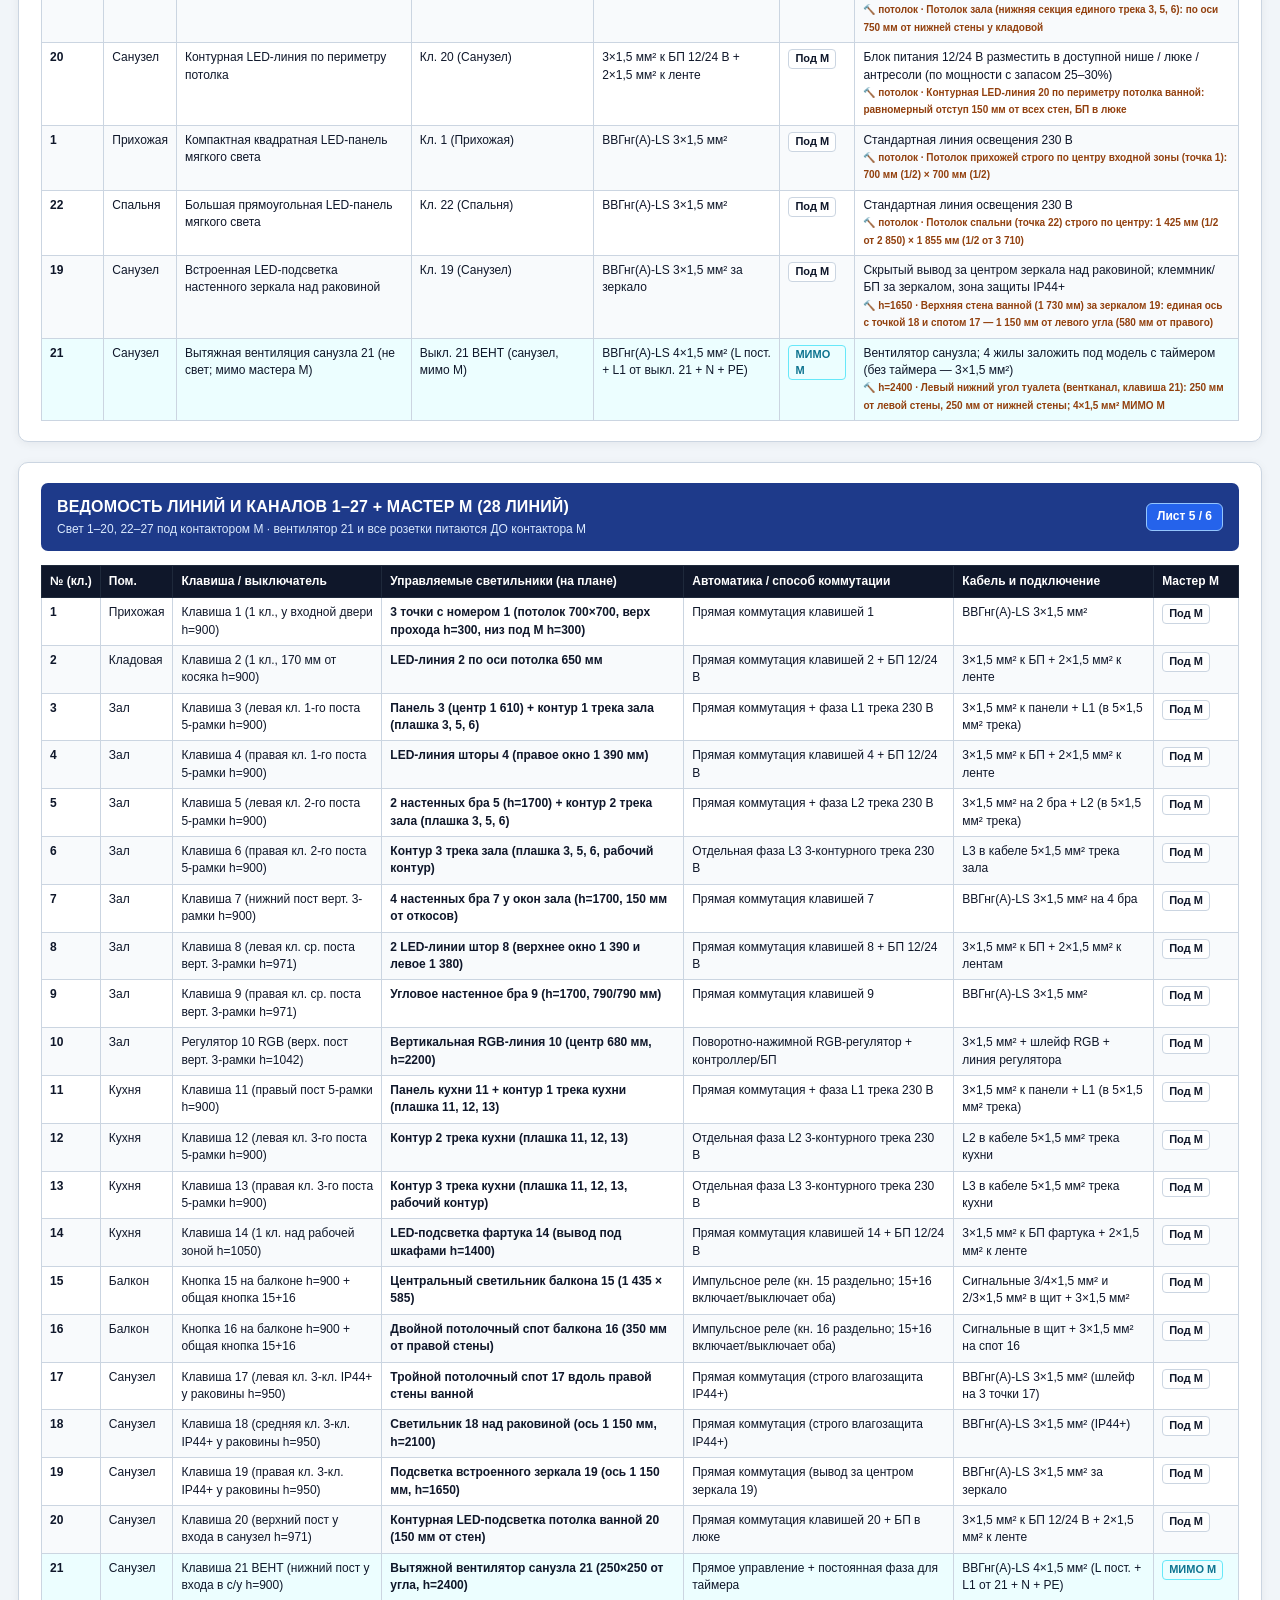
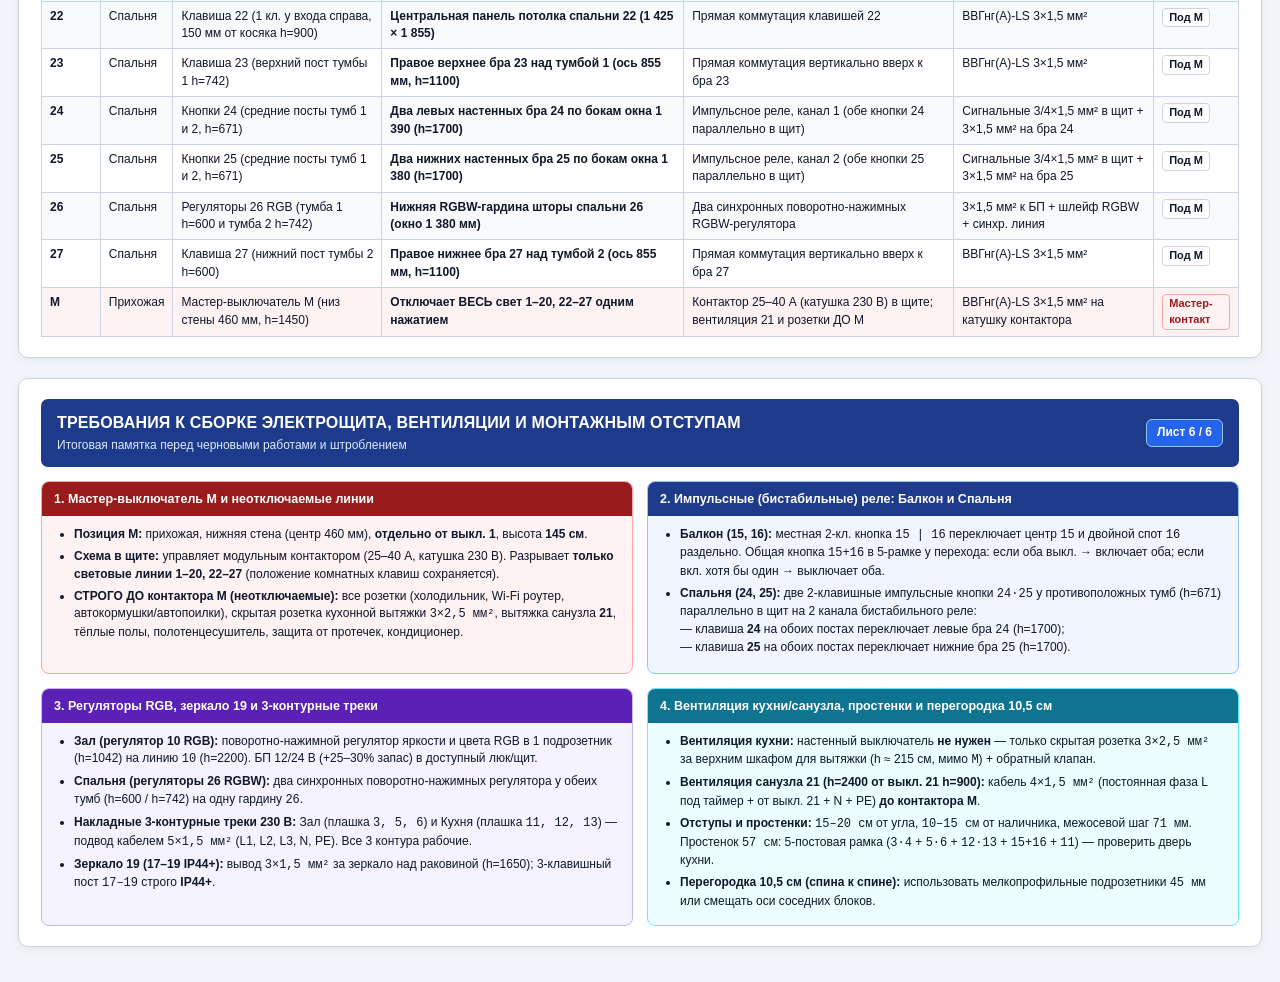
==== commit 97708d07: "Add interactive sockets & RJ-45 constructor (1-5 gang, heights h, wall offsets, ЩР groups, v=13)" ====
--- a/electrician.html
+++ b/electrician.html
@@ -274,16 +274,18 @@
       </nav>
     </div>
     <div class="toolbar-actions">
-      <a class="btn btn-back" href="assets/electrician_smartphone.html?v=12" download="Интерактивная_схема_для_смартфона.html">📱 Скачать на смартфон</a>
-      <a class="btn btn-file" href="assets/electrician_album_final.pdf?v=12" target="_blank">📄 Альбом PDF</a>
-      <a class="btn btn-file" href="assets/electrician_plan_final.png?v=12" target="_blank">🖼️ Чертёж PNG</a>
-      <a class="btn btn-file" href="assets/electrician_sockets_final.png?v=12" target="_blank">🔌 План розеток PNG</a>
-      <a class="btn btn-file" href="assets/electrician_tables_final.xlsx?v=12" download>📊 Excel</a>
-      <a class="btn btn-file" href="assets/electrician_points_final.csv?v=12" download>📋 CSV точки</a>
-      <a class="btn btn-file" href="assets/electrician_sockets_final.csv?v=12" download>🔌 CSV щит</a>
-      <a class="btn btn-file" href="assets/electrician_spec_final.md?v=12" target="_blank">📝 ТЗ (MD)</a>
+      <a class="btn btn-back" href="sockets.html?v=13">🔌 Интерактив розеток</a>
+      <a class="btn btn-back" href="assets/sockets_smartphone.html?v=13" download="10_Интерактивная_схема_розеток_для_смартфона.html">📱 Розетки на смартфон</a>
+      <a class="btn btn-back" href="assets/electrician_smartphone.html?v=13" download="Интерактивная_схема_для_смартфона.html">📱 Свет на смартфон</a>
+      <a class="btn btn-file" href="assets/electrician_album_final.pdf?v=13" target="_blank">📄 Альбом PDF</a>
+      <a class="btn btn-file" href="assets/electrician_plan_final.png?v=13" target="_blank">🖼️ Чертёж PNG</a>
+      <a class="btn btn-file" href="assets/electrician_sockets_final.png?v=13" target="_blank">🔌 План розеток PNG</a>
+      <a class="btn btn-file" href="assets/electrician_tables_final.xlsx?v=13" download>📊 Excel</a>
+      <a class="btn btn-file" href="assets/electrician_points_final.csv?v=13" download>📋 CSV точки</a>
+      <a class="btn btn-file" href="assets/electrician_sockets_final.csv?v=13" download>🔌 CSV щит</a>
+      <a class="btn btn-file" href="assets/electrician_spec_final.md?v=13" target="_blank">📝 ТЗ (MD)</a>
       <button type="button" class="btn btn-print" onclick="window.print()">🖨️ Печать / PDF</button>
-      <a class="btn btn-back" href="index.html?v=12">← Симулятор</a>
+      <a class="btn btn-back" href="index.html?v=13">← Симулятор света</a>
     </div>
   </header>
 
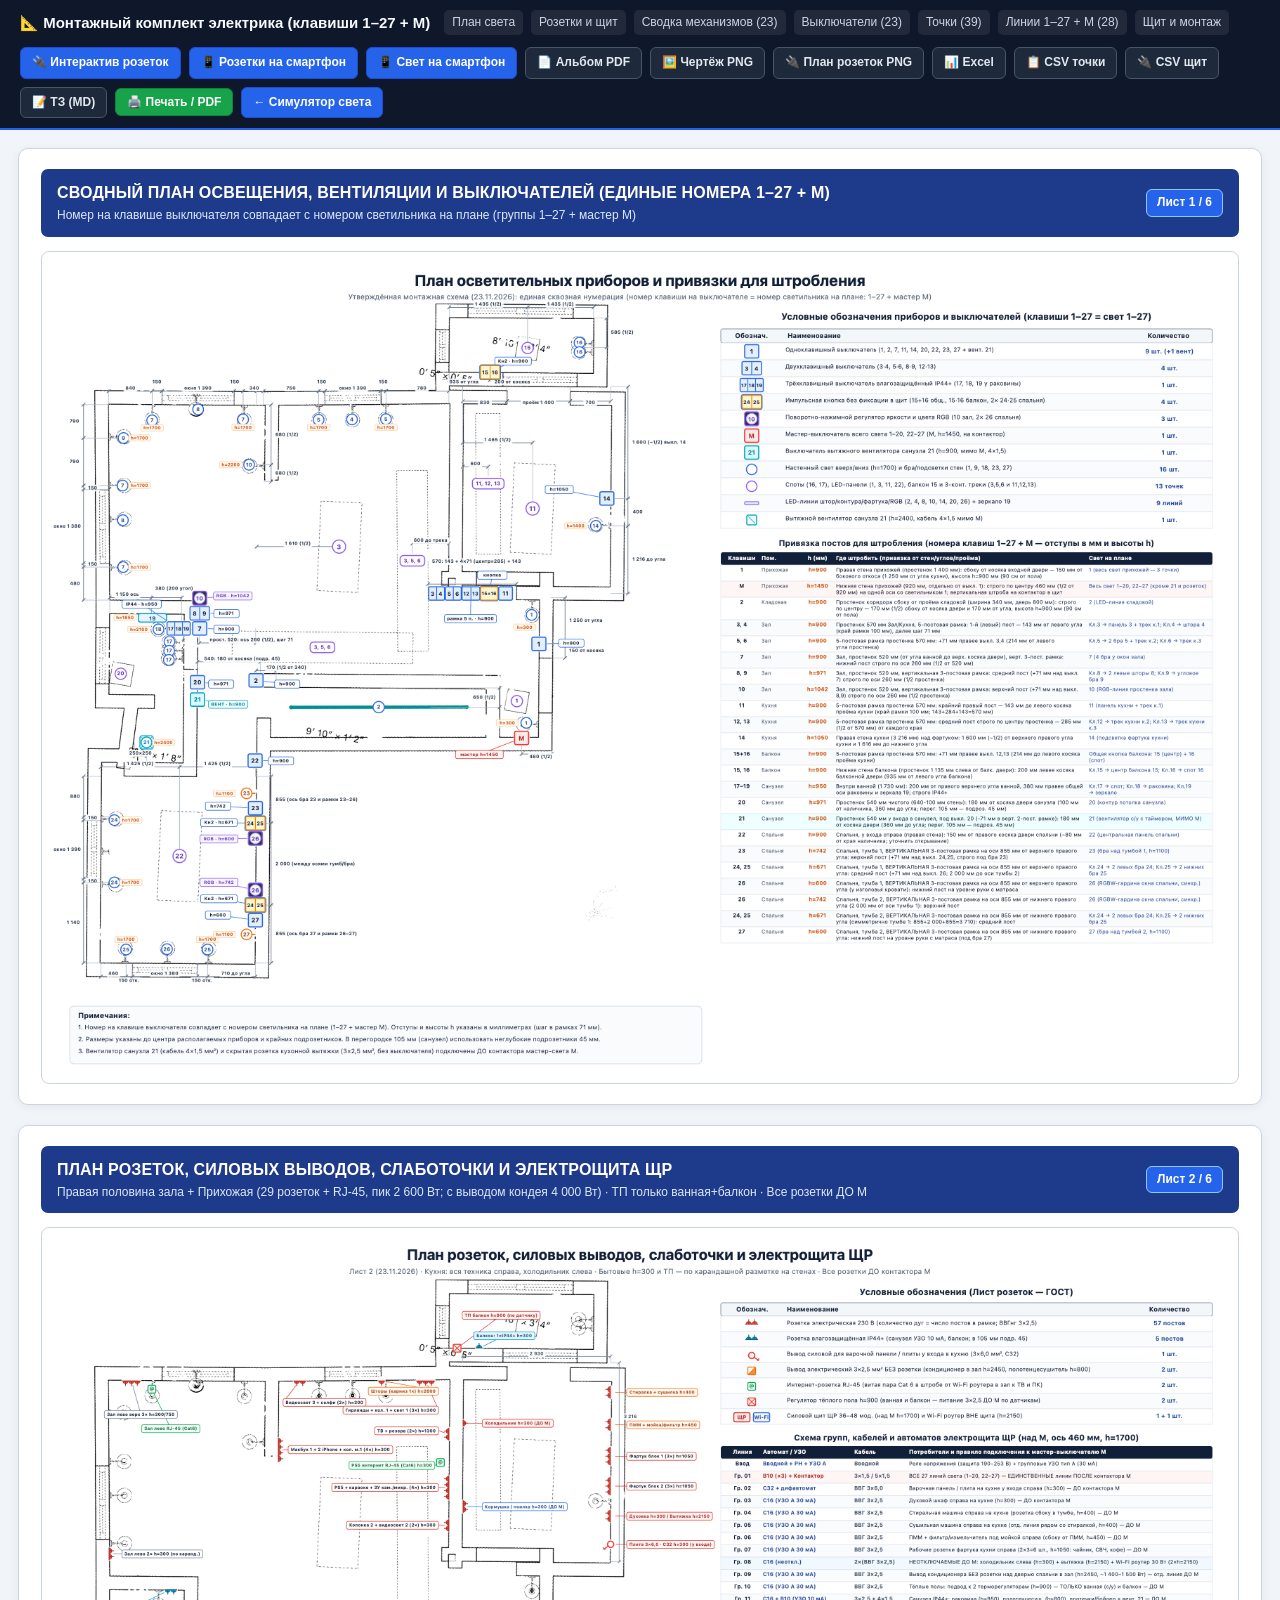
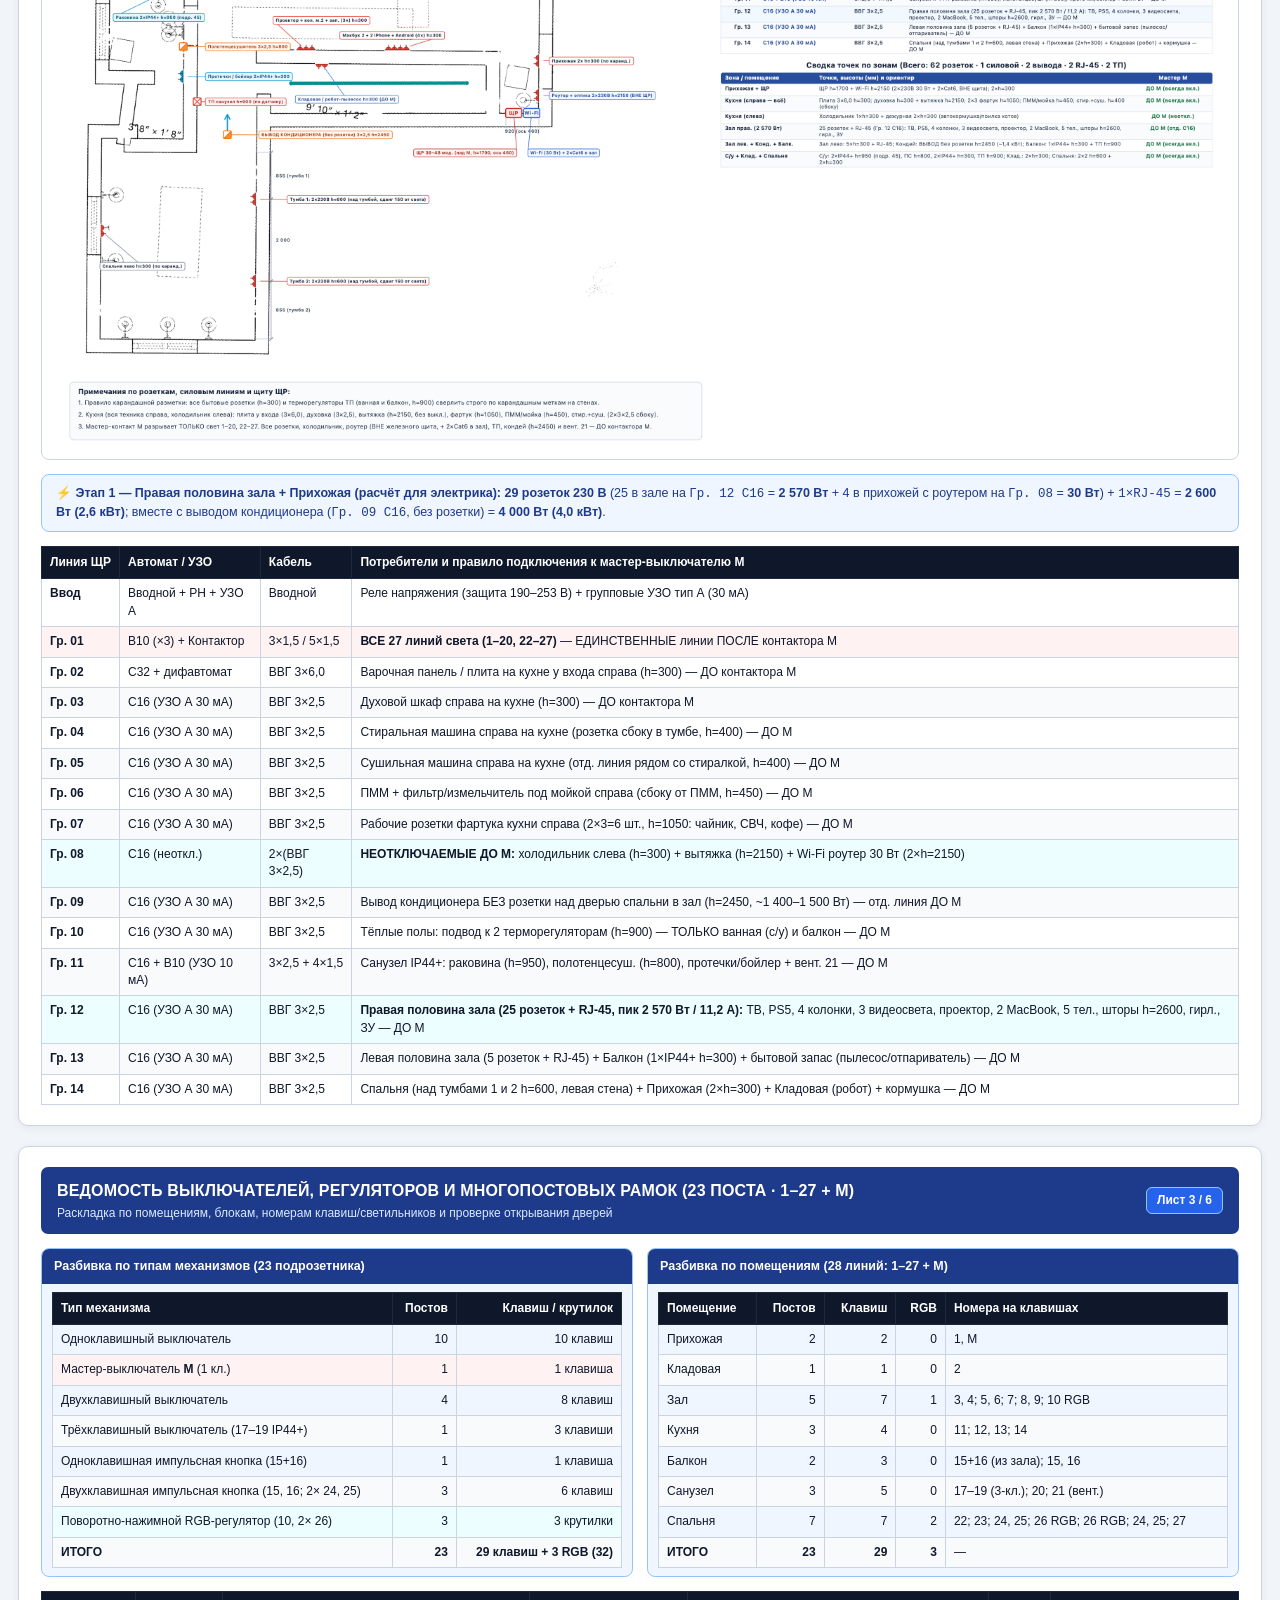
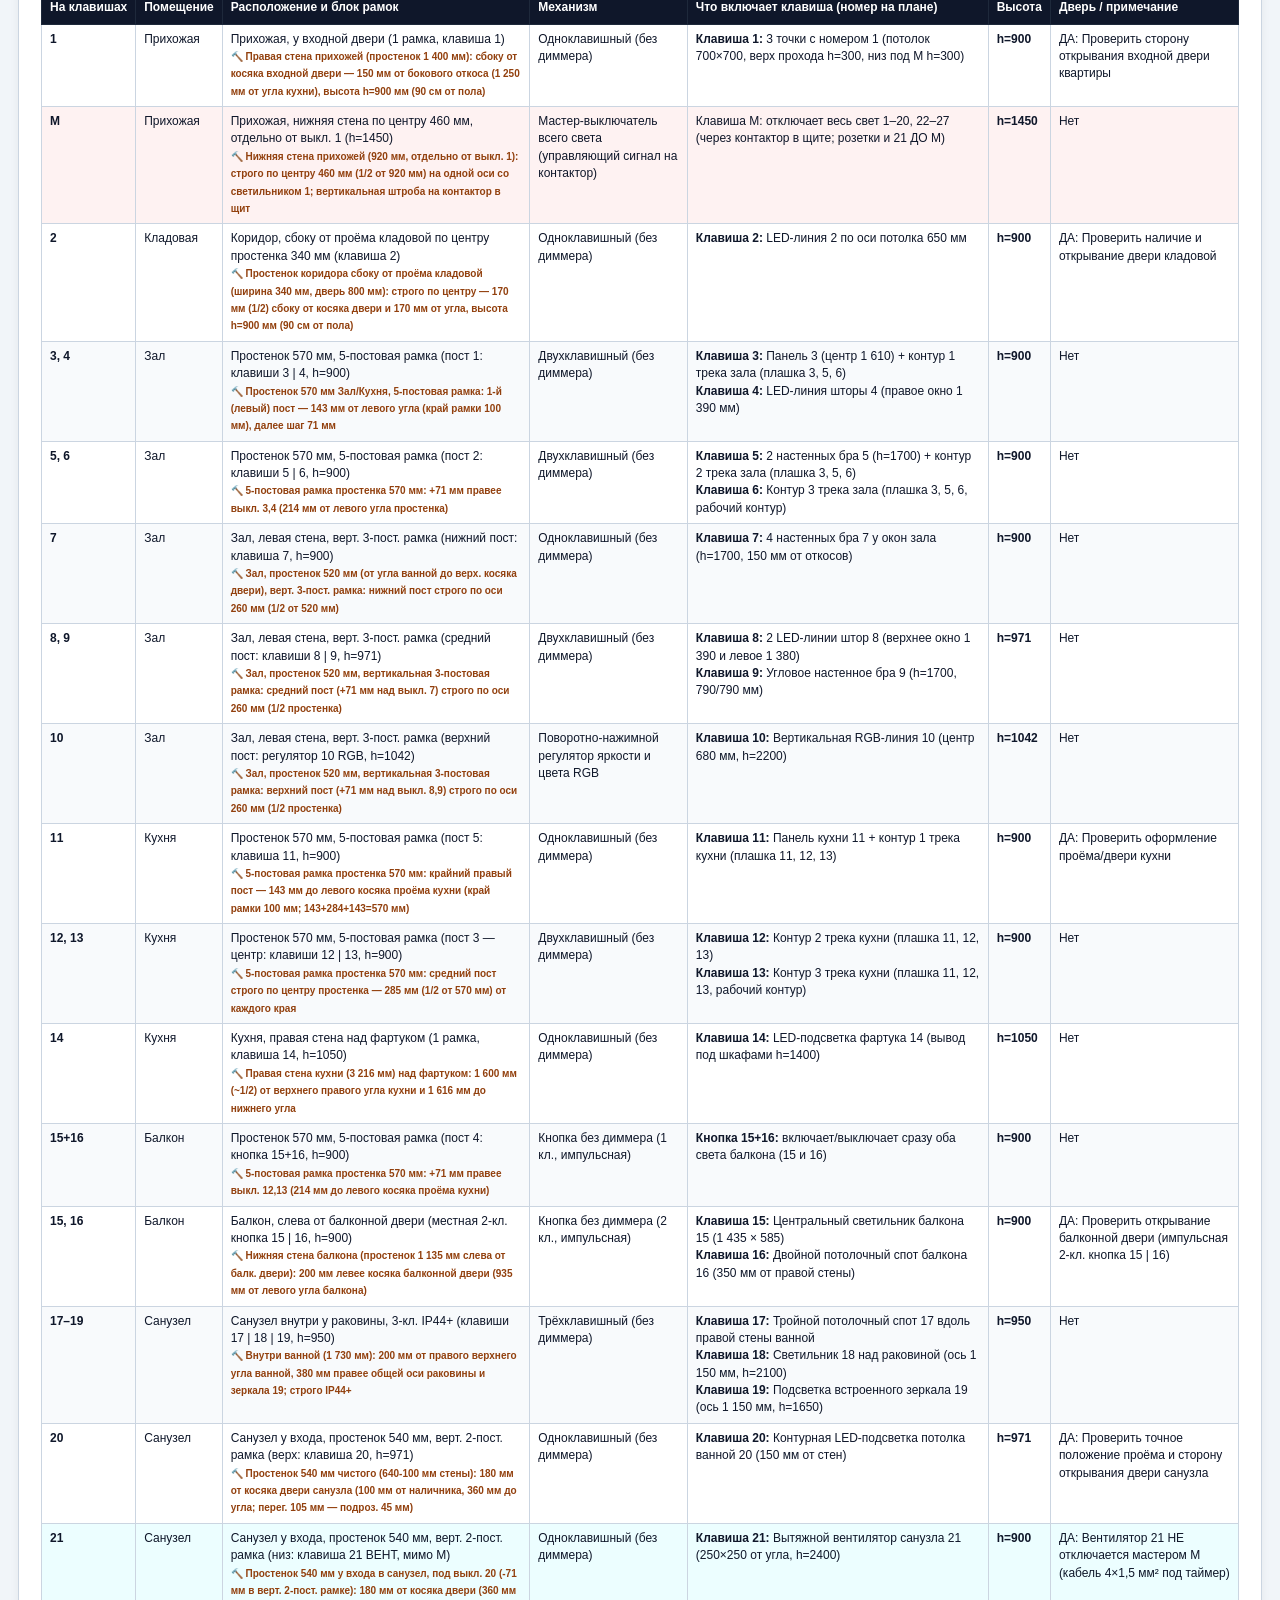
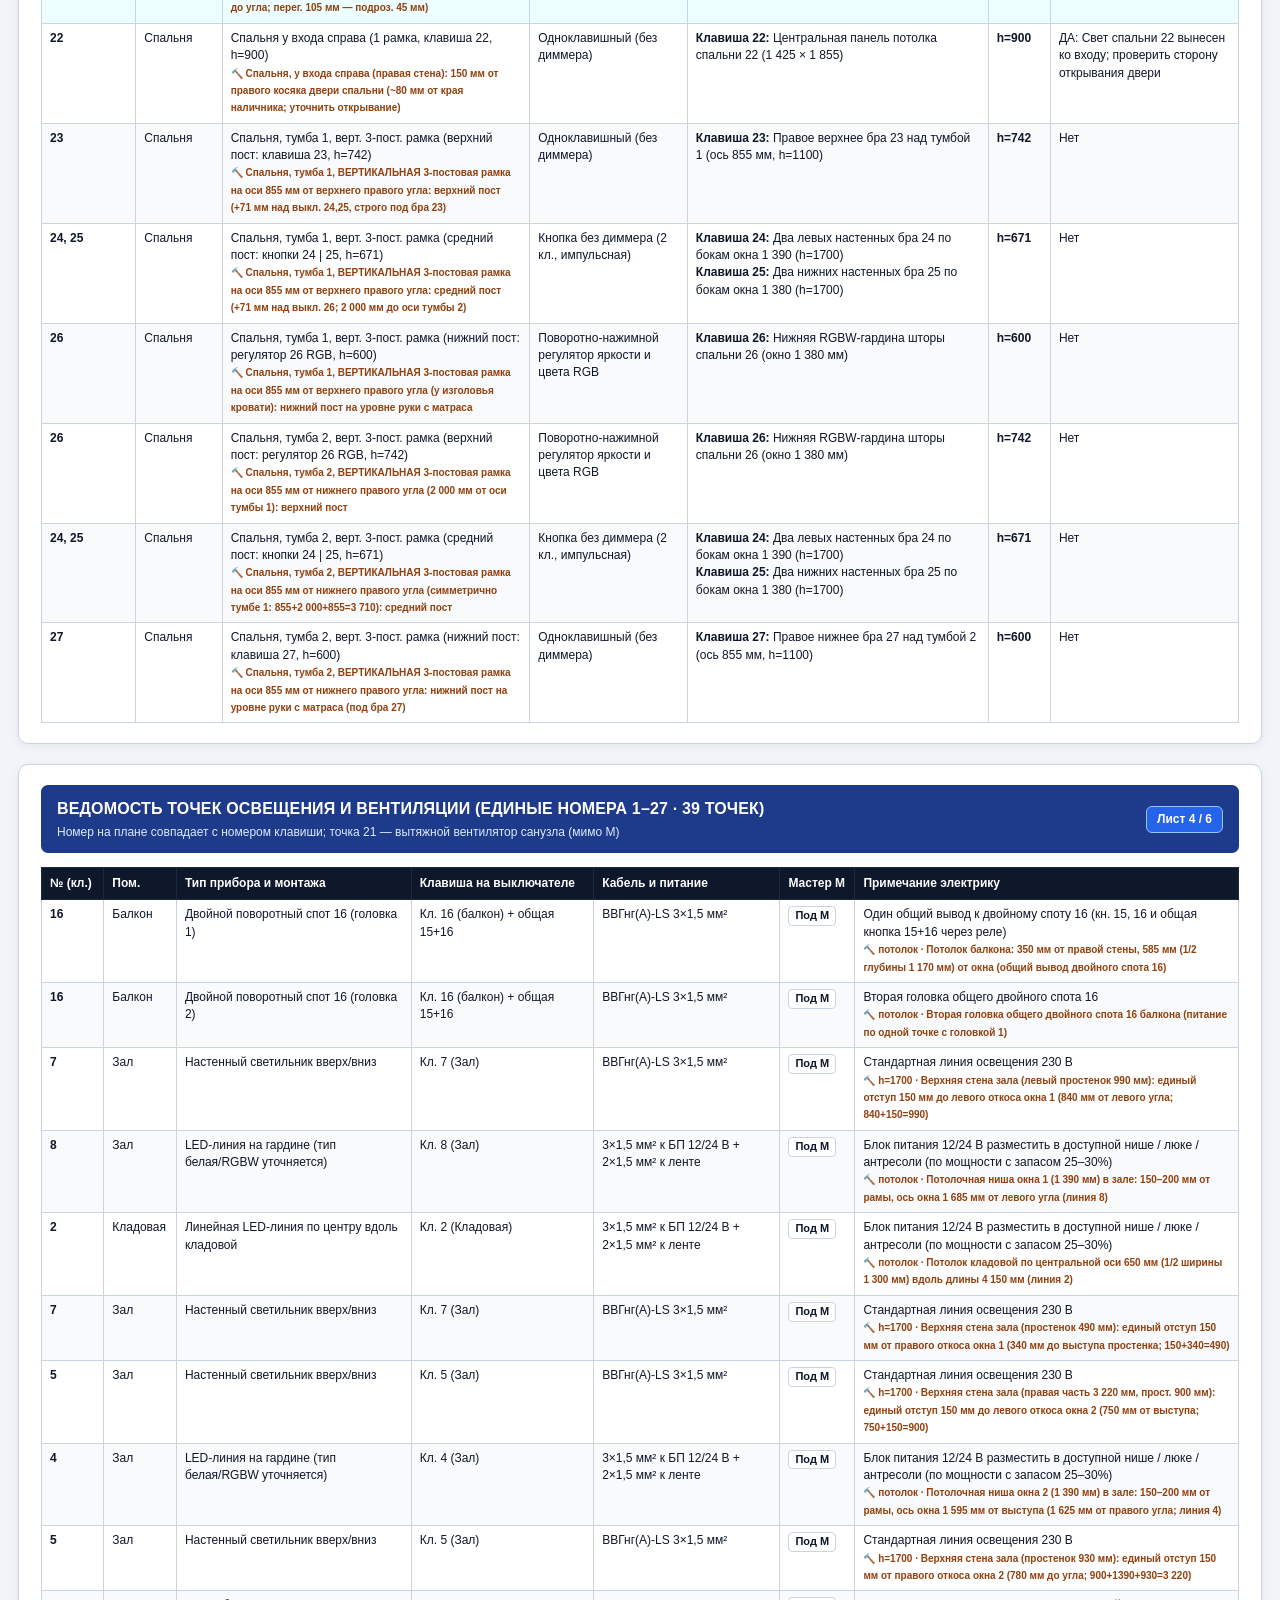
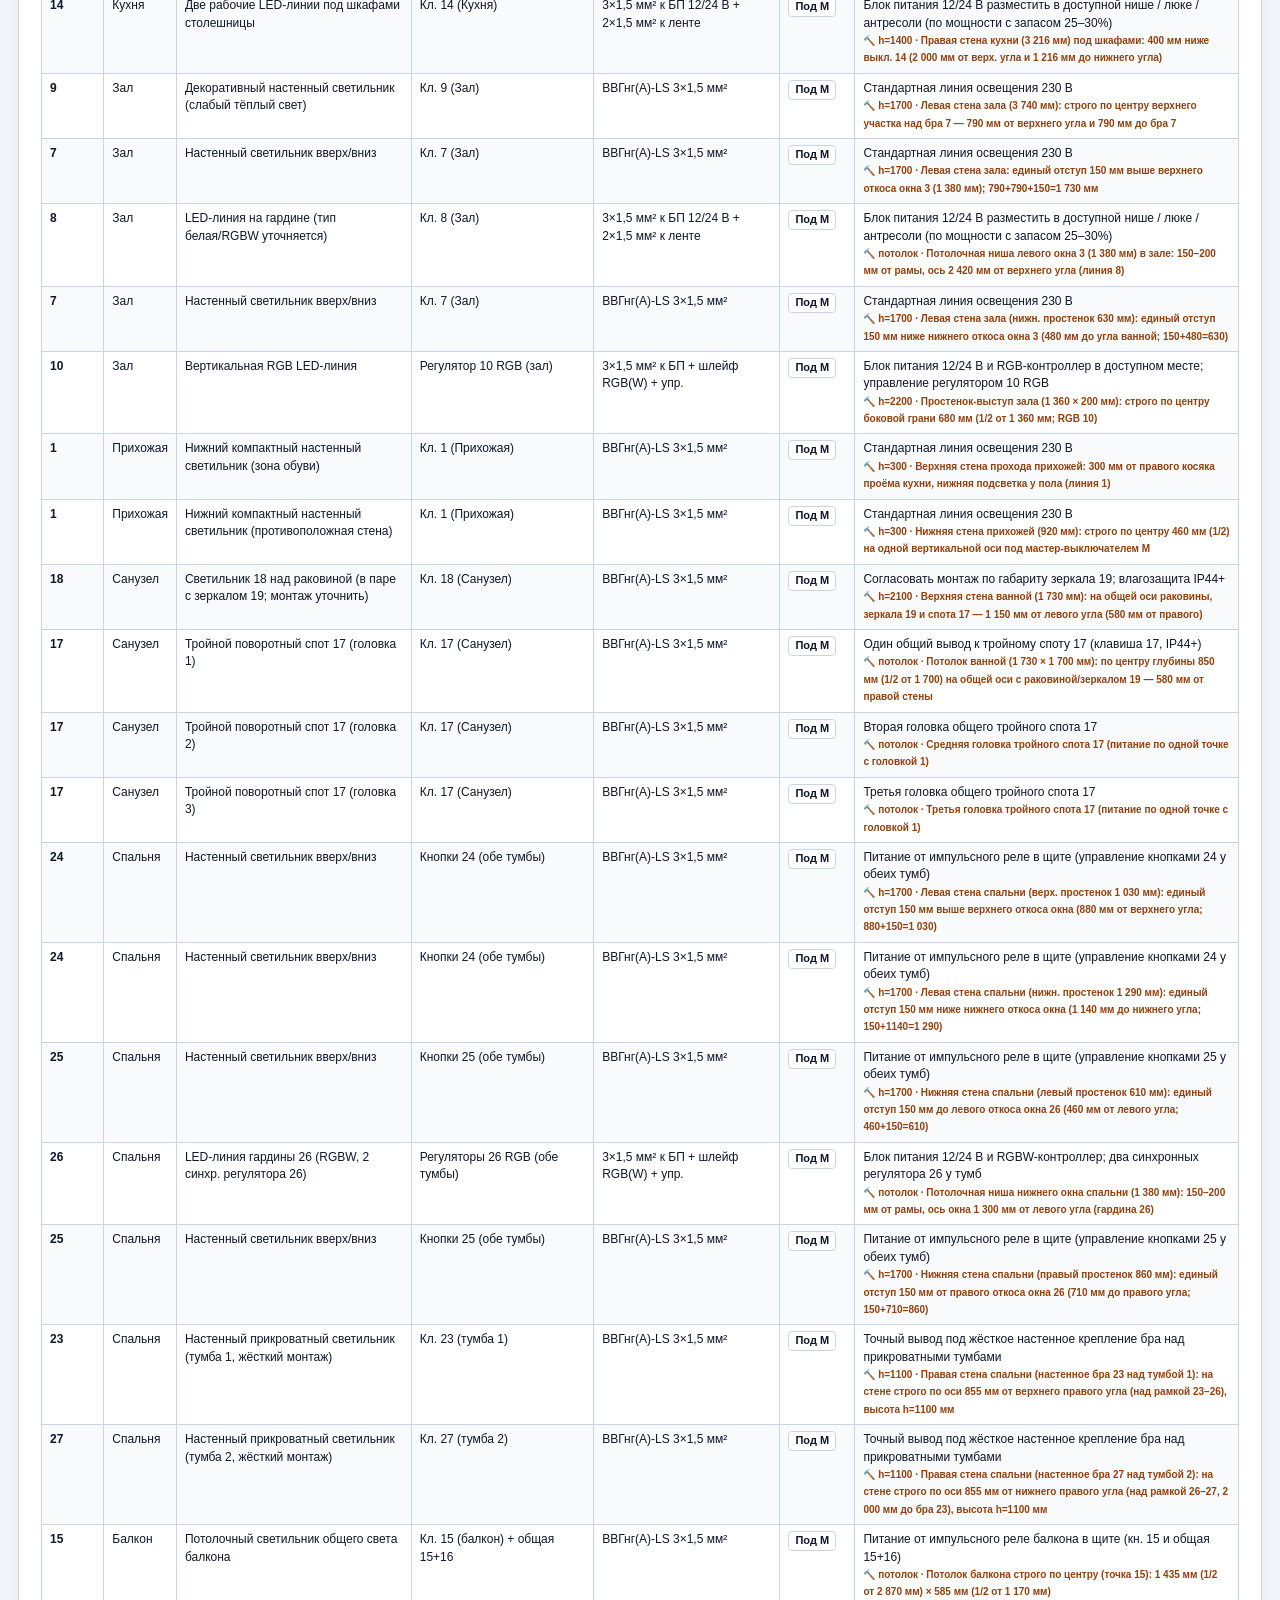
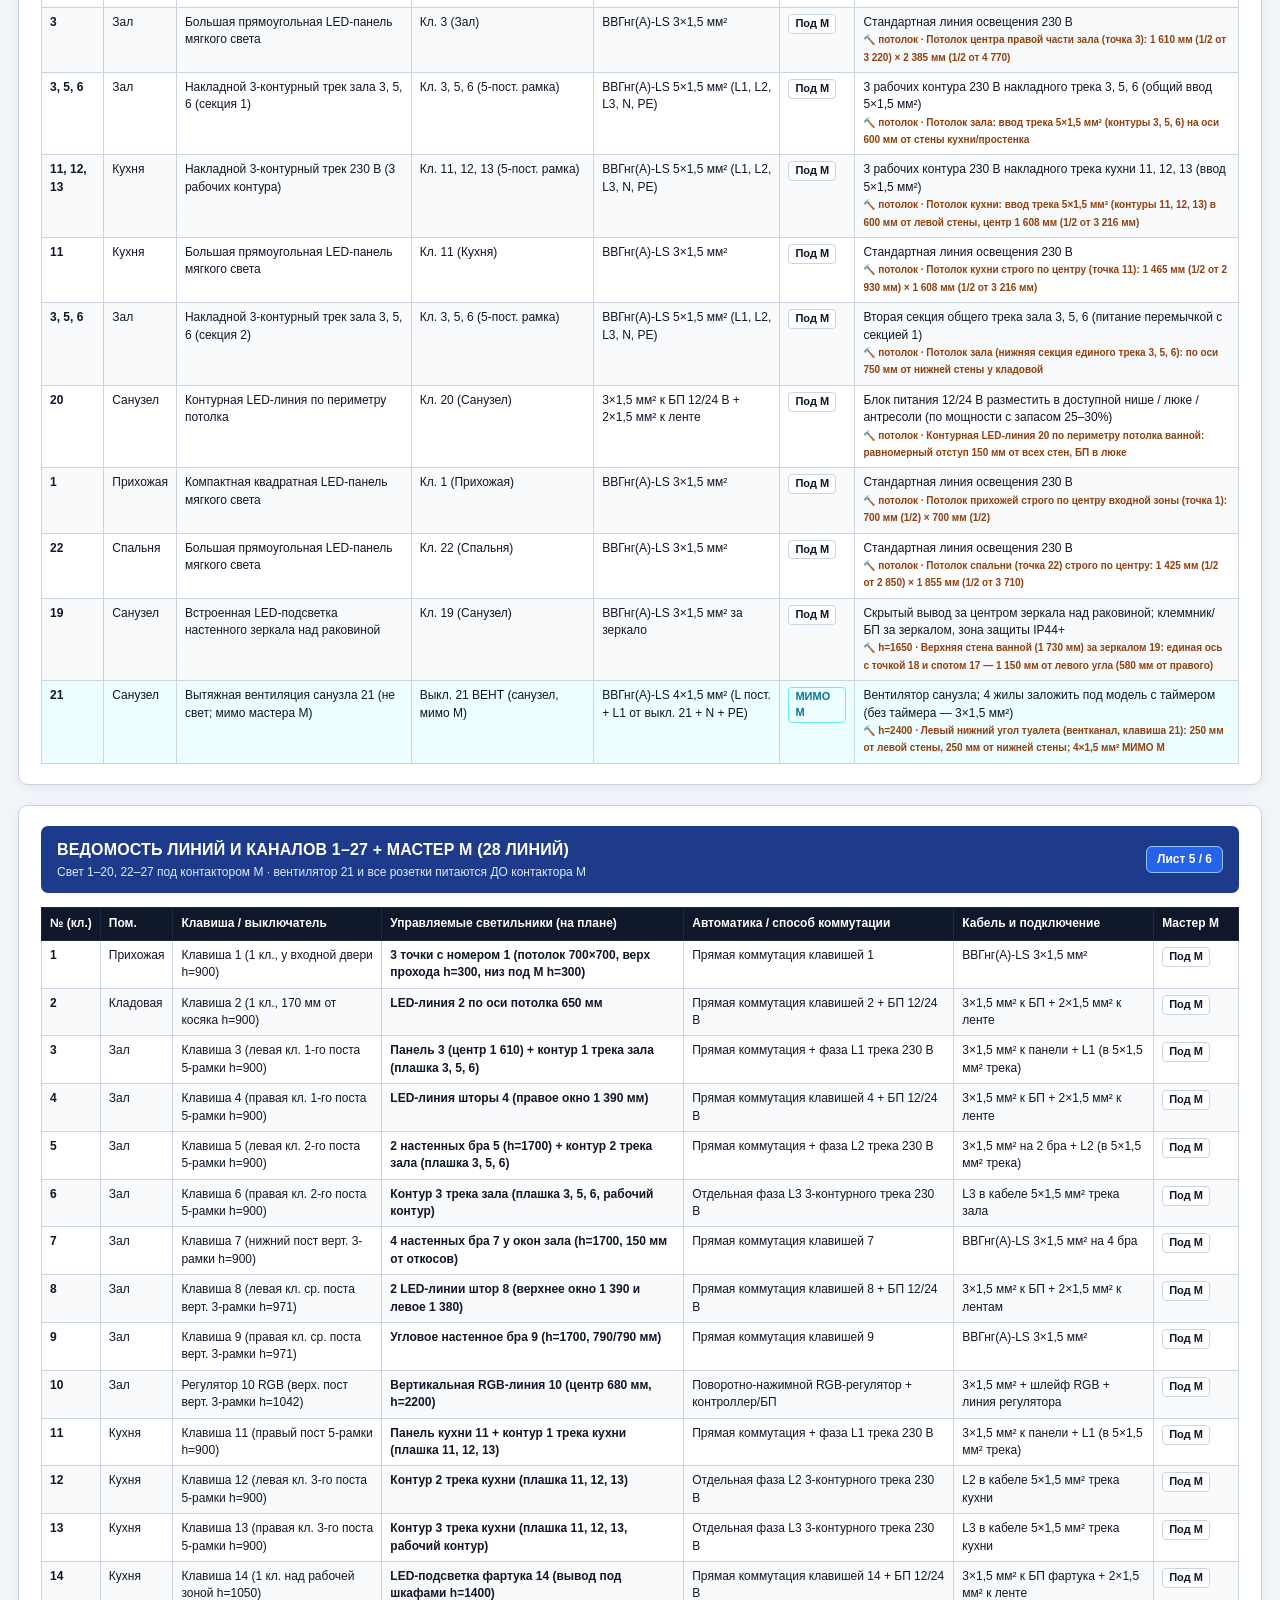
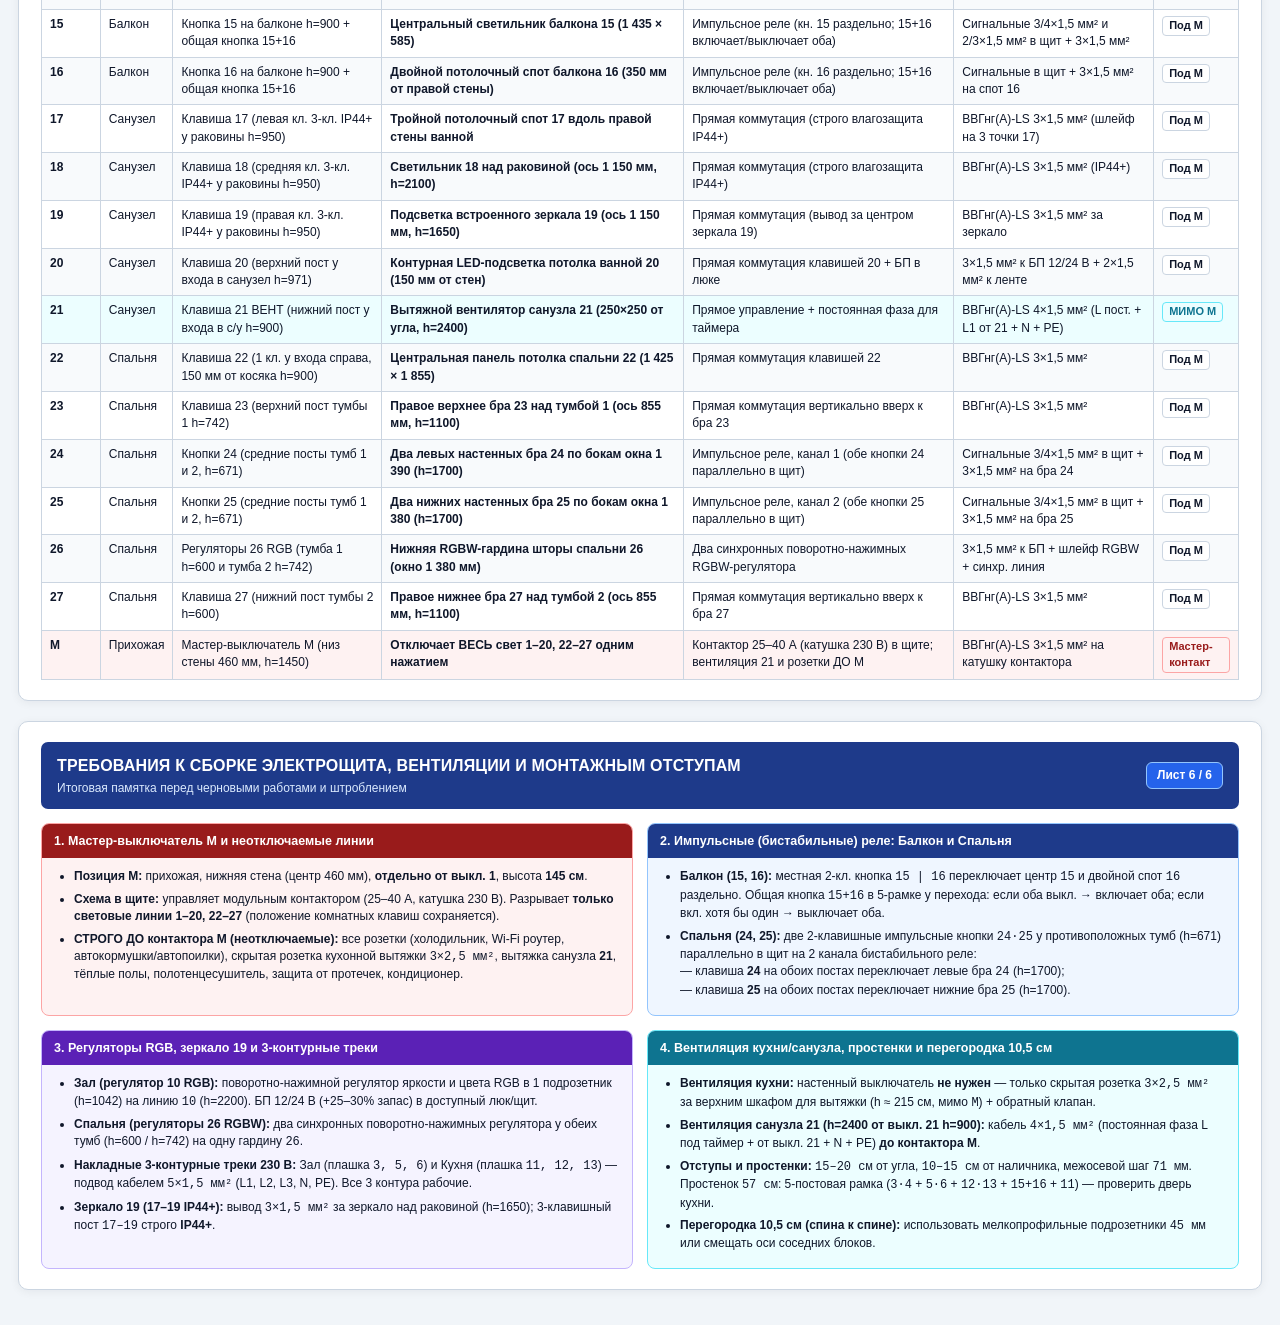
==== commit 9de56321: "v16: add anchorable mechanisms and rooms summary table to electrician.html" ====
--- a/electrician.html
+++ b/electrician.html
@@ -267,6 +267,7 @@
       <nav class="nav-links">
         <a href="#sec-plan">План света</a>
         <a href="#sec-sockets">Розетки и щит</a>
+        <a href="#sec-mechanisms-summary">Сводка механизмов (23)</a>
         <a href="#sec-switches">Выключатели (23)</a>
         <a href="#sec-fixtures">Точки (39)</a>
         <a href="#sec-groups">Линии 1–27 + М (28)</a>
@@ -274,18 +275,18 @@
       </nav>
     </div>
     <div class="toolbar-actions">
-      <a class="btn btn-back" href="sockets.html?v=13">🔌 Интерактив розеток</a>
-      <a class="btn btn-back" href="assets/sockets_smartphone.html?v=13" download="10_Интерактивная_схема_розеток_для_смартфона.html">📱 Розетки на смартфон</a>
-      <a class="btn btn-back" href="assets/electrician_smartphone.html?v=13" download="Интерактивная_схема_для_смартфона.html">📱 Свет на смартфон</a>
-      <a class="btn btn-file" href="assets/electrician_album_final.pdf?v=13" target="_blank">📄 Альбом PDF</a>
-      <a class="btn btn-file" href="assets/electrician_plan_final.png?v=13" target="_blank">🖼️ Чертёж PNG</a>
-      <a class="btn btn-file" href="assets/electrician_sockets_final.png?v=13" target="_blank">🔌 План розеток PNG</a>
-      <a class="btn btn-file" href="assets/electrician_tables_final.xlsx?v=13" download>📊 Excel</a>
-      <a class="btn btn-file" href="assets/electrician_points_final.csv?v=13" download>📋 CSV точки</a>
-      <a class="btn btn-file" href="assets/electrician_sockets_final.csv?v=13" download>🔌 CSV щит</a>
-      <a class="btn btn-file" href="assets/electrician_spec_final.md?v=13" target="_blank">📝 ТЗ (MD)</a>
+      <a class="btn btn-back" href="sockets.html?v=15">🔌 Интерактив розеток</a>
+      <a class="btn btn-back" href="assets/sockets_smartphone.html?v=15" download="10_Интерактивная_схема_розеток_для_смартфона.html">📱 Розетки на смартфон</a>
+      <a class="btn btn-back" href="assets/electrician_smartphone.html?v=15" download="Интерактивная_схема_для_смартфона.html">📱 Свет на смартфон</a>
+      <a class="btn btn-file" href="assets/electrician_album_final.pdf?v=15" target="_blank">📄 Альбом PDF</a>
+      <a class="btn btn-file" href="assets/electrician_plan_final.png?v=15" target="_blank">🖼️ Чертёж PNG</a>
+      <a class="btn btn-file" href="assets/electrician_sockets_final.png?v=15" target="_blank">🔌 План розеток PNG</a>
+      <a class="btn btn-file" href="assets/electrician_tables_final.xlsx?v=15" download>📊 Excel</a>
+      <a class="btn btn-file" href="assets/electrician_points_final.csv?v=15" download>📋 CSV точки</a>
+      <a class="btn btn-file" href="assets/electrician_sockets_final.csv?v=15" download>🔌 CSV щит</a>
+      <a class="btn btn-file" href="assets/electrician_spec_final.md?v=15" target="_blank">📝 ТЗ (MD)</a>
       <button type="button" class="btn btn-print" onclick="window.print()">🖨️ Печать / PDF</button>
-      <a class="btn btn-back" href="index.html?v=13">← Симулятор света</a>
+      <a class="btn btn-back" href="index.html?v=15">← Симулятор света</a>
     </div>
   </header>
 
@@ -355,6 +356,58 @@
           <p>Раскладка по помещениям, блокам, номерам клавиш/светильников и проверке открывания дверей</p>
         </div>
         <span class="sheet-badge">Лист 3 / 6</span>
+      </div>
+      <div id="sec-mechanisms-summary" class="cards-grid" style="margin-bottom: 14px;">
+        <div class="card is-blue">
+          <div class="card-hdr">Разбивка по типам механизмов (23 подрозетника)</div>
+          <div class="card-body" style="padding: 8px 10px;">
+            <table>
+              <thead>
+                <tr>
+                  <th>Тип механизма</th>
+                  <th style="text-align:right;">Постов</th>
+                  <th style="text-align:right;">Клавиш / крутилок</th>
+                </tr>
+              </thead>
+              <tbody>
+                <tr><td>Одноклавишный выключатель</td><td style="text-align:right;">10</td><td style="text-align:right;">10 клавиш</td></tr>
+                <tr class="row-master"><td>Мастер-выключатель <b>М</b> (1 кл.)</td><td style="text-align:right;">1</td><td style="text-align:right;">1 клавиша</td></tr>
+                <tr><td>Двухклавишный выключатель</td><td style="text-align:right;">4</td><td style="text-align:right;">8 клавиш</td></tr>
+                <tr><td>Трёхклавишный выключатель (17–19 IP44+)</td><td style="text-align:right;">1</td><td style="text-align:right;">3 клавиши</td></tr>
+                <tr><td>Одноклавишная импульсная кнопка (15+16)</td><td style="text-align:right;">1</td><td style="text-align:right;">1 клавиша</td></tr>
+                <tr><td>Двухклавишная импульсная кнопка (15, 16; 2× 24, 25)</td><td style="text-align:right;">3</td><td style="text-align:right;">6 клавиш</td></tr>
+                <tr class="row-vent"><td>Поворотно-нажимной RGB-регулятор (10, 2× 26)</td><td style="text-align:right;">3</td><td style="text-align:right;">3 крутилки</td></tr>
+                <tr><td><b>ИТОГО</b></td><td style="text-align:right;"><b>23</b></td><td style="text-align:right;"><b>29 клавиш + 3 RGB (32)</b></td></tr>
+              </tbody>
+            </table>
+          </div>
+        </div>
+        <div class="card is-blue">
+          <div class="card-hdr">Разбивка по помещениям (28 линий: 1–27 + М)</div>
+          <div class="card-body" style="padding: 8px 10px;">
+            <table>
+              <thead>
+                <tr>
+                  <th>Помещение</th>
+                  <th style="text-align:right;">Постов</th>
+                  <th style="text-align:right;">Клавиш</th>
+                  <th style="text-align:right;">RGB</th>
+                  <th>Номера на клавишах</th>
+                </tr>
+              </thead>
+              <tbody>
+                <tr><td>Прихожая</td><td style="text-align:right;">2</td><td style="text-align:right;">2</td><td style="text-align:right;">0</td><td>1, М</td></tr>
+                <tr><td>Кладовая</td><td style="text-align:right;">1</td><td style="text-align:right;">1</td><td style="text-align:right;">0</td><td>2</td></tr>
+                <tr><td>Зал</td><td style="text-align:right;">5</td><td style="text-align:right;">7</td><td style="text-align:right;">1</td><td>3, 4; 5, 6; 7; 8, 9; 10 RGB</td></tr>
+                <tr><td>Кухня</td><td style="text-align:right;">3</td><td style="text-align:right;">4</td><td style="text-align:right;">0</td><td>11; 12, 13; 14</td></tr>
+                <tr><td>Балкон</td><td style="text-align:right;">2</td><td style="text-align:right;">3</td><td style="text-align:right;">0</td><td>15+16 (из зала); 15, 16</td></tr>
+                <tr><td>Санузел</td><td style="text-align:right;">3</td><td style="text-align:right;">5</td><td style="text-align:right;">0</td><td>17–19 (3-кл.); 20; 21 (вент.)</td></tr>
+                <tr><td>Спальня</td><td style="text-align:right;">7</td><td style="text-align:right;">7</td><td style="text-align:right;">2</td><td>22; 23; 24, 25; 26 RGB; 26 RGB; 24, 25; 27</td></tr>
+                <tr><td><b>ИТОГО</b></td><td style="text-align:right;"><b>23</b></td><td style="text-align:right;"><b>29</b></td><td style="text-align:right;"><b>3</b></td><td>—</td></tr>
+              </tbody>
+            </table>
+          </div>
+        </div>
       </div>
       <table>
         <thead>
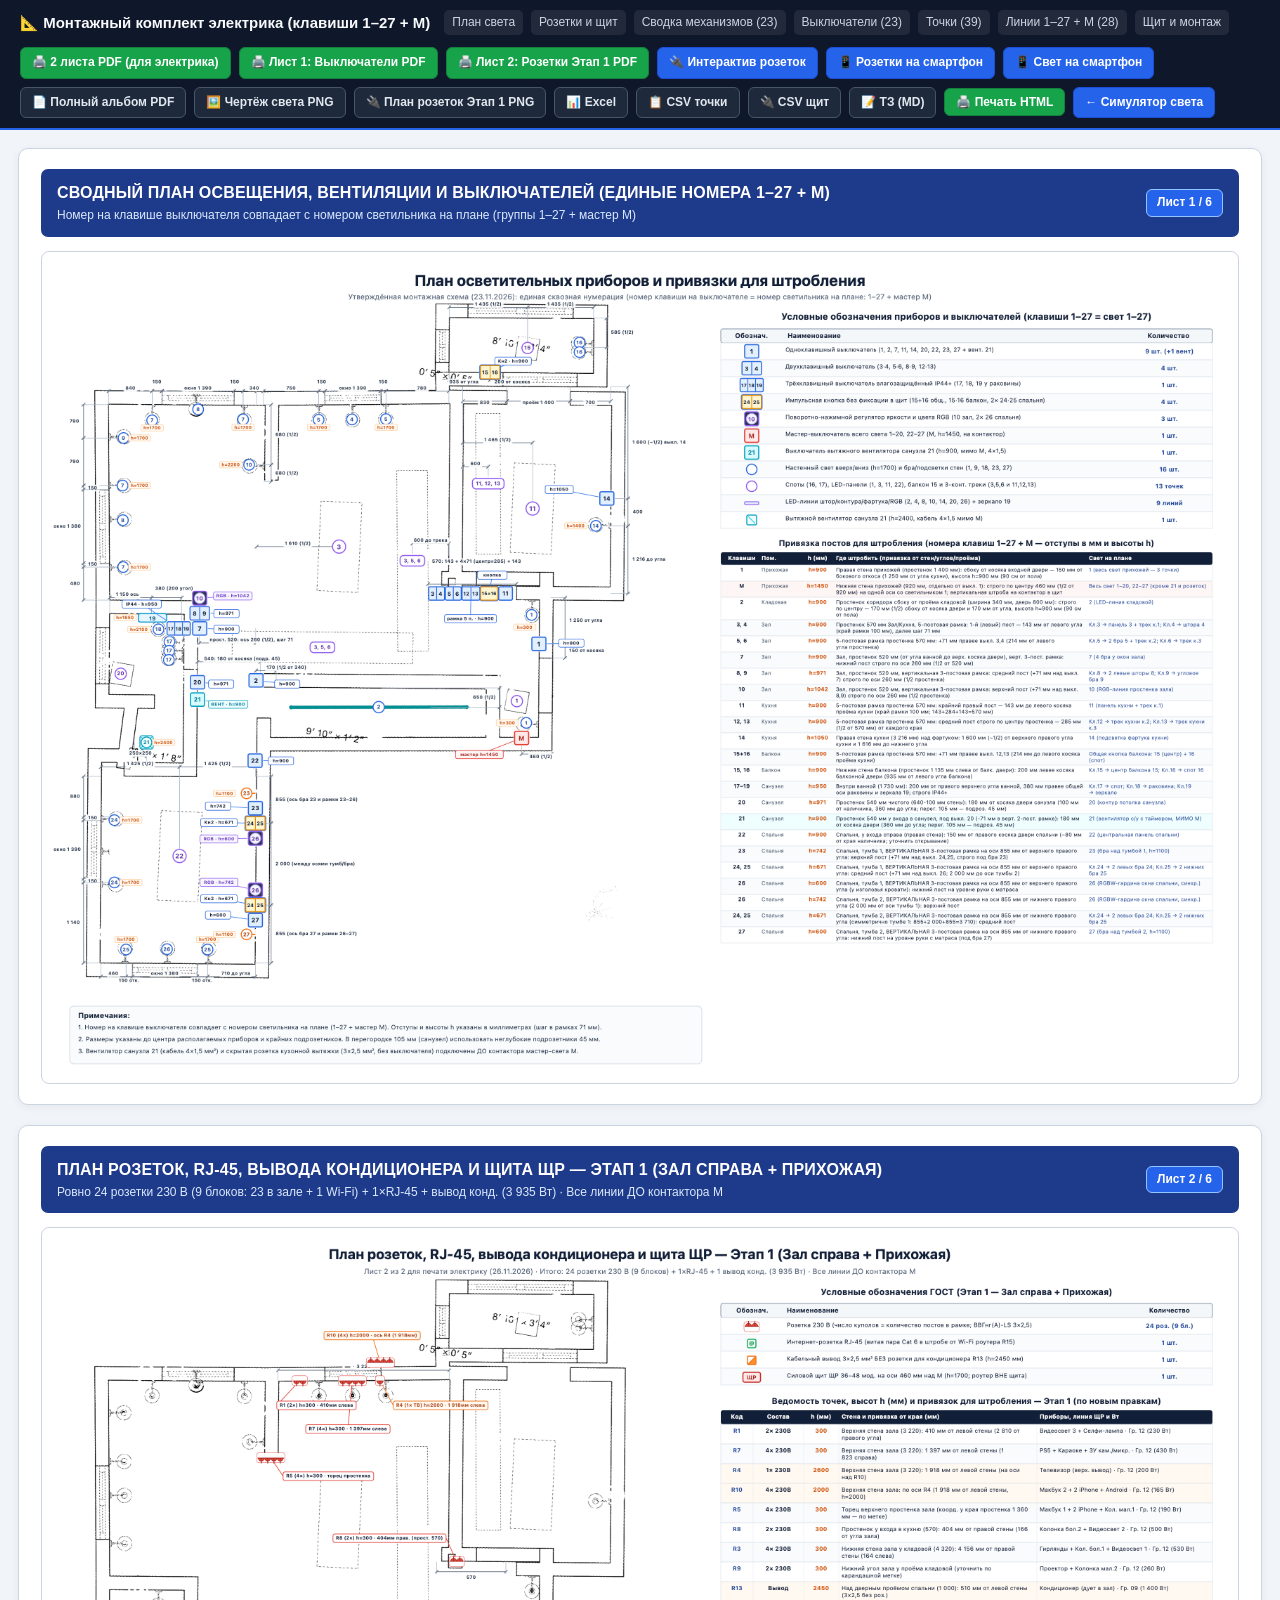
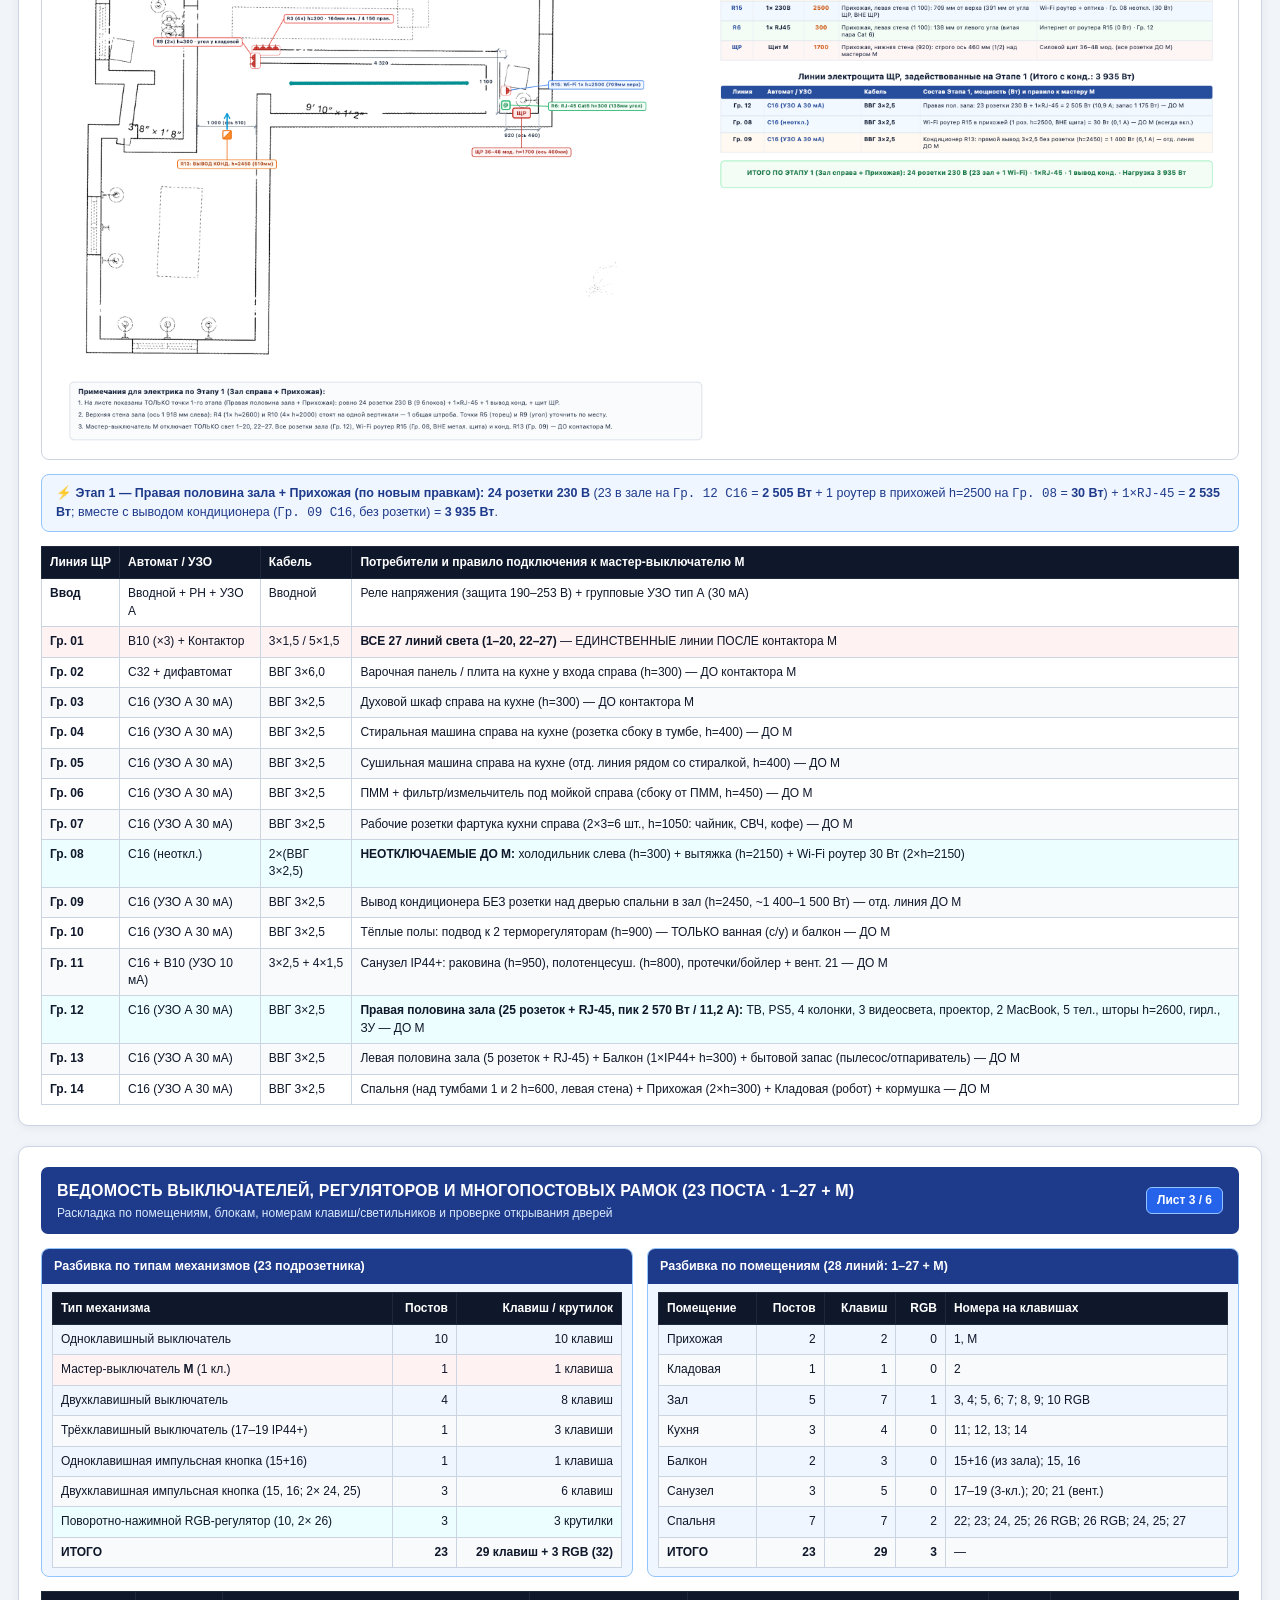
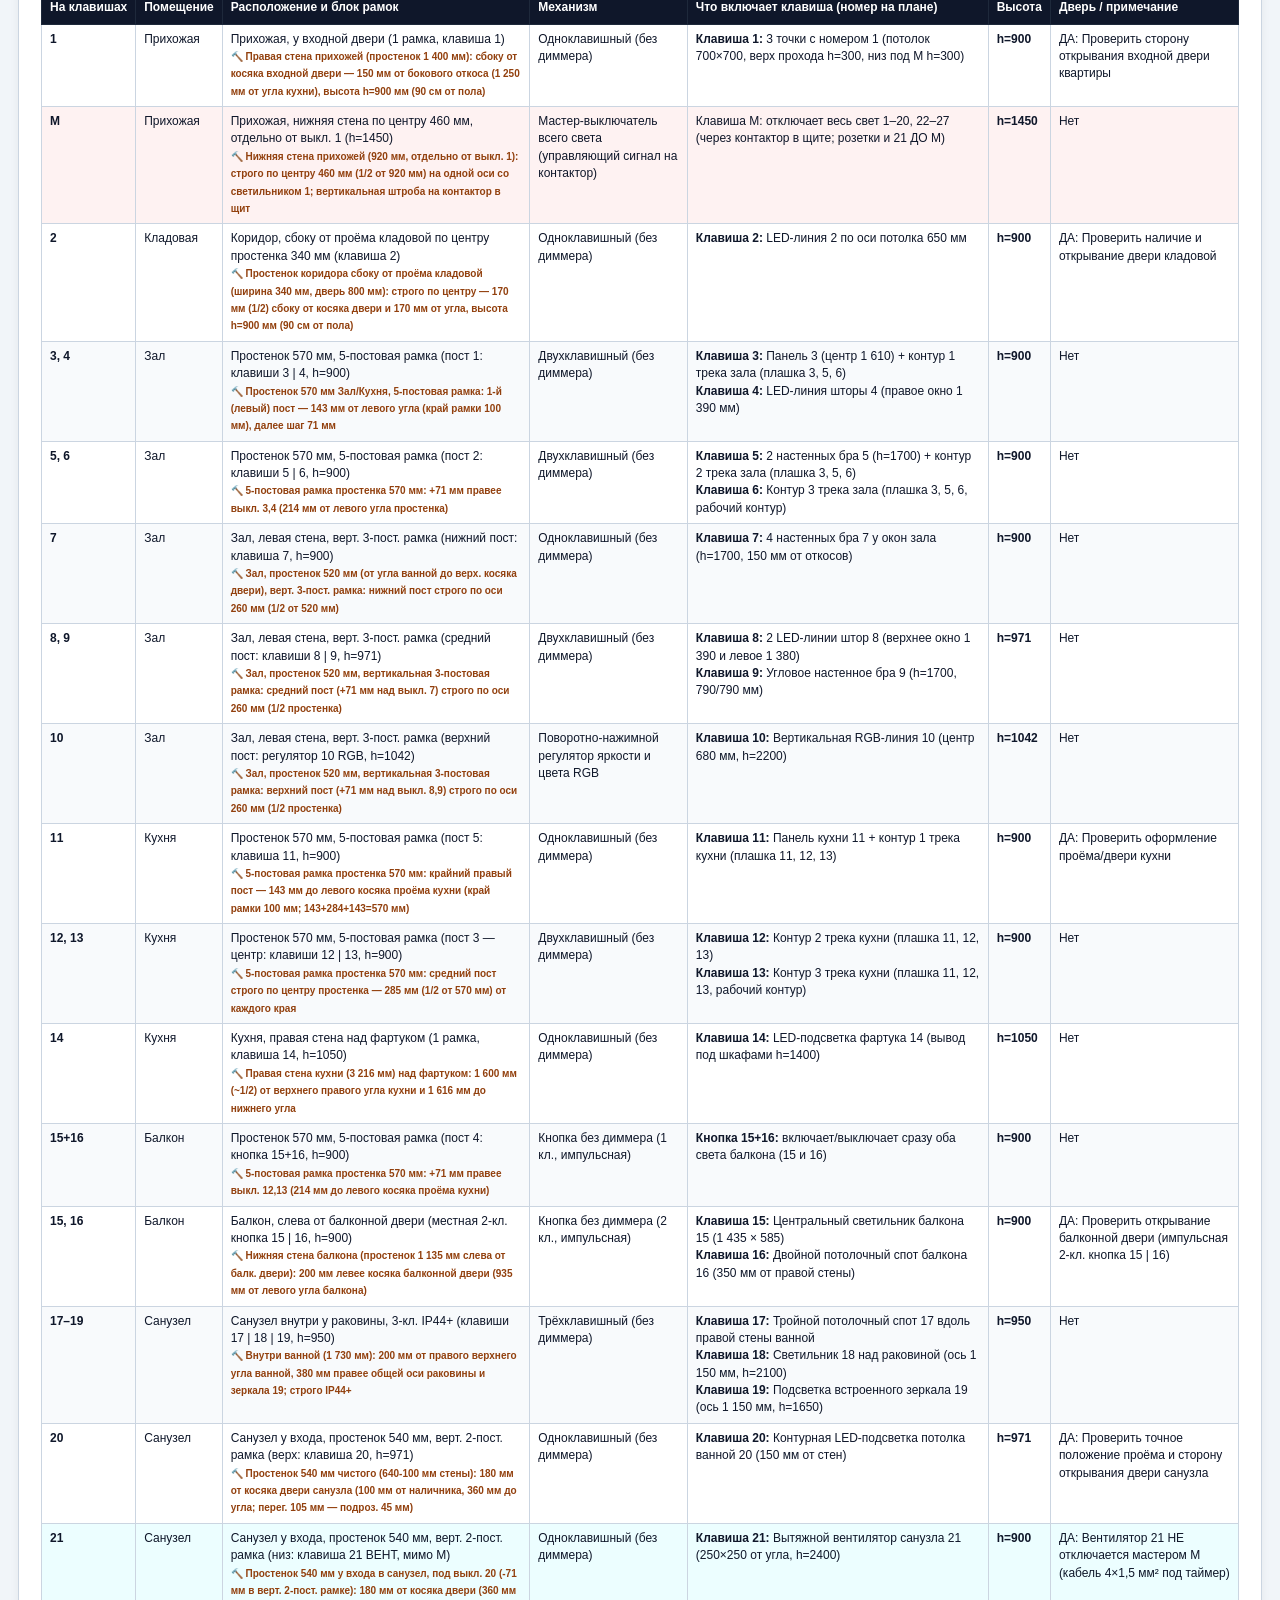
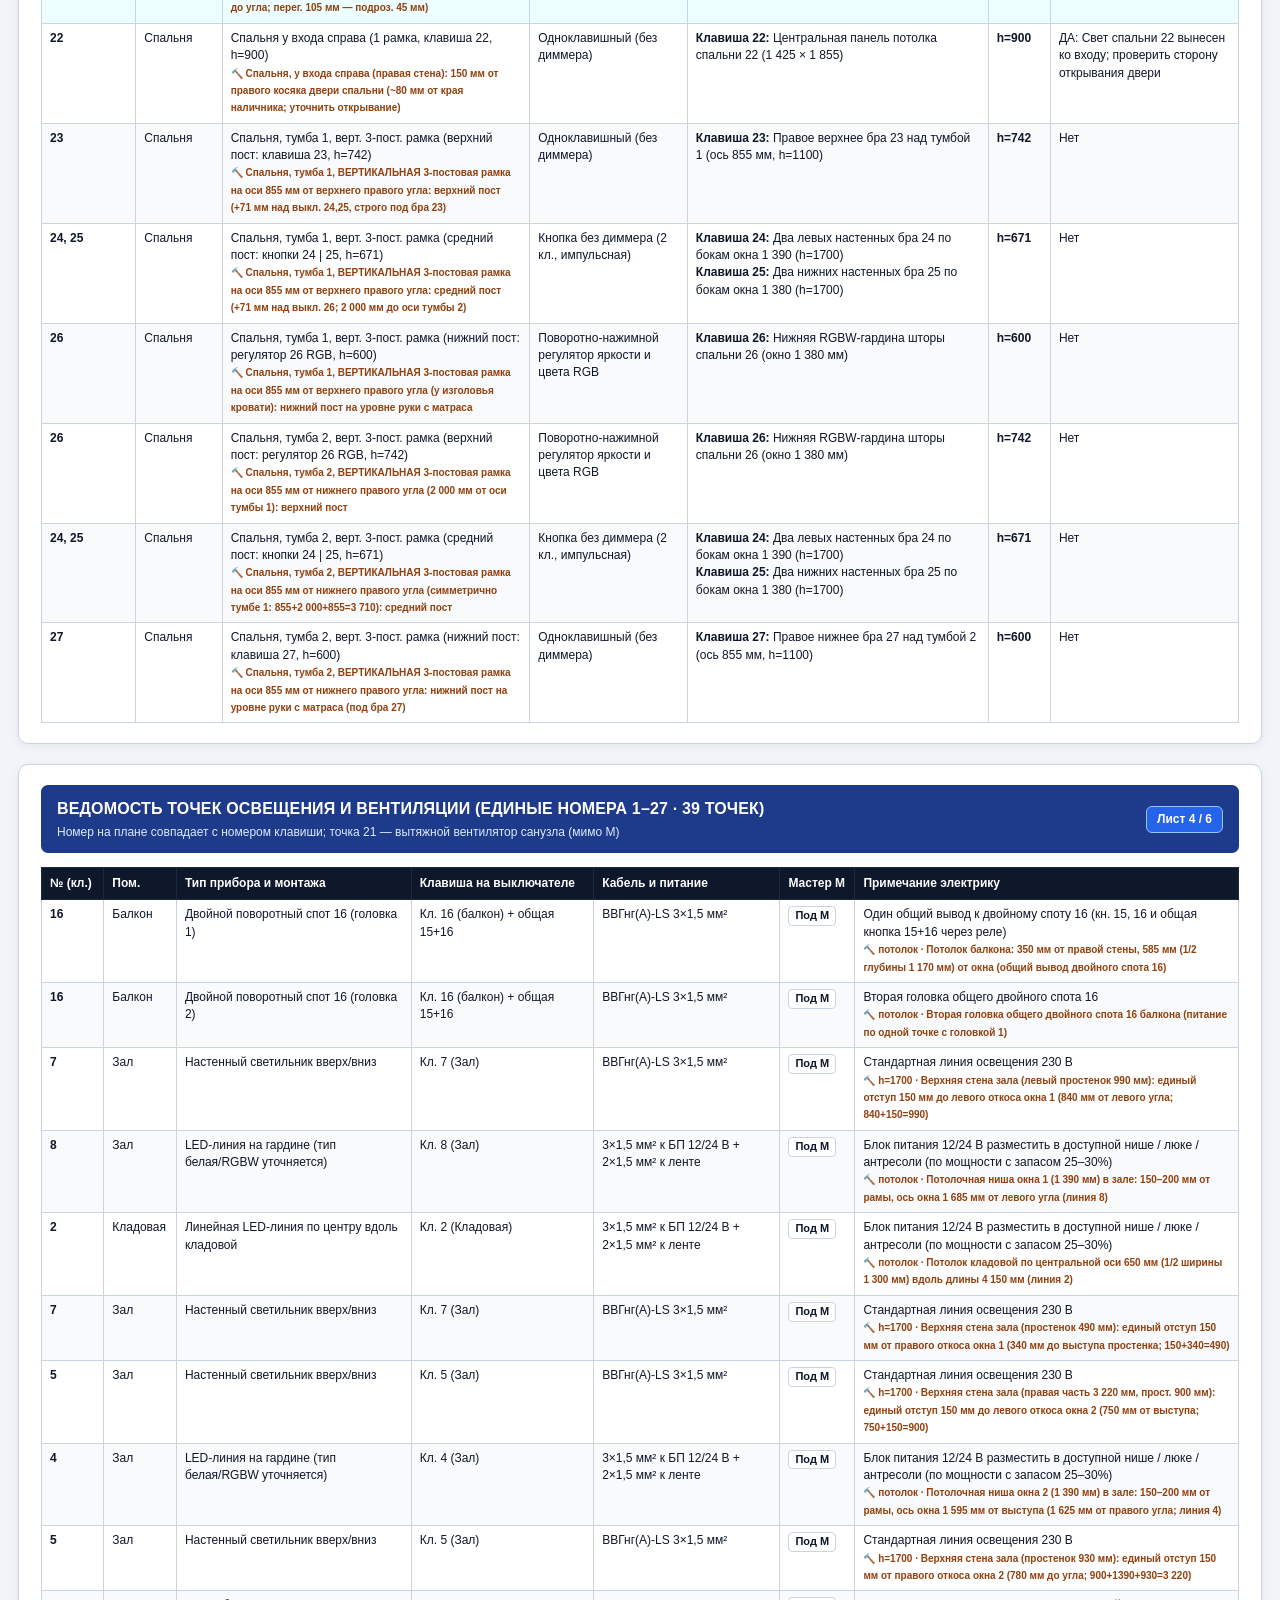
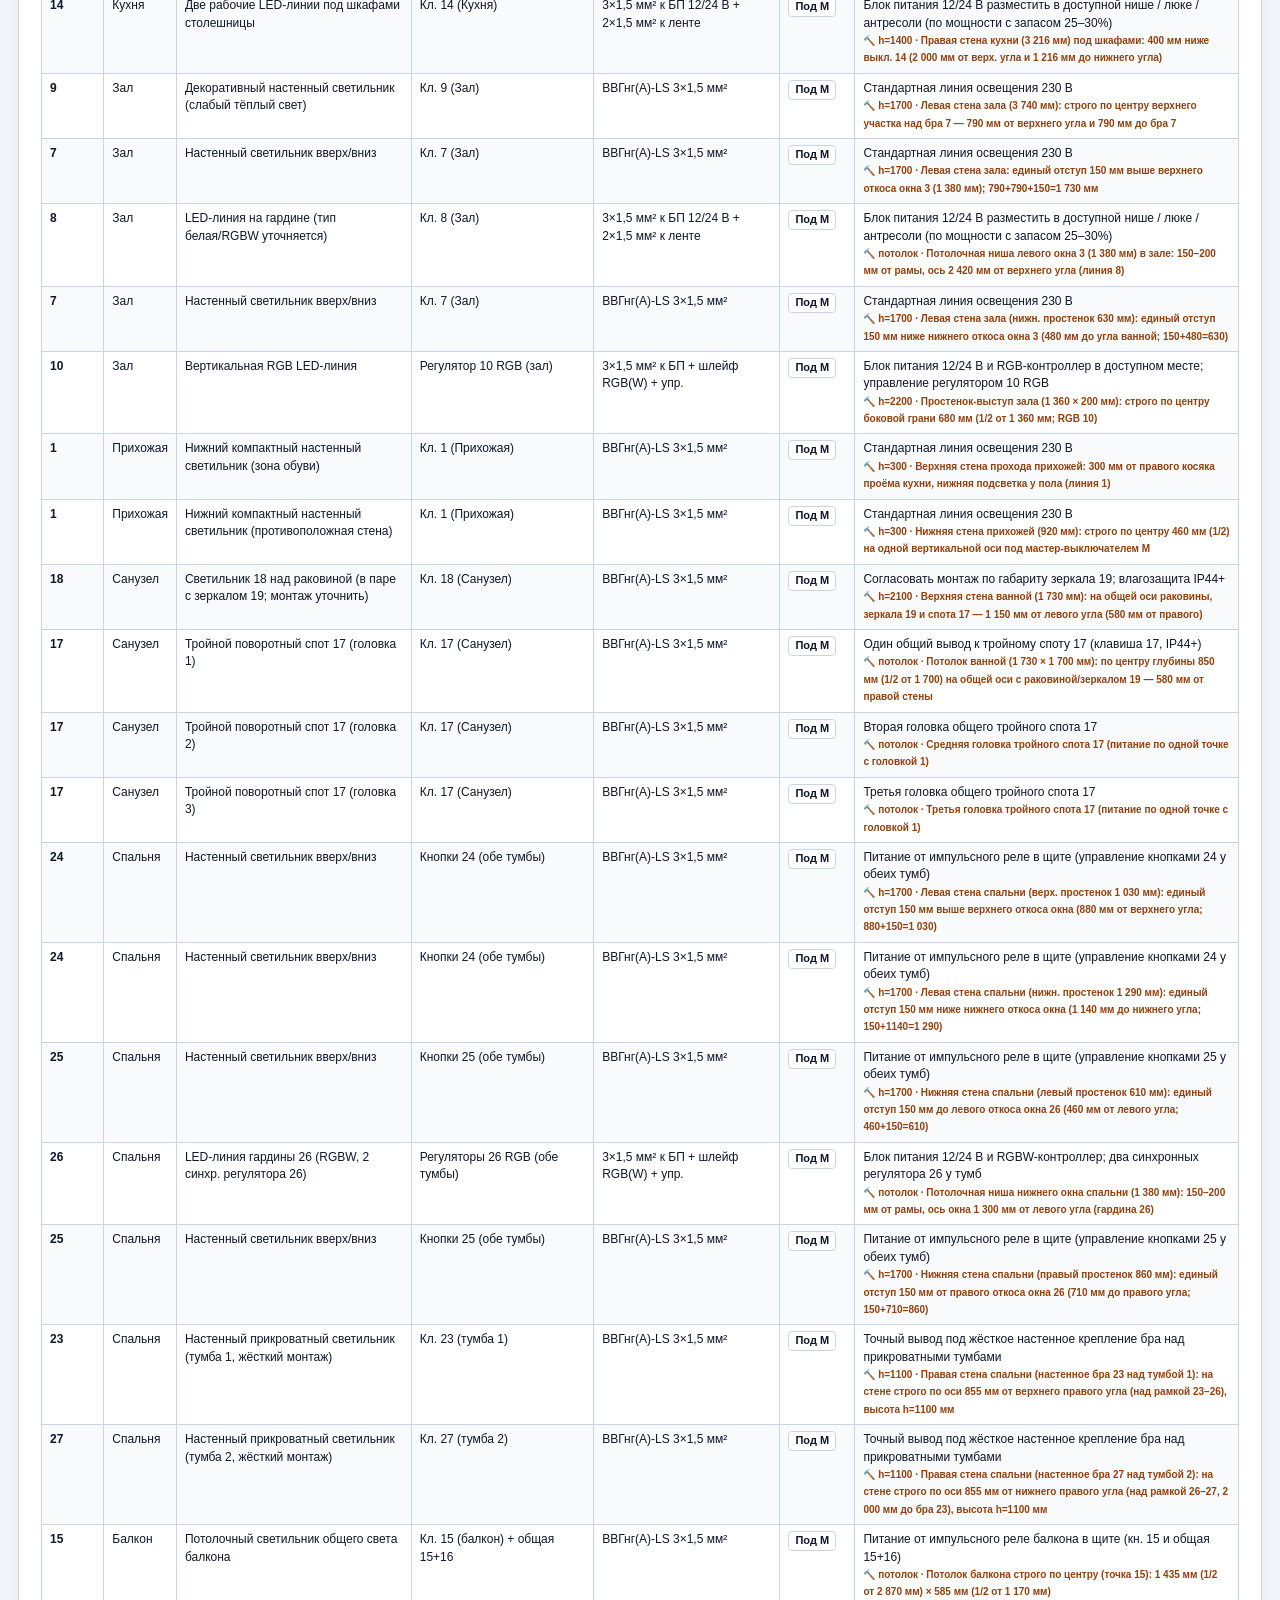
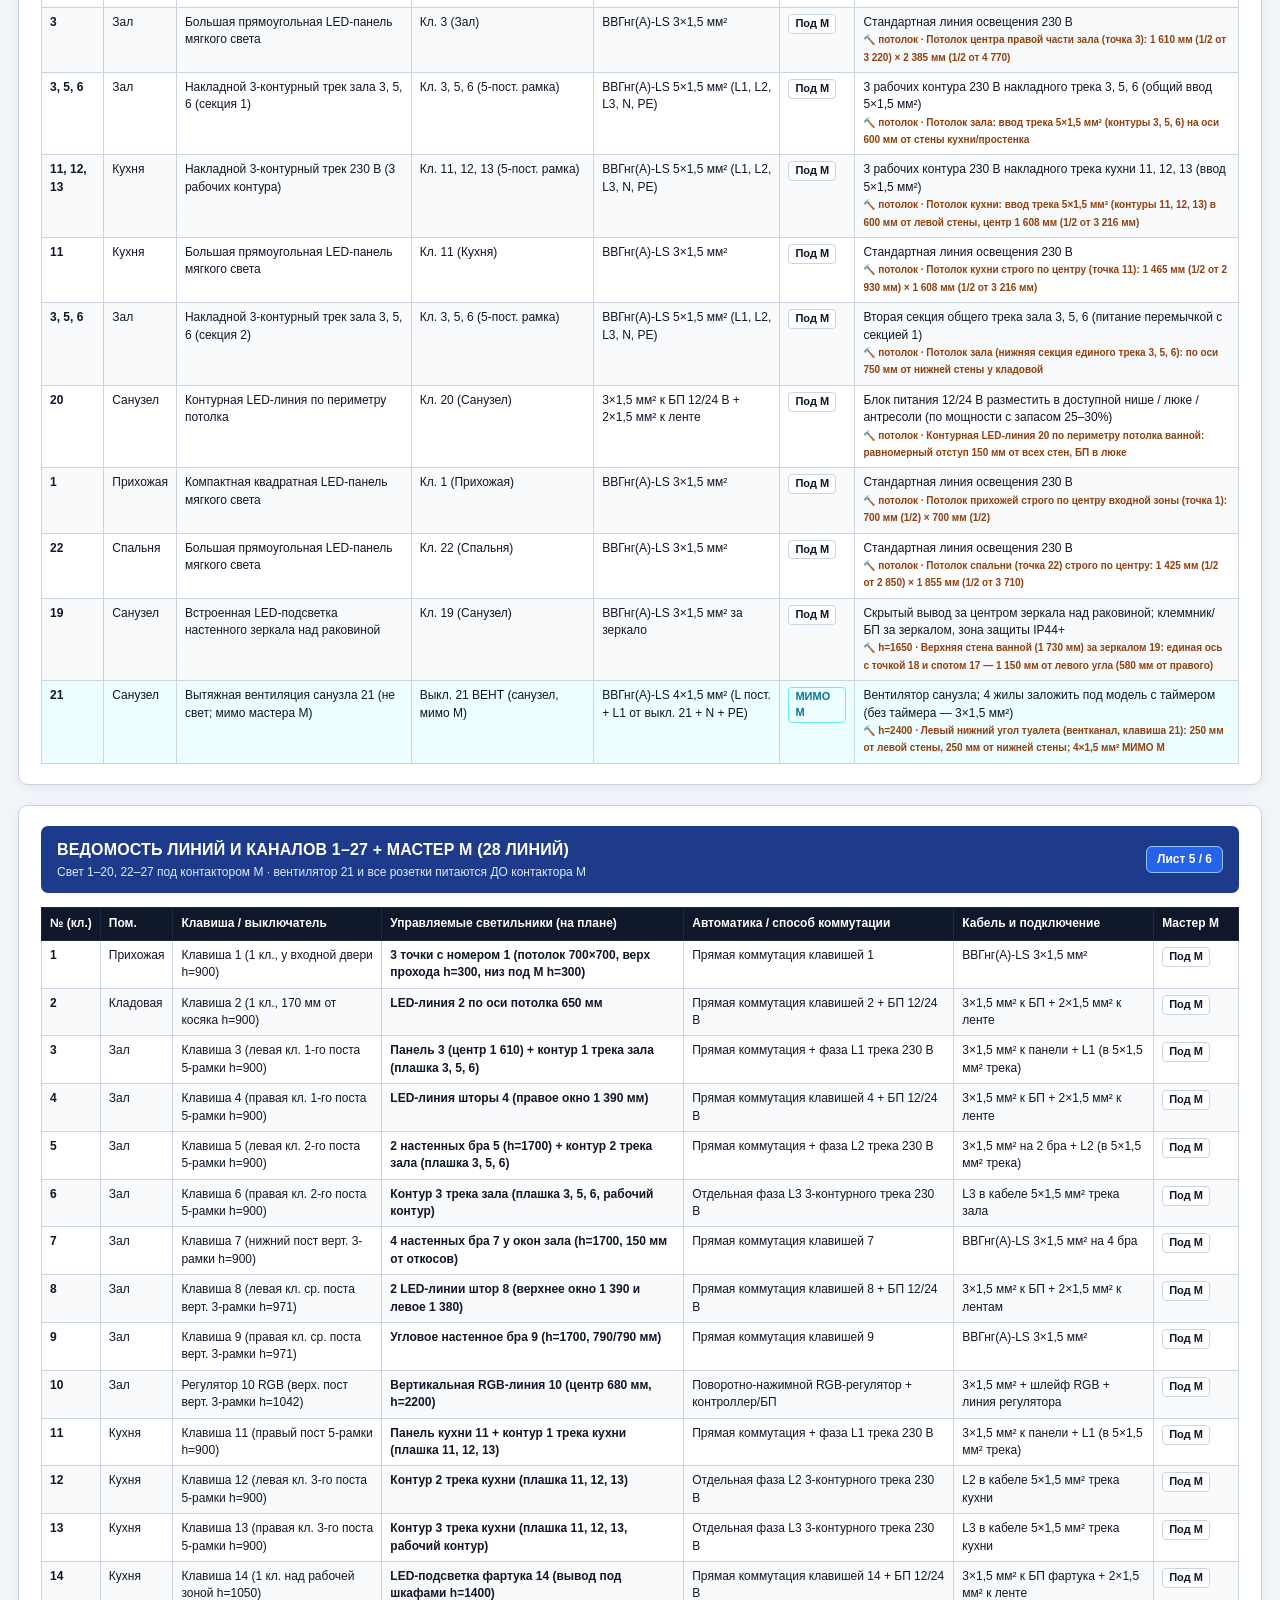
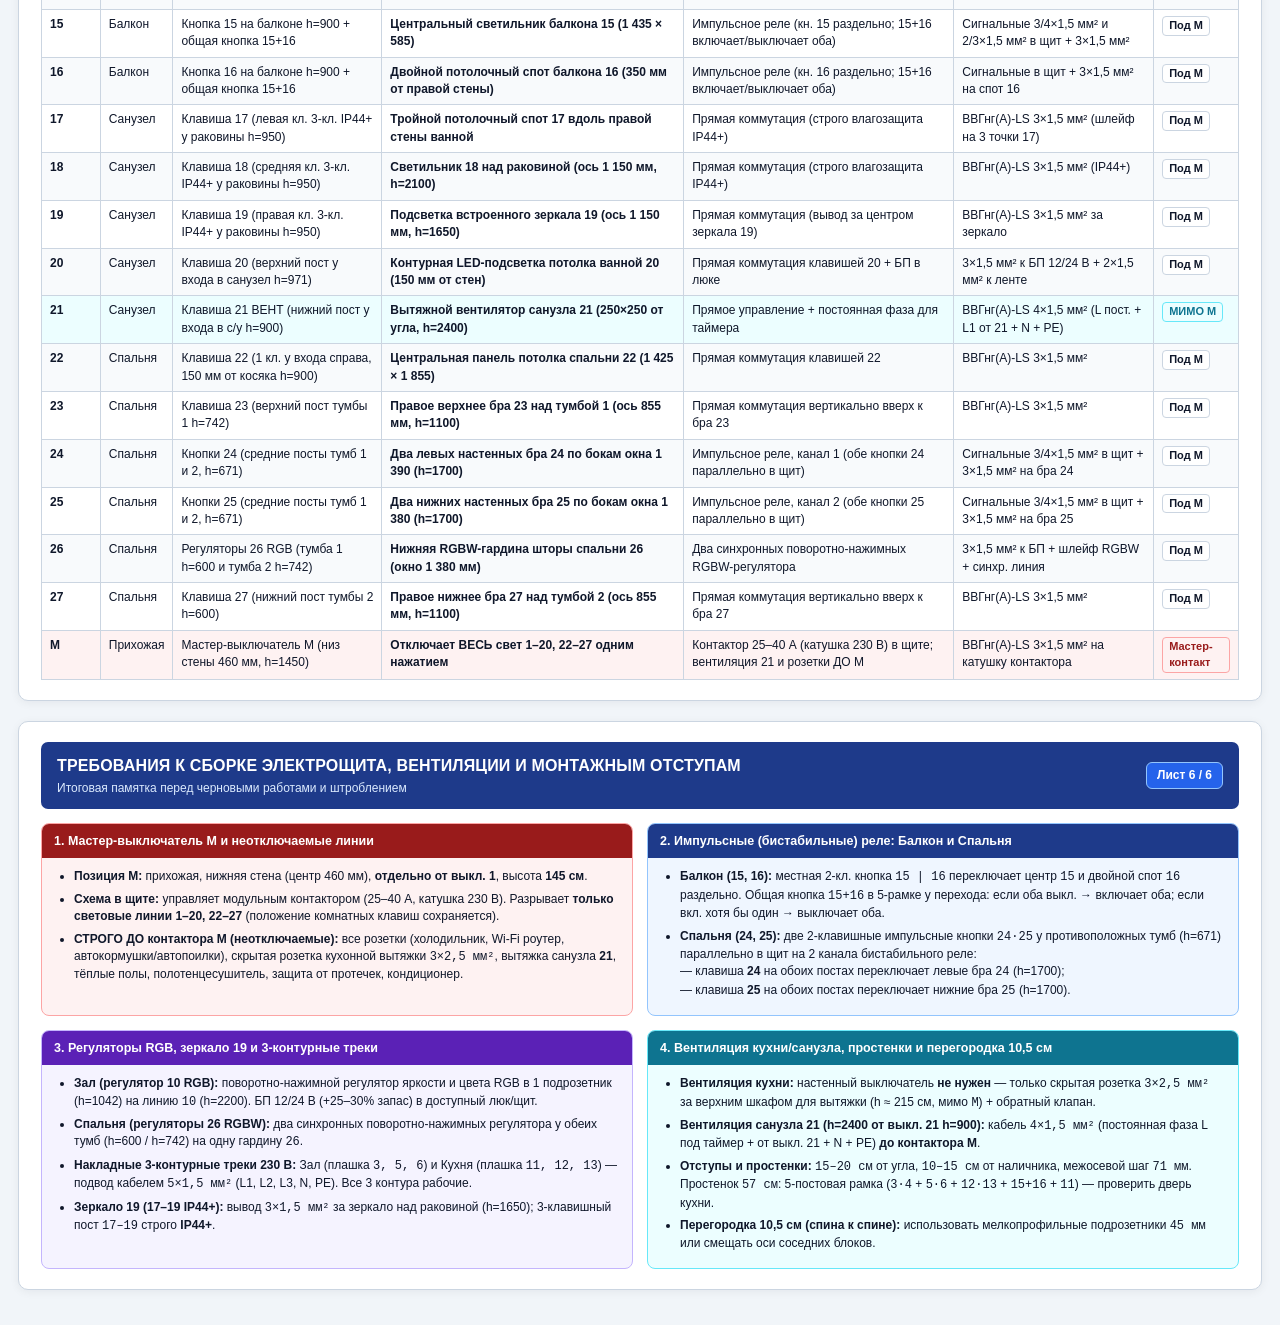
==== commit a759bf9f: "v17: apply approved Stage 1 socket layout and add 2-sheet print PDF" ====
--- a/electrician.html
+++ b/electrician.html
@@ -275,18 +275,21 @@
       </nav>
     </div>
     <div class="toolbar-actions">
-      <a class="btn btn-back" href="sockets.html?v=15">🔌 Интерактив розеток</a>
-      <a class="btn btn-back" href="assets/sockets_smartphone.html?v=15" download="10_Интерактивная_схема_розеток_для_смартфона.html">📱 Розетки на смартфон</a>
-      <a class="btn btn-back" href="assets/electrician_smartphone.html?v=15" download="Интерактивная_схема_для_смартфона.html">📱 Свет на смартфон</a>
-      <a class="btn btn-file" href="assets/electrician_album_final.pdf?v=15" target="_blank">📄 Альбом PDF</a>
-      <a class="btn btn-file" href="assets/electrician_plan_final.png?v=15" target="_blank">🖼️ Чертёж PNG</a>
-      <a class="btn btn-file" href="assets/electrician_sockets_final.png?v=15" target="_blank">🔌 План розеток PNG</a>
-      <a class="btn btn-file" href="assets/electrician_tables_final.xlsx?v=15" download>📊 Excel</a>
-      <a class="btn btn-file" href="assets/electrician_points_final.csv?v=15" download>📋 CSV точки</a>
-      <a class="btn btn-file" href="assets/electrician_sockets_final.csv?v=15" download>🔌 CSV щит</a>
-      <a class="btn btn-file" href="assets/electrician_spec_final.md?v=15" target="_blank">📝 ТЗ (MD)</a>
-      <button type="button" class="btn btn-print" onclick="window.print()">🖨️ Печать / PDF</button>
-      <a class="btn btn-back" href="index.html?v=15">← Симулятор света</a>
+      <a class="btn btn-print" href="assets/electrician_2sheets_print.pdf?v=17" target="_blank">🖨️ 2 листа PDF (для электрика)</a>
+      <a class="btn btn-print" href="assets/print_sheet1_switches.pdf?v=17" target="_blank">🖨️ Лист 1: Выключатели PDF</a>
+      <a class="btn btn-print" href="assets/print_sheet2_sockets_stage1.pdf?v=17" target="_blank">🖨️ Лист 2: Розетки Этап 1 PDF</a>
+      <a class="btn btn-back" href="sockets.html?v=17">🔌 Интерактив розеток</a>
+      <a class="btn btn-back" href="assets/sockets_smartphone.html?v=17" download="10_Интерактивная_схема_розеток_для_смартфона.html">📱 Розетки на смартфон</a>
+      <a class="btn btn-back" href="assets/electrician_smartphone.html?v=17" download="Интерактивная_схема_для_смартфона.html">📱 Свет на смартфон</a>
+      <a class="btn btn-file" href="assets/electrician_album_final.pdf?v=17" target="_blank">📄 Полный альбом PDF</a>
+      <a class="btn btn-file" href="assets/electrician_plan_final.png?v=17" target="_blank">🖼️ Чертёж света PNG</a>
+      <a class="btn btn-file" href="assets/print_sheet2_sockets_stage1.png?v=17" target="_blank">🔌 План розеток Этап 1 PNG</a>
+      <a class="btn btn-file" href="assets/electrician_tables_final.xlsx?v=17" download>📊 Excel</a>
+      <a class="btn btn-file" href="assets/electrician_points_final.csv?v=17" download>📋 CSV точки</a>
+      <a class="btn btn-file" href="assets/electrician_sockets_final.csv?v=17" download>🔌 CSV щит</a>
+      <a class="btn btn-file" href="assets/electrician_spec_final.md?v=17" target="_blank">📝 ТЗ (MD)</a>
+      <button type="button" class="btn btn-print" onclick="window.print()">🖨️ Печать HTML</button>
+      <a class="btn btn-back" href="index.html?v=17">← Симулятор света</a>
     </div>
   </header>
 
@@ -309,16 +312,16 @@
     <section id="sec-sockets" class="sheet">
       <div class="sheet-head">
         <div>
-          <h2>ПЛАН РОЗЕТОК, СИЛОВЫХ ВЫВОДОВ, СЛАБОТОЧКИ И ЭЛЕКТРОЩИТА ЩР</h2>
-          <p>Правая половина зала + Прихожая (29 розеток + RJ-45, пик 2 600 Вт; с выводом кондея 4 000 Вт) · ТП только ванная+балкон · Все розетки ДО М</p>
+          <h2>ПЛАН РОЗЕТОК, RJ-45, ВЫВОДА КОНДИЦИОНЕРА И ЩИТА ЩР — ЭТАП 1 (ЗАЛ СПРАВА + ПРИХОЖАЯ)</h2>
+          <p>Ровно 24 розетки 230 В (9 блоков: 23 в зале + 1 Wi-Fi) + 1×RJ-45 + вывод конд. (3 935 Вт) · Все линии ДО контактора М</p>
         </div>
         <span class="sheet-badge">Лист 2 / 6</span>
       </div>
       <div class="plan-wrap" style="margin-bottom: 14px;">
-        <img src="assets/electrician_sockets_final.png?v=12" alt="Итоговый план розеток, силовых выводов и щита ЩР">
+        <img src="assets/print_sheet2_sockets_stage1.png?v=17" alt="План розеток Этап 1 (Зал справа + Прихожая)">
       </div>
       <div class="sync-banner" style="margin-bottom: 14px;">
-        <span>⚡ <strong>Этап 1 — Правая половина зала + Прихожая (расчёт для электрика):</strong> <strong>29 розеток 230 В</strong> (25 в зале на <code>Гр. 12 C16</code> = <strong>2 570 Вт</strong> + 4 в прихожей с роутером на <code>Гр. 08</code> = <strong>30 Вт</strong>) + <code>1×RJ-45</code> = <strong>2 600 Вт (2,6 кВт)</strong>; вместе с выводом кондиционера (<code>Гр. 09 C16</code>, без розетки) = <strong>4 000 Вт (4,0 кВт)</strong>.</span>
+        <span>⚡ <strong>Этап 1 — Правая половина зала + Прихожая (по новым правкам):</strong> <strong>24 розетки 230 В</strong> (23 в зале на <code>Гр. 12 C16</code> = <strong>2 505 Вт</strong> + 1 роутер в прихожей h=2500 на <code>Гр. 08</code> = <strong>30 Вт</strong>) + <code>1×RJ-45</code> = <strong>2 535 Вт</strong>; вместе с выводом кондиционера (<code>Гр. 09 C16</code>, без розетки) = <strong>3 935 Вт</strong>.</span>
       </div>
       <table>
         <thead>
